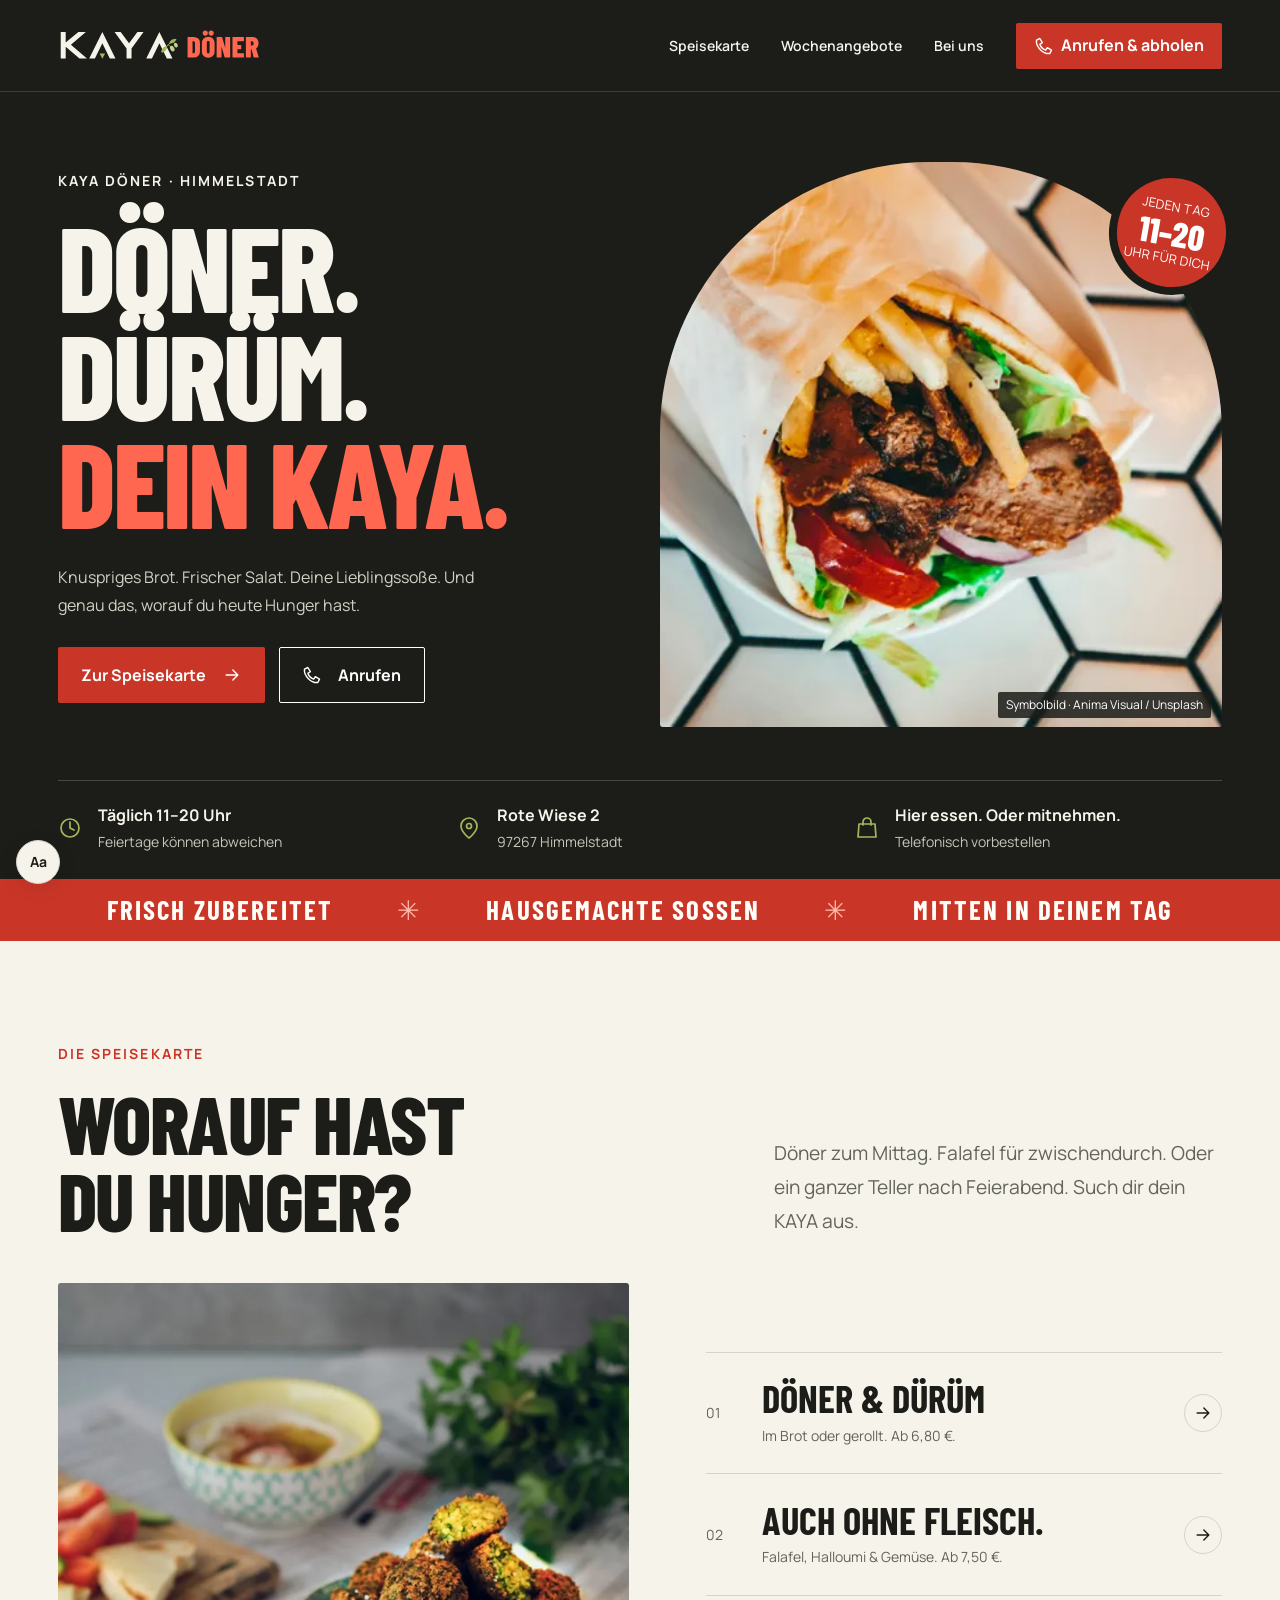
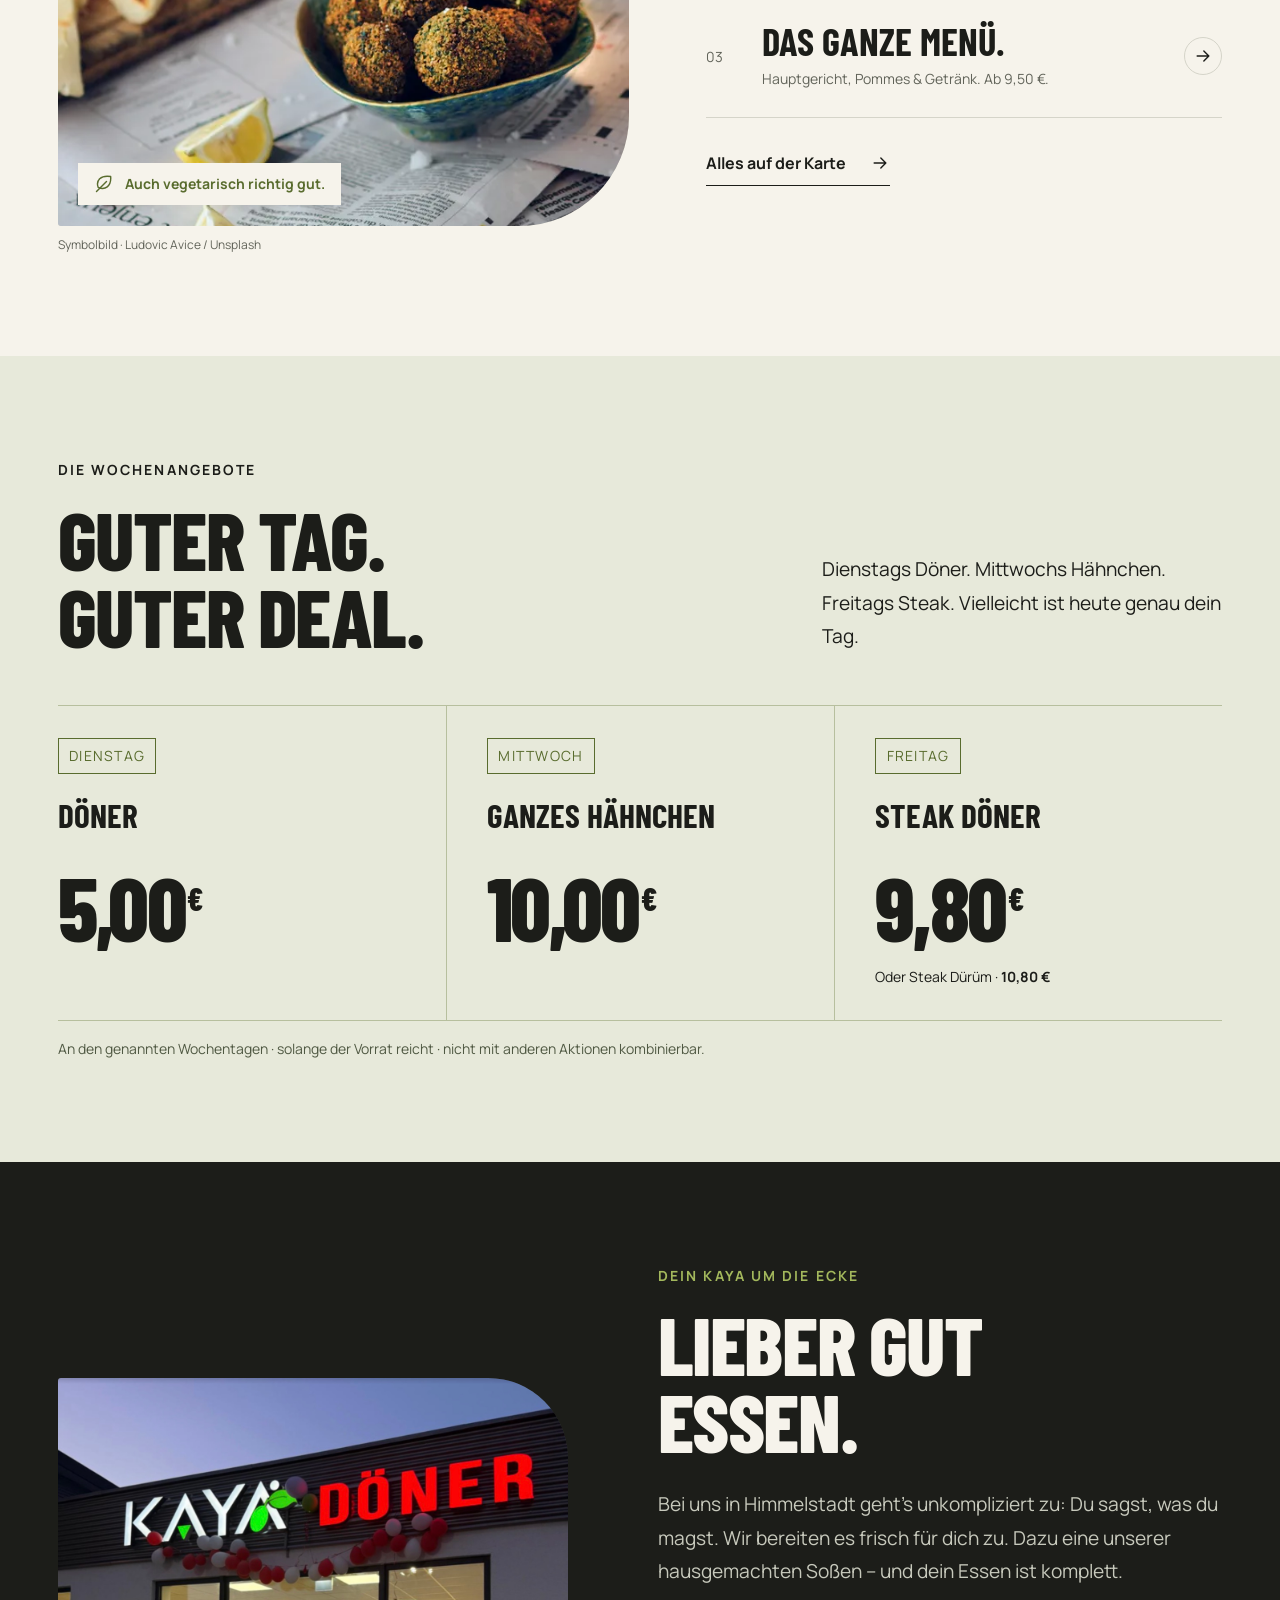
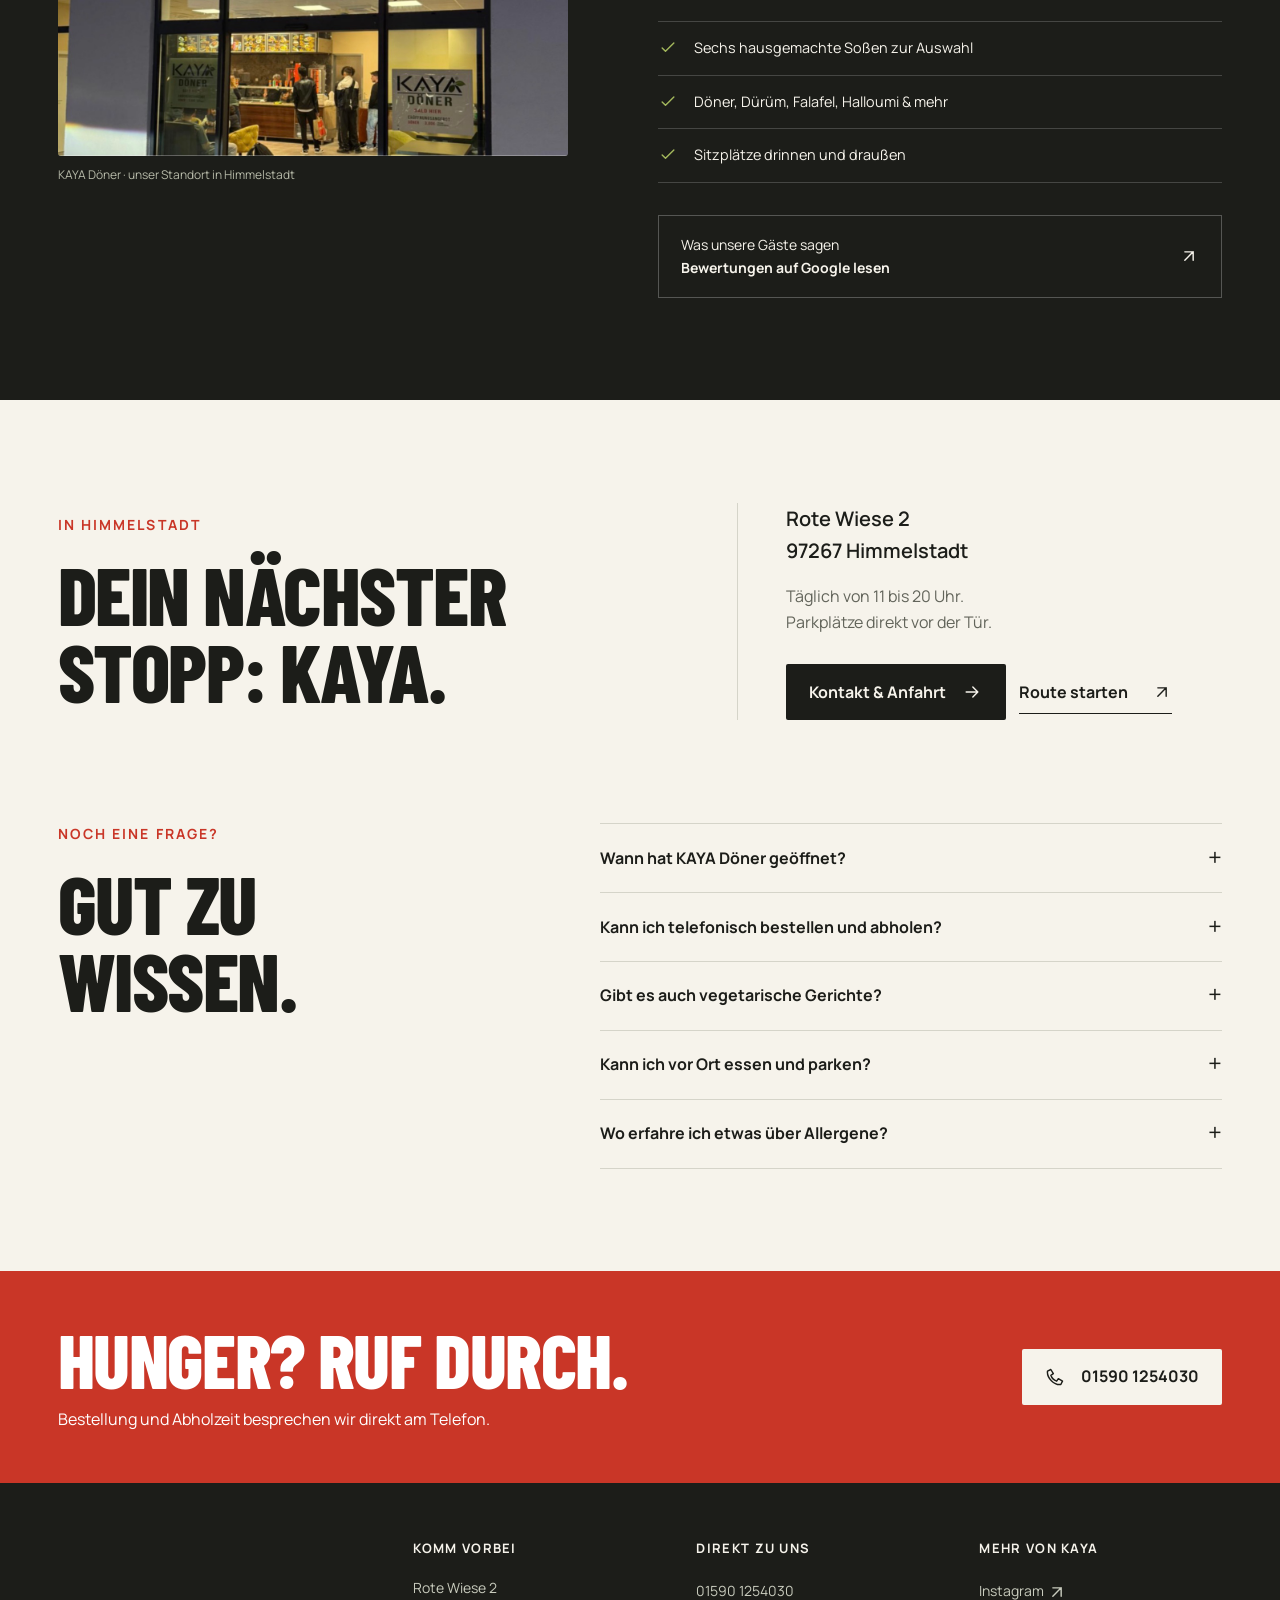
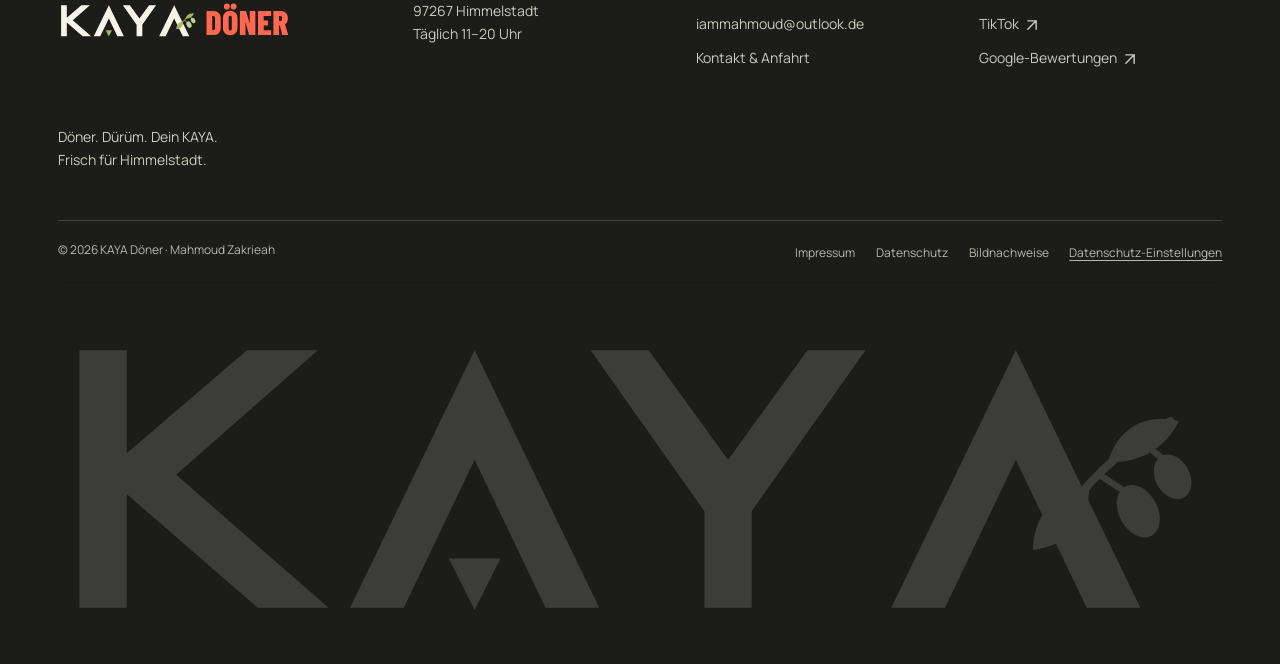
==== index.html @ 72fd32c9 "KAYA Döner Website im Repository-Hauptverzeichnis entpacken Die ZIP wurde vollstaendig entpackt; ind" ====
<!doctype html><html lang="de"><head><meta charset="utf-8"><meta name="viewport" content="width=device-width, initial-scale=1, viewport-fit=cover"><title>KAYA Döner Himmelstadt | Döner, Dürüm &amp; Falafel</title><meta name="description" content="Döner, Dürüm und Falafel in Himmelstadt. Speisekarte, Preise und Wochenangebote. Täglich 11–20 Uhr, Rote Wiese 2. Anrufen und abholen."><meta name="robots" content="noindex, follow"><meta name="theme-color" content="#1c1d19"><meta name="referrer" content="strict-origin-when-cross-origin"><link rel="canonical" href="https://kaya-doener-himmelstadt.de/"><link rel="icon" href="favicon.svg" type="image/svg+xml"><link rel="icon" href="favicon.ico" sizes="any"><link rel="apple-touch-icon" href="apple-touch-icon.png"><link rel="manifest" href="site.webmanifest"><link rel="preload" href="assets/fonts/barlow-condensed-800.woff" as="font" type="font/woff" crossorigin><link rel="stylesheet" href="assets/site.css"><script src="assets/site.js" defer></script><meta property="og:type" content="website"><meta property="og:locale" content="de_DE"><meta property="og:site_name" content="KAYA Döner Himmelstadt"><meta property="og:title" content="KAYA Döner Himmelstadt | Döner, Dürüm &amp; Falafel"><meta property="og:description" content="Döner, Dürüm und Falafel in Himmelstadt. Speisekarte, Preise und Wochenangebote. Täglich 11–20 Uhr, Rote Wiese 2. Anrufen und abholen."><meta property="og:url" content="https://kaya-doener-himmelstadt.de/"><meta property="og:image" content="https://kaya-doener-himmelstadt.de/og-kaya-doener.jpg"><meta property="og:image:width" content="1200"><meta property="og:image:height" content="630"><meta property="og:image:alt" content="KAYA Döner – frischer Döner in Himmelstadt"><meta name="twitter:card" content="summary_large_image"><meta name="twitter:title" content="KAYA Döner Himmelstadt | Döner, Dürüm &amp; Falafel"><meta name="twitter:description" content="Döner, Dürüm und Falafel in Himmelstadt. Speisekarte, Preise und Wochenangebote. Täglich 11–20 Uhr, Rote Wiese 2. Anrufen und abholen."><meta name="twitter:image" content="https://kaya-doener-himmelstadt.de/og-kaya-doener.jpg"><script type="application/ld+json">{"@context":"https://schema.org","@graph":[{"@type":"WebSite","@id":"https://kaya-doener-himmelstadt.de/#website","name":"KAYA Döner Himmelstadt","url":"https://kaya-doener-himmelstadt.de/","inLanguage":"de-DE"},{"@type":"Restaurant","@id":"https://kaya-doener-himmelstadt.de/#restaurant","name":"KAYA Döner","alternateName":"KAYA Döner Himmelstadt","url":"https://kaya-doener-himmelstadt.de/","telephone":"+4915901254030","email":"iammahmoud@outlook.de","priceRange":"€","currenciesAccepted":"EUR","servesCuisine":["Türkisch","Döner","Vegetarisch"],"address":{"@type":"PostalAddress","streetAddress":"Rote Wiese 2","postalCode":"97267","addressLocality":"Himmelstadt","addressRegion":"Bayern","addressCountry":"DE"},"openingHoursSpecification":[{"@type":"OpeningHoursSpecification","dayOfWeek":["Monday","Tuesday","Wednesday","Thursday","Friday","Saturday","Sunday"],"opens":"11:00","closes":"20:00"}],"hasMenu":"https://kaya-doener-himmelstadt.de/speisekarte.html","hasMap":"https://www.google.com/maps/search/?api=1&query=Rote+Wiese+2%2C+97267+Himmelstadt","logo":"https://kaya-doener-himmelstadt.de/assets/brand/kaya-horizontal-dark.svg","sameAs":["https://www.instagram.com/kayadoner_himmelstadt_/","https://www.tiktok.com/@kayadnerhimmelsta"],"description":"Döner, Dürüm, Falafel, Halloumi und hausgemachte Soßen in Himmelstadt. Vor Ort essen oder abholen."},{"@type":"WebPage","@id":"https://kaya-doener-himmelstadt.de/index.html#page","url":"https://kaya-doener-himmelstadt.de/","name":"KAYA Döner Himmelstadt | Döner, Dürüm & Falafel","inLanguage":"de-DE","isPartOf":{"@id":"https://kaya-doener-himmelstadt.de/#website"},"about":{"@id":"https://kaya-doener-himmelstadt.de/#restaurant"}},{"@type":"FAQPage","mainEntity":[{"@type":"Question","name":"Wann hat KAYA Döner geöffnet?","acceptedAnswer":{"@type":"Answer","text":"Wir haben regulär jeden Tag von 11:00 bis 20:00 Uhr geöffnet. An Feiertagen können die Zeiten abweichen. Ruf im Zweifel kurz unter 01590 1254030 an."}},{"@type":"Question","name":"Kann ich telefonisch bestellen und abholen?","acceptedAnswer":{"@type":"Answer","text":"Ja. Ruf uns unter 01590 1254030 an und besprich dein Wunschgericht sowie die Abholzeit mit uns. Du findest uns in der Rote Wiese 2 in Himmelstadt."}},{"@type":"Question","name":"Gibt es auch vegetarische Gerichte?","acceptedAnswer":{"@type":"Answer","text":"Ja. Auf unserer Karte stehen Falafel, Halloumi und Gemüse im Brot oder im Dürüm sowie ein Falafelteller. Wenn du Fragen zu Zutaten oder Soßen hast, sprich uns vor der Bestellung an."}},{"@type":"Question","name":"Kann ich vor Ort essen und parken?","acceptedAnswer":{"@type":"Answer","text":"Du kannst drinnen oder draußen sitzen und dein Essen auch mitnehmen. Kostenlose Parkplätze gibt es direkt vor der Tür. Der Zugang ist ebenerdig."}},{"@type":"Question","name":"Wo erfahre ich etwas über Allergene?","acceptedAnswer":{"@type":"Answer","text":"Bitte frage vor deiner Bestellung telefonisch oder vor Ort nach den Allergenen und Zusatzstoffen deines gewünschten Gerichts. Rezepturen und Soßen können sich unterscheiden."}}]}]}</script><noscript><style>.js-only{display:none!important}@media(max-width:650px){.site-header{height:auto;position:relative}.nav-row{padding-block:1rem;flex-wrap:wrap}.nav{display:flex;flex-wrap:wrap;gap:1rem}.nav .button{display:none}.nav a{font-size:.8125rem}}</style></noscript></head><body><a class="skip" href="#main">Zum Inhalt springen</a>
 <header class="site-header"><div class="wrap nav-row">
 <a class="brand" href="index.html" aria-label="KAYA Döner – Startseite"><img src="assets/brand/kaya-horizontal-light.svg" width="906" height="158" alt="KAYA Döner"></a>
 <nav class="nav" aria-label="Hauptnavigation"><a href="speisekarte.html">Speisekarte</a><a href="index.html#angebote">Wochenangebote</a><a href="kontakt.html">Bei uns</a><a href="tel:+4915901254030" aria-label="Anrufen &amp; abholen · KAYA Döner · 01590 1254030" class="button compact"><svg class="icon" viewBox="0 0 24 24" aria-hidden="true" focusable="false"><path d="m7 3-4 2c-1 8 8 17 16 16l2-4-5-3-2 3c-3-1-6-4-7-7l3-2Z"/></svg><span class="nav-call-label">Anrufen & abholen</span></a></nav>
 <button class="nav-toggle js-only" id="nav-toggle" aria-label="Menü öffnen" aria-expanded="false" aria-controls="mobile-nav"><svg class="icon" viewBox="0 0 24 24" aria-hidden="true" focusable="false"><path d="M4 7h16M4 12h16M4 17h16"/></svg></button>
 </div></header>
 <nav class="mobile-nav" id="mobile-nav" aria-label="Mobile Navigation" hidden>
 <a href="index.html">Startseite</a><a href="speisekarte.html">Speisekarte</a><a href="index.html#angebote">Wochenangebote</a><a href="kontakt.html">Bei uns</a><a href="tel:+4915901254030" aria-label="Anrufen &amp; abholen · KAYA Döner · 01590 1254030" class="button"><svg class="icon" viewBox="0 0 24 24" aria-hidden="true" focusable="false"><path d="m7 3-4 2c-1 8 8 17 16 16l2-4-5-3-2 3c-3-1-6-4-7-7l3-2Z"/></svg>01590 1254030</a><p class="small">Rote Wiese 2 · 97267 Himmelstadt<br>Täglich 11–20 Uhr</p>
 </nav><main id="main" tabindex="-1"><section class="hero" id="start"><div class="wrap"><div class="hero-grid"><div class="hero-copy"><span class="eyebrow">KAYA Döner · Himmelstadt</span><h1>Döner.<br>Dürüm.<br><em>Dein KAYA.</em></h1><p class="lead">Knuspriges Brot. Frischer Salat. Deine Lieblingssoße. Und genau das, worauf du heute Hunger hast.</p><div class="actions"><a href="speisekarte.html" class="button">Zur Speisekarte <svg class="icon" viewBox="0 0 24 24" aria-hidden="true" focusable="false"><path d="M5 12h14M13 6l6 6-6 6"/></svg></a><a href="tel:+4915901254030" aria-label="Anrufen &amp; abholen · KAYA Döner · 01590 1254030" class="button outline"><svg class="icon" viewBox="0 0 24 24" aria-hidden="true" focusable="false"><path d="m7 3-4 2c-1 8 8 17 16 16l2-4-5-3-2 3c-3-1-6-4-7-7l3-2Z"/></svg>Anrufen</a></div></div>
 <figure class="hero-photo"><div class="photo-mask"><img src="assets/images/food-hero-1200.webp" srcset="assets/images/food-hero-640.webp 640w, assets/images/food-hero-1200.webp 1200w" sizes="(max-width: 650px) 100vw, 50vw" alt="Kebab mit Fleisch, Salat und Pommes – Symbolbild" width="1200" height="800" decoding="async" fetchpriority="high"></div><div class="round-note" aria-hidden="true">JEDEN TAG<strong>11–20</strong>UHR FÜR DICH</div><figcaption class="image-caption">Symbolbild · Anima Visual / Unsplash</figcaption></figure></div>
 <div class="hero-facts"><div><svg class="icon" viewBox="0 0 24 24" aria-hidden="true" focusable="false"><circle cx="12" cy="12" r="9"/><path d="M12 6v6l4 2"/></svg><div><strong>Täglich 11–20 Uhr</strong><span>Feiertage können abweichen</span></div></div><div><svg class="icon" viewBox="0 0 24 24" aria-hidden="true" focusable="false"><path d="M20 10c0 6-8 12-8 12S4 16 4 10a8 8 0 1 1 16 0Z"/><circle cx="12" cy="10" r="2.5"/></svg><div><a href="kontakt.html"><strong>Rote Wiese 2</strong><span>97267 Himmelstadt</span></a></div></div><div><svg class="icon" viewBox="0 0 24 24" aria-hidden="true" focusable="false"><path d="M4 8h16l1 13H3L4 8Z"/><path d="M8 9V6a4 4 0 0 1 8 0v3"/></svg><div><strong>Hier essen. Oder mitnehmen.</strong><span>Telefonisch vorbestellen</span></div></div></div></div></section>
 <div class="ribbon" aria-hidden="true"><span>Frisch zubereitet</span><b>✳</b><span>Hausgemachte Soßen</span><b>✳</b><span>Mitten in deinem Tag</span></div>
 <section class="section" id="speisekarte"><div class="wrap"><div class="section-heading"><div><span class="eyebrow red">Die Speisekarte</span><h2>Worauf hast<br>du Hunger?</h2></div><p class="lead muted">Döner zum Mittag. Falafel für zwischendurch. Oder ein ganzer Teller nach Feierabend. Such dir dein KAYA aus.</p></div><div class="menu-preview"><figure><div class="food-frame"><img src="assets/images/food-falafel-1200.webp" srcset="assets/images/food-falafel-640.webp 640w, assets/images/food-falafel-1200.webp 1200w" sizes="(max-width: 650px) 100vw, 50vw" alt="Falafel mit Kräutern, Zitrone und Hummus – Symbolbild" width="1200" height="1839" decoding="async" loading="lazy"><span class="food-label"><svg class="icon" viewBox="0 0 24 24" aria-hidden="true" focusable="false"><path d="M20 3C8 1 2 8 5 16c8 4 16-1 15-13Z"/><path d="m3 21 12-12"/></svg>Auch vegetarisch richtig gut.</span></div><figcaption class="image-caption">Symbolbild · Ludovic Avice / Unsplash</figcaption></figure><div><div class="menu-links"><a href="speisekarte.html#doener" class="menu-link"><span class="number">01</span><div><h3>Döner & Dürüm</h3><p>Im Brot oder gerollt. Ab 6,80 €.</p></div><span><svg class="icon" viewBox="0 0 24 24" aria-hidden="true" focusable="false"><path d="M5 12h14M13 6l6 6-6 6"/></svg></span></a><a href="speisekarte.html#vegetarisch" class="menu-link"><span class="number">02</span><div><h3>Auch ohne Fleisch.</h3><p>Falafel, Halloumi & Gemüse. Ab 7,50 €.</p></div><span><svg class="icon" viewBox="0 0 24 24" aria-hidden="true" focusable="false"><path d="M5 12h14M13 6l6 6-6 6"/></svg></span></a><a href="speisekarte.html#menues" class="menu-link"><span class="number">03</span><div><h3>Das ganze Menü.</h3><p>Hauptgericht, Pommes & Getränk. Ab 9,50 €.</p></div><span><svg class="icon" viewBox="0 0 24 24" aria-hidden="true" focusable="false"><path d="M5 12h14M13 6l6 6-6 6"/></svg></span></a></div><div class="menu-bottom"><a href="speisekarte.html" class="text-link">Alles auf der Karte <svg class="icon" viewBox="0 0 24 24" aria-hidden="true" focusable="false"><path d="M5 12h14M13 6l6 6-6 6"/></svg></a></div></div></div></div></section>
 <section class="section offers" id="angebote"><div class="wrap"><div class="offers-head"><div><span class="eyebrow">Die Wochenangebote</span><h2>Guter Tag.<br>Guter Deal.</h2></div><p class="lead">Dienstags Döner. Mittwochs Hähnchen. Freitags Steak. Vielleicht ist heute genau dein Tag.</p></div><div class="offer-grid"><article class="offer" data-weekday="Tuesday"><span class="offer-day">Dienstag</span><h3>Döner</h3><p class="offer-price">5,00<small>€</small></p></article><article class="offer" data-weekday="Wednesday"><span class="offer-day">Mittwoch</span><h3>Ganzes Hähnchen</h3><p class="offer-price">10,00<small>€</small></p></article><article class="offer" data-weekday="Friday"><span class="offer-day">Freitag</span><h3>Steak Döner</h3><p class="offer-price">9,80<small>€</small></p><p class="offer-extra">Oder Steak Dürüm · <strong>10,80 €</strong></p></article></div><p class="fine">An den genannten Wochentagen · solange der Vorrat reicht · nicht mit anderen Aktionen kombinierbar.</p></div></section>
 <section class="section story" id="ueber-uns"><div class="wrap story-grid"><figure><div class="story-photo store-photo"><img src="assets/images/kaya-standort-original.jpg" width="1536" height="1152" alt="Eingang von KAYA Döner in Himmelstadt mit beleuchtetem KAYA-Schriftzug" loading="lazy" decoding="async"></div><figcaption class="image-caption">KAYA Döner · unser Standort in Himmelstadt</figcaption></figure><div><span class="eyebrow">Dein KAYA um die Ecke</span><h2>Lieber gut<br>essen.</h2><p class="lead">Bei uns in Himmelstadt geht’s unkompliziert zu: Du sagst, was du magst. Wir bereiten es frisch für dich zu. Dazu eine unserer hausgemachten Soßen – und dein Essen ist komplett.</p><ul class="feature-lines"><li><svg class="icon" viewBox="0 0 24 24" aria-hidden="true" focusable="false"><path d="m5 12 4 4L19 6"/></svg>Sechs hausgemachte Soßen zur Auswahl</li><li><svg class="icon" viewBox="0 0 24 24" aria-hidden="true" focusable="false"><path d="m5 12 4 4L19 6"/></svg>Döner, Dürüm, Falafel, Halloumi & mehr</li><li><svg class="icon" viewBox="0 0 24 24" aria-hidden="true" focusable="false"><path d="m5 12 4 4L19 6"/></svg>Sitzplätze drinnen und draußen</li></ul><a href="https://www.google.com/maps/search/?api=1&amp;query=KAYA+D%C3%B6ner+Himmelstadt" class="review-link" target="_blank" rel="noopener noreferrer"><span id="bewertungen">Was unsere Gäste sagen<br><strong>Bewertungen auf Google lesen</strong></span><svg class="icon" viewBox="0 0 24 24" aria-hidden="true" focusable="false"><path d="M7 17 17 7M7 7h10v10"/></svg></a></div></div></section>
 <section class="section" id="standort"><div class="wrap visit-teaser"><div><span class="eyebrow red">In Himmelstadt</span><h2>Dein nächster<br>Stopp: KAYA.</h2></div><div class="visit-card" id="kontakt"><p class="address">Rote Wiese 2<br>97267 Himmelstadt</p><p class="muted">Täglich von 11 bis 20 Uhr.<br>Parkplätze direkt vor der Tür.</p><div class="actions"><a href="kontakt.html" class="button ink">Kontakt & Anfahrt <svg class="icon" viewBox="0 0 24 24" aria-hidden="true" focusable="false"><path d="M5 12h14M13 6l6 6-6 6"/></svg></a><a href="https://www.google.com/maps/search/?api=1&amp;query=Rote+Wiese+2%2C+97267+Himmelstadt" class="text-link" target="_blank" rel="noopener noreferrer">Route starten <svg class="icon" viewBox="0 0 24 24" aria-hidden="true" focusable="false"><path d="M7 17 17 7M7 7h10v10"/></svg></a></div></div></div></section>
 <section class="section faq-section"><div class="wrap faq-wrap"><div><span class="eyebrow red">Noch eine Frage?</span><h2>Gut zu<br>wissen.</h2></div><div class="faq"><details><summary>Wann hat KAYA Döner geöffnet?</summary><p>Wir haben regulär jeden Tag von 11:00 bis 20:00 Uhr geöffnet. An Feiertagen können die Zeiten abweichen. Ruf im Zweifel kurz unter 01590 1254030 an.</p></details><details><summary>Kann ich telefonisch bestellen und abholen?</summary><p>Ja. Ruf uns unter 01590 1254030 an und besprich dein Wunschgericht sowie die Abholzeit mit uns. Du findest uns in der Rote Wiese 2 in Himmelstadt.</p></details><details><summary>Gibt es auch vegetarische Gerichte?</summary><p>Ja. Auf unserer Karte stehen Falafel, Halloumi und Gemüse im Brot oder im Dürüm sowie ein Falafelteller. Wenn du Fragen zu Zutaten oder Soßen hast, sprich uns vor der Bestellung an.</p></details><details><summary>Kann ich vor Ort essen und parken?</summary><p>Du kannst drinnen oder draußen sitzen und dein Essen auch mitnehmen. Kostenlose Parkplätze gibt es direkt vor der Tür. Der Zugang ist ebenerdig.</p></details><details><summary>Wo erfahre ich etwas über Allergene?</summary><p>Bitte frage vor deiner Bestellung telefonisch oder vor Ort nach den Allergenen und Zusatzstoffen deines gewünschten Gerichts. Rezepturen und Soßen können sich unterscheiden.</p></details></div></div></section><section class="cta"><div class="wrap cta-inner"><div><h2>Hunger? Ruf durch.</h2><p>Bestellung und Abholzeit besprechen wir direkt am Telefon.</p></div><a href="tel:+4915901254030" aria-label="Anrufen &amp; abholen · KAYA Döner · 01590 1254030" class="button light"><svg class="icon" viewBox="0 0 24 24" aria-hidden="true" focusable="false"><path d="m7 3-4 2c-1 8 8 17 16 16l2-4-5-3-2 3c-3-1-6-4-7-7l3-2Z"/></svg>01590 1254030</a></div></section></main><footer class="site-footer"><div class="wrap">
 <div class="footer-top">
 <div class="footer-brand"><a href="index.html" aria-label="KAYA Döner – Startseite"><img src="assets/brand/kaya-horizontal-light.svg" width="906" height="158" alt="KAYA Döner" loading="lazy"></a><p>Döner. Dürüm. Dein KAYA.<br>Frisch für Himmelstadt.</p></div>
 <div><h2>Komm vorbei</h2><p>Rote Wiese 2<br>97267 Himmelstadt<br>Täglich 11–20 Uhr</p></div>
 <div><h2>Direkt zu uns</h2><ul><li><a href="tel:+4915901254030" aria-label="Anrufen &amp; abholen · KAYA Döner · 01590 1254030">01590 1254030</a></li><li><a href="mailto:iammahmoud@outlook.de">iammahmoud@outlook.de</a></li><li><a href="kontakt.html">Kontakt & Anfahrt</a></li></ul></div>
 <div><h2>Mehr von KAYA</h2><ul><li><a href="https://www.instagram.com/kayadoner_himmelstadt_/" target="_blank" rel="noopener noreferrer">Instagram <svg class="icon" viewBox="0 0 24 24" aria-hidden="true" focusable="false"><path d="M7 17 17 7M7 7h10v10"/></svg></a></li><li><a href="https://www.tiktok.com/@kayadnerhimmelsta" target="_blank" rel="noopener noreferrer">TikTok <svg class="icon" viewBox="0 0 24 24" aria-hidden="true" focusable="false"><path d="M7 17 17 7M7 7h10v10"/></svg></a></li><li><a href="https://www.google.com/maps/search/?api=1&amp;query=KAYA+D%C3%B6ner+Himmelstadt" target="_blank" rel="noopener noreferrer">Google-Bewertungen <svg class="icon" viewBox="0 0 24 24" aria-hidden="true" focusable="false"><path d="M7 17 17 7M7 7h10v10"/></svg></a></li></ul></div>
 </div><div class="footer-bottom"><span>© 2026 KAYA Döner · Mahmoud Zakrieah</span><div><a href="impressum.html">Impressum</a><a href="datenschutz.html">Datenschutz</a><a href="bildnachweise.html">Bildnachweise</a><button class="js-only" data-privacy-settings>Datenschutz-Einstellungen</button></div></div>
 <div class="giant-brand" aria-hidden="true"><img src="assets/brand/kaya-wordmark-white.svg" width="542" height="150" alt="" loading="lazy"></div></div></footer>
 <div class="mobile-bar" aria-label="Schnellzugriff"><a href="speisekarte.html" class="button ink">Speisekarte <svg class="icon" viewBox="0 0 24 24" aria-hidden="true" focusable="false"><path d="M5 12h14M13 6l6 6-6 6"/></svg></a><a href="tel:+4915901254030" aria-label="Anrufen &amp; abholen · KAYA Döner · 01590 1254030" class="button"><svg class="icon" viewBox="0 0 24 24" aria-hidden="true" focusable="false"><path d="m7 3-4 2c-1 8 8 17 16 16l2-4-5-3-2 3c-3-1-6-4-7-7l3-2Z"/></svg>Anrufen</a></div>
 <details class="accessibility js-only"><summary aria-label="Lesbarkeit einstellen">Aa</summary><div class="access-panel"><h2>Lesbarkeit</h2><div class="settings-row"><span>Schrift <span id="font-level" aria-live="polite">100 %</span></span><div><button id="font-minus" aria-label="Schrift verkleinern">A−</button> <button id="font-plus" aria-label="Schrift vergrößern">A+</button></div></div><div class="settings-row"><span>Mehr Kontrast</span><button id="contrast-toggle" aria-pressed="false">Aus</button></div><button class="reset" id="reading-reset">Zurücksetzen</button></div></details>
 <dialog class="privacy-dialog" id="privacy-dialog" aria-labelledby="privacy-title" aria-describedby="privacy-description"><h2 id="privacy-title">Deine Privatsphäre.</h2><p id="privacy-description">Wir verwenden keine Analyse- oder Marketingdienste. Die optionale Google-Karte wird nur mit deiner Einwilligung geladen. Dabei kann Google deine IP-Adresse und Geräteinformationen verarbeiten, auch in den USA. Mehr dazu in unserer <a href="datenschutz.html#karte">Datenschutzerklärung</a>.</p><p class="small" data-consent-status>Google Maps ist deaktiviert.</p><div class="actions"><button class="button ink" id="privacy-decline">Ohne Google Maps</button><button class="button" id="privacy-accept">Google Maps erlauben</button></div><button id="privacy-close" class="dialog-close">Schließen</button></dialog></body></html>
---- assets/site.css ----
@font-face{font-family:Barlow;src:url('fonts/barlow-condensed-700.woff') format('woff');font-weight:700;font-display:swap}
@font-face{font-family:Barlow;src:url('fonts/barlow-condensed-800.woff') format('woff');font-weight:800;font-display:swap}
@font-face{font-family:Manrope;src:url('fonts/manrope-400.woff') format('woff');font-weight:400;font-display:swap}
@font-face{font-family:Manrope;src:url('fonts/manrope-500.woff') format('woff');font-weight:500;font-display:swap}
@font-face{font-family:Manrope;src:url('fonts/manrope-600.woff') format('woff');font-weight:600;font-display:swap}
@font-face{font-family:Manrope;src:url('fonts/manrope-700.woff') format('woff');font-weight:700;font-display:swap}
:root{--ink:#1c1d19;--paper:#f6f3eb;--red:#c93627;--red-light:#ff6751;--olive:#596c2e;--leaf:#a3b85c;--muted:#62645a;--line:#d5d4c9;--white:#fffef8;--display:Barlow,'Arial Narrow',Impact,sans-serif;--body:Manrope,Arial,sans-serif;--gutter:clamp(1.25rem,4.5vw,5rem);--max:1380px;--header:92px;--scale:1}
*{box-sizing:border-box}html{scroll-behavior:smooth;scroll-padding-top:calc(var(--header) + 2rem);font-size:calc(100% * var(--scale));-webkit-text-size-adjust:100%}body{margin:0;background:var(--paper);color:var(--ink);font:400 1rem/1.65 var(--body);overflow-wrap:break-word}body.menu-open{overflow:hidden}button,input{font:inherit}button,a{-webkit-tap-highlight-color:transparent}button{cursor:pointer}a{color:inherit;text-underline-offset:.25em}img,svg{max-width:100%}img{display:block}svg{display:inline-block;vertical-align:middle}button{color:inherit}button:disabled{cursor:default;opacity:.55}:focus-visible{outline:3px solid var(--red-light);outline-offset:5px}::selection{background:var(--red);color:white}[hidden]{display:none!important}h1,h2,h3,p,figure{margin:0}h1,h2,h3{font-weight:700}h1,h2,.display{font-family:var(--display);text-transform:uppercase;font-weight:800;line-height:.94;letter-spacing:-.018em}h2{font-size:clamp(3.2rem,6.4vw,6.6rem)}h3{font-size:1.25rem;line-height:1.25}ul{padding:0;list-style:none;margin:0}a,button{touch-action:manipulation}main:focus{outline:none}.wrap{width:min(100% - var(--gutter)*2,var(--max));margin-inline:auto}.section{padding-block:clamp(4.5rem,8vw,8rem)}.eyebrow{text-transform:uppercase;letter-spacing:.15em;font-size:.875rem;font-weight:700;line-height:1.55;display:block;margin-bottom:1.2rem}.eyebrow.red{color:var(--red)}.lead{font-size:clamp(1.05rem,1.5vw,1.2rem);line-height:1.75;max-width:37rem}.muted{color:var(--muted)}.small{font-size:.875rem}.sr-only{position:absolute!important;width:1px;height:1px;padding:0;margin:-1px;overflow:hidden;clip:rect(0,0,0,0);white-space:nowrap;border:0}.skip{position:fixed;top:-120px;left:1rem;background:var(--white);color:var(--ink);z-index:100;padding:1rem 1.5rem}.skip:focus{top:1rem}.icon{width:20px;height:20px;flex-shrink:0;fill:none;stroke:currentColor;stroke-width:1.7;stroke-linecap:round;stroke-linejoin:round}
.site-header{height:var(--header);background:var(--ink);color:var(--paper);border-bottom:1px solid #ffffff24;position:sticky;top:0;z-index:30}.nav-row{height:100%;display:flex;align-items:center;justify-content:space-between;gap:2rem}.brand{display:flex;align-items:center;flex-shrink:0;min-height:48px}.brand img{width:205px;height:auto}.nav{display:flex;align-items:center;gap:2rem;font-size:.875rem;font-weight:600}.nav>a{display:flex;gap:.4rem;align-items:center;min-height:44px;text-decoration:none;position:relative}.nav>a:not(.button):after{content:'';position:absolute;height:2px;bottom:1px;left:0;right:100%;background:var(--red-light);transition:right .2s}.nav>a:hover:after,.nav>a[aria-current=page]:after{right:0}.button{display:inline-flex;align-items:center;justify-content:center;gap:1rem;min-height:56px;padding:1rem 1.4rem;border:1px solid transparent;background:var(--red);color:#fff;text-decoration:none;font-size:1rem;font-weight:700;line-height:1.35;border-radius:2px;transition:background .2s,transform .2s}.button:hover{background:#a72b1f;transform:translateY(-2px)}.button.light{background:var(--paper);color:var(--ink)}.button.light:hover{background:#e5e2d5}.button.outline{background:transparent;border-color:currentColor}.button.outline:hover{background:#ffffff12}.button.ink{background:var(--ink);color:var(--paper)}.button.compact{min-height:46px;padding:.7rem 1.1rem}.text-link{display:inline-flex;align-items:center;gap:1.5rem;text-decoration:none;font-weight:700;min-height:44px;border-bottom:1px solid currentColor}.text-link:hover{color:var(--red)}.actions{display:flex;flex-wrap:wrap;gap:.85rem;align-items:center}.nav-toggle{display:none;border:1px solid #ffffff50;background:none;width:48px;height:48px;align-items:center;justify-content:center}.nav-toggle .icon{width:24px;height:24px}.mobile-nav{display:none}
.hero{background:var(--ink);color:var(--paper);padding-top:clamp(2rem,4.2vw,4rem)}.hero-grid{display:grid;grid-template-columns:1fr 1fr;gap:2.5rem;align-items:center;padding-bottom:3.3rem}.hero-copy{position:relative;z-index:2;padding-block:1.5rem}.hero h1{font-size:clamp(5rem,9.4vw,9.1rem);line-height:.9;letter-spacing:-.025em}.hero h1 em{font-style:normal;color:var(--red-light)}.hero .lead{color:#d0d1c4;margin:1.7rem 0 1.8rem;max-width:27rem;font-size:1rem}.hero-photo{position:relative;align-self:stretch;min-width:0;display:flex;align-items:stretch;padding-top:1rem}.hero-photo .photo-mask{width:100%;overflow:hidden;border-radius:48% 48% 3px 3px;min-height:540px;position:relative;background:#373930}.hero-photo img{width:100%;height:100%;object-fit:cover;object-position:57% 50%;position:absolute}.hero-photo .round-note{position:absolute;right:-.75rem;top:1.5rem;background:var(--red);color:#fff;border:8px solid var(--ink);width:125px;height:125px;border-radius:50%;display:flex;flex-direction:column;align-items:center;justify-content:center;text-align:center;transform:rotate(10deg);line-height:1.3;font-size:.8rem;letter-spacing:.02em}.round-note strong{font:800 2.2rem/1 var(--display)}.image-caption{font-size:.75rem;line-height:1.5;color:var(--muted);margin-top:.65rem}.hero-photo .image-caption{position:absolute;bottom:.6rem;right:.7rem;color:#fff;background:#1c1d19d9;padding:.25rem .5rem;border-radius:2px}.hero-facts{display:grid;grid-template-columns:1fr 1fr 1fr;border-top:1px solid #ffffff30;padding:1.3rem 0 1.5rem;gap:2rem}.hero-facts a{text-decoration:none}.hero-facts strong{display:block;font-size:1rem}.hero-facts span{font-size:.875rem;color:#c5c7b9}.hero-facts>div{display:flex;gap:1rem;align-items:center}.hero-facts .icon{width:24px;height:24px;color:var(--leaf)}.ribbon{background:var(--red);color:var(--white);padding:.85rem var(--gutter);display:flex;justify-content:center;gap:clamp(1.5rem,5vw,5rem);font:700 clamp(1.05rem,2.1vw,1.7rem)/1.3 var(--display);letter-spacing:.08em;text-transform:uppercase}.ribbon span{white-space:nowrap}.ribbon b{font-weight:400;color:#ffb9aa}
.section-heading{display:flex;justify-content:space-between;align-items:end;gap:2rem;margin-bottom:2.8rem}.section-heading .lead{max-width:28rem}.menu-preview{display:grid;grid-template-columns:1.05fr .95fr;gap:clamp(2rem,6vw,6rem);align-items:center}.food-frame{position:relative;overflow:hidden;background:#e3dfd0}.food-frame img{width:100%;height:100%;object-fit:cover}.menu-preview .food-frame{aspect-ratio:1/.95;border-radius:3px 3px 110px 3px}.menu-preview .food-frame img{object-position:center 70%}.menu-preview .food-label{position:absolute;left:1.3rem;bottom:1.3rem;display:flex;align-items:center;gap:.65rem;background:var(--paper);padding:.6rem 1rem;color:var(--olive);font-size:.875rem;font-weight:700}.menu-preview .menu-links{border-top:1px solid var(--line)}.menu-link{display:grid;grid-template-columns:3rem 1fr auto;gap:.5rem;align-items:center;padding:1.65rem 0;text-decoration:none;border-bottom:1px solid var(--line)}.menu-link .number{font-size:.875rem;color:var(--muted)}.menu-link h3{font:700 clamp(2rem,3vw,3rem)/1 var(--display);text-transform:uppercase}.menu-link p{font-size:.875rem;color:var(--muted);margin-top:.4rem}.menu-link>span:last-child{width:38px;height:38px;display:grid;place-items:center;border:1px solid var(--line);border-radius:50%;transition:.2s}.menu-link:hover>span:last-child{background:var(--ink);color:var(--paper);transform:rotate(-35deg)}.menu-bottom{display:flex;justify-content:space-between;align-items:center;margin-top:1.5rem;gap:1rem}.price-from{font-size:.875rem;color:var(--muted)}
.offers{background:#e7e9da}.offers-head{display:grid;grid-template-columns:1fr 1fr;gap:3rem;align-items:end}.offers-head .lead{justify-self:end;max-width:25rem}.offer-grid{display:grid;grid-template-columns:repeat(3,minmax(0,1fr));margin-top:3.2rem;border-top:1px solid #b7bf9e;border-bottom:1px solid #b7bf9e}.offer{padding:2rem 2.5rem 2rem 0;position:relative}.offer+.offer{border-left:1px solid #b7bf9e;padding-left:2.5rem}.offer-day{display:inline-block;font-size:.875rem;text-transform:uppercase;letter-spacing:.09em;border:1px solid var(--olive);padding:.35rem .65rem;color:var(--olive);margin-bottom:1.4rem}.offer h3{font:700 clamp(1.8rem,2.6vw,2.7rem)/1.1 var(--display);text-transform:uppercase;min-height:3.1rem}.offer-price{font:800 clamp(4.5rem,7vw,7rem)/1 var(--display);letter-spacing:-.03em;margin-top:1rem}.offer-price small{font-size:.36em;vertical-align:super;margin-left:.15rem}.offer-extra{font-size:.875rem;margin-top:.8rem}.offers .fine{font-size:.875rem;color:#505943;margin-top:1rem}.offer[data-today=true]:before{content:'Heute';position:absolute;right:1rem;top:2rem;color:var(--olive);font-size:.875rem;font-weight:700}
.story{background:var(--ink);color:var(--paper)}.story-grid{display:grid;grid-template-columns:.95fr 1.05fr;gap:clamp(3rem,7vw,7rem);align-items:center}.story .eyebrow{color:var(--leaf)}.story .lead{color:#c7c9bc;margin-top:1.8rem}.story .story-photo{aspect-ratio:.95;position:relative;background:#35372e;border-radius:3px 80px 3px 3px;overflow:hidden}.story-photo img{width:100%;height:100%;object-fit:cover}.story .feature-lines{margin:2rem 0;border-top:1px solid #ffffff2e}.feature-lines li{padding:.9rem 0;border-bottom:1px solid #ffffff2e;display:flex;align-items:center;gap:1rem;font-size:.9rem}.feature-lines .icon{color:var(--leaf)}.story .image-caption{color:#b6b9a8}.review-link{border:1px solid #ffffff40;display:flex;justify-content:space-between;gap:2rem;padding:1.1rem 1.4rem;align-items:center;text-decoration:none;font-size:.875rem}.review-link:hover{border-color:var(--leaf)}
.visit-teaser{display:grid;grid-template-columns:1.3fr 1fr;gap:3rem;align-items:center}.visit-teaser h2{max-width:43rem}.visit-card{border-left:1px solid var(--line);padding-left:3rem}.visit-card .address{font-size:1.25rem;font-weight:600;line-height:1.6;margin-bottom:1rem}.visit-card .actions{margin-top:1.8rem}.faq-wrap{display:grid;grid-template-columns:1fr 1.3fr;gap:4rem}.faq{border-top:1px solid var(--line)}.faq details{border-bottom:1px solid var(--line)}.faq summary{cursor:pointer;list-style:none;display:flex;justify-content:space-between;gap:1.5rem;padding:1.3rem 0;font-weight:700;font-size:1rem}.faq summary::-webkit-details-marker{display:none}.faq summary:after{content:'+';font-size:1.5rem;font-weight:400;line-height:1;flex-shrink:0}.faq details[open] summary:after{content:'−'}.faq details p{padding:0 2rem 1.4rem 0;font-size:1rem;color:var(--muted);max-width:44rem}.faq-section{padding-top:0}.cta{background:var(--red);color:white;position:relative;overflow:hidden}.cta-inner{padding-block:3.2rem;display:flex;gap:3rem;justify-content:space-between;align-items:center}.cta h2{font-size:clamp(3rem,6vw,6.2rem)}.cta p{font-size:1rem;margin-top:.7rem}.cta .button{flex-shrink:0}
.site-footer{background:var(--ink);color:var(--paper);padding-top:3.5rem}.footer-top{display:grid;grid-template-columns:1.3fr 1fr 1fr 1fr;gap:2.5rem;padding-bottom:3rem}.footer-brand img{width:235px;margin-bottom:1rem}.footer-top h2{font:700 .8125rem/1.5 var(--body);letter-spacing:.1em;margin:0 0 1.1rem}.footer-top p,.footer-top a{font-size:.875rem;color:#c8cbbd}.footer-top a{display:inline-block;text-decoration:none;padding:.15rem 0}.footer-top a:hover{text-decoration:underline;color:var(--white)}.footer-top li{margin-bottom:.35rem}.footer-bottom{border-top:1px solid #ffffff2b;display:flex;flex-wrap:wrap;justify-content:space-between;gap:1rem;padding:1.2rem 0;font-size:.75rem;color:#b5b8aa}.footer-bottom div{display:flex;gap:1.3rem;flex-wrap:wrap}.footer-bottom a{text-decoration:none;display:inline-block;padding-block:.2rem}.footer-bottom a:hover{text-decoration:underline}.footer-bottom button{color:inherit;font-size:inherit;background:none;border:0;padding:.2rem 0;text-decoration:underline;text-underline-offset:.25em}.giant-brand{overflow:hidden;border-top:1px solid #ffffff1a;padding:2rem 0 1.5rem;opacity:.14}.giant-brand img{width:100%;height:auto}.mobile-bar{display:none}.accessibility{position:fixed;left:1rem;bottom:1rem;z-index:35}.accessibility summary{list-style:none;cursor:pointer;border:1px solid #d5d4c9;background:var(--paper);color:var(--ink);border-radius:50%;width:44px;height:44px;display:grid;place-items:center;box-shadow:0 4px 20px #00000016;font-weight:700;font-size:.875rem}.accessibility summary::-webkit-details-marker{display:none}.access-panel{position:absolute;left:0;bottom:56px;background:var(--paper);color:var(--ink);border:1px solid var(--line);padding:1.1rem;width:260px;box-shadow:0 10px 35px #0002;border-radius:4px}.access-panel h2{font:700 1rem/1.4 var(--body);text-transform:none;margin-bottom:1rem;letter-spacing:0}.access-panel .settings-row{display:flex;align-items:center;justify-content:space-between;font-size:.875rem;gap:.5rem;margin-top:.5rem}.settings-row button{border:1px solid var(--line);background:transparent;padding:.4rem .65rem;min-height:42px;font-weight:600}.access-panel>.reset{margin-top:1rem;background:none;border:none;text-decoration:underline;font-size:.875rem;padding:.25rem 0;min-height:40px}.high-contrast{--ink:#090a07;--paper:#fff;--muted:#373930;--red:#a02414;--red-light:#ff9e86;--olive:#344b06;--line:#76786e}.high-contrast .offers{background:#fff}.high-contrast .hero .lead,.high-contrast .hero-facts span,.high-contrast .footer-top a,.high-contrast .footer-top p,.high-contrast .story .lead{color:white}
.page-intro{padding:3.5rem 0 3rem;border-bottom:1px solid var(--line)}.breadcrumbs{font-size:.875rem;color:var(--muted);display:flex;gap:.75rem;align-items:center;margin-bottom:2.5rem}.breadcrumbs a{text-decoration:none}.breadcrumbs a:hover{text-decoration:underline}.page-intro h1{font-size:clamp(4.5rem,9vw,9rem)}.page-intro .lead{margin-top:1.4rem}.intro-flex{display:flex;justify-content:space-between;align-items:end;gap:3rem}.intro-note{max-width:22rem;border-left:2px solid var(--red);padding-left:1.2rem;font-size:.875rem}.intro-note a{font-weight:700;display:inline-block;padding-block:.2rem}.menu-layout{display:grid;grid-template-columns:240px minmax(0,1fr);gap:5rem;padding-block:3rem 6rem;align-items:start}.category-nav{position:sticky;top:calc(var(--header) + 1.7rem)}.category-nav p{font-size:.75rem;letter-spacing:.12em;text-transform:uppercase;font-weight:700;color:var(--muted);margin-bottom:1rem}.category-nav a{display:flex;justify-content:space-between;align-items:center;gap:.7rem;padding:.6rem 0;border-bottom:1px solid var(--line);text-decoration:none;font-size:.875rem;min-height:44px}.category-nav a:hover,.category-nav a[aria-current=true]{color:var(--red)}.category-nav a span{font-size:.75rem;color:var(--muted)}.category-nav .print-button{margin-top:1.5rem;border:1px solid var(--line);background:none;padding:.65rem .8rem;font-size:.875rem;min-height:44px;display:flex;align-items:center;gap:.7rem}.menu-section{padding-bottom:3.8rem;scroll-margin-top:calc(var(--header) + 1.5rem)}.menu-section+.menu-section{padding-top:.4rem}.menu-section h2{font-size:clamp(2.8rem,4.5vw,4.3rem)}.menu-section .category-intro{color:var(--muted);font-size:.875rem;margin:.8rem 0 1.8rem;max-width:38rem}.menu-items{border-top:2px solid var(--ink)}.menu-item{padding:1.25rem 0;border-bottom:1px solid var(--line);display:grid;grid-template-columns:minmax(0,1fr) auto;gap:1.5rem;align-items:start}.menu-item h3{font-size:1.0625rem;font-weight:700}.menu-item p{font-size:.875rem;color:var(--muted);margin-top:.35rem;max-width:34rem}.menu-price{font-size:1rem;font-weight:700;white-space:nowrap;font-variant-numeric:tabular-nums;line-height:1.4;text-align:right;display:flex;gap:1.2rem}.menu-price span{display:block}.menu-price small{font-size:.75rem;font-weight:400;color:var(--muted);display:block;margin-top:.25rem}.sauces{background:#e7e9da;padding:2rem;border-radius:2px}.sauces h2{font-size:3rem}.sauce-list{display:flex;flex-wrap:wrap;gap:.7rem;margin-top:1.4rem}.sauce-list li{padding:.5rem .8rem;border:1px solid #b7bf9e;font-size:.875rem}.menu-info{border-top:1px solid var(--line);margin-top:2.5rem;padding-top:1.5rem;font-size:.875rem;color:var(--muted)}.menu-info h2{font:700 1rem/1.5 var(--body);text-transform:none;letter-spacing:0;color:var(--ink);margin-bottom:.65rem}.menu-info p+p{margin-top:.65rem}.menu-visual{width:100%;aspect-ratio:2.9;margin:1rem 0 2.5rem;object-fit:cover;object-position:center 65%;border-radius:2px}
.contact-grid{display:grid;grid-template-columns:1fr 1fr;gap:5rem;padding-block:4rem 5rem}.contact-block h2{font-size:3.7rem;margin-bottom:1.5rem}.contact-block+.contact-block{margin-top:3rem}.contact-address{font-size:1.35rem;line-height:1.8;margin-bottom:1.5rem}.contact-phone{display:block;font:700 clamp(2.4rem,4vw,4.2rem)/1.15 var(--display);text-decoration:none;margin:1.5rem 0 .7rem}.contact-phone:hover{color:var(--red)}.hours{width:100%;border-collapse:collapse;font-size:1rem}.hours th,.hours td{padding:.65rem 0;border-bottom:1px solid var(--line);text-align:left}.hours th{font-weight:500}.hours td{text-align:right;font-variant-numeric:tabular-nums}.hours tr[data-today=true] th{font-weight:700;color:var(--red)}.opening-state{font-size:.875rem;font-weight:600;border-left:3px solid var(--olive);padding-left:.8rem;margin-bottom:1.25rem}.contact-features{display:grid;grid-template-columns:1fr 1fr;gap:1rem;margin-top:2rem}.contact-features li{display:flex;align-items:start;gap:.7rem;font-size:.875rem}.contact-features .icon{color:var(--olive)}.map-section{background:#e7e9da;padding-block:3.5rem}.map-shell{display:grid;grid-template-columns:1fr 1fr;min-height:360px;background:var(--ink);color:var(--paper)}.map-copy{padding:3rem;display:flex;flex-direction:column;justify-content:center}.map-copy h2{font-size:4rem}.map-copy p{font-size:.875rem;margin-top:1rem;color:#c7c9bc;max-width:29rem}.map-copy .actions{margin-top:1.5rem}.map-stage{position:relative;background:#272a20;display:grid;place-items:center;min-height:360px;border-left:1px solid #ffffff25;padding:2.5rem}.map-placeholder{text-align:center;max-width:23rem}.map-placeholder>.icon{width:44px;height:44px;color:var(--leaf);margin-bottom:1rem}.map-placeholder h3{font-size:1.2rem}.map-placeholder p{font-size:.875rem;line-height:1.6;color:#c7c9bc;margin:1rem 0}.map-placeholder .button{font-size:.875rem}.map-stage iframe{position:absolute;inset:0;width:100%;height:100%;border:0}.map-revoke{margin-top:1rem;background:none;border:none;padding:.5rem 0;text-decoration:underline;color:var(--muted);font-size:.875rem;min-height:44px}.map-status{font-size:.875rem;color:var(--muted);margin-top:.6rem}.privacy-dialog{padding:2rem;width:min(550px,calc(100% - 2rem));border:1px solid var(--line);background:var(--paper);color:var(--ink);border-radius:4px}.privacy-dialog::backdrop{background:#0009}.privacy-dialog h2{font:800 2.5rem/1 var(--display);margin-bottom:1.2rem}.privacy-dialog p{font-size:1rem;margin-bottom:1.5rem}.privacy-dialog .actions{align-items:stretch}.privacy-dialog .dialog-close{display:block;margin:1.4rem 0 0 auto;border:0;background:none;min-height:44px;text-decoration:underline;font-size:.875rem}.privacy-dialog .button{flex:1}
.legal-layout{display:grid;grid-template-columns:260px minmax(0,1fr);gap:4rem;padding-block:3.5rem 6rem}.legal-aside{position:sticky;top:calc(var(--header) + 2rem);align-self:start;font-size:.875rem}.legal-aside a{display:block;padding:.5rem 0;min-height:40px}.legal-content{max-width:820px}.legal-content h2{font:700 1.4rem/1.3 var(--body);text-transform:none;letter-spacing:0;margin:2.5rem 0 1rem}.legal-content h2:first-child{margin-top:0}.legal-content h3{margin:1.6rem 0 .6rem;font-size:1.05rem}.legal-content p{margin:.8rem 0;font-size:1rem;line-height:1.85}.legal-content ul{list-style:disc;padding-left:1.2rem;margin:1rem 0;font-size:1rem}.legal-content li+li{margin-top:.4rem}.legal-content a{overflow-wrap:anywhere}.legal-content code{font-size:.85em}.source-table{border-collapse:collapse;width:100%;font-size:.875rem}.source-table td,.source-table th{text-align:left;border-bottom:1px solid var(--line);padding:1rem .7rem 1rem 0;vertical-align:top}.error-page{text-align:center;padding-block:5rem}.error-page .error-number{font:800 clamp(9rem,22vw,19rem)/.9 var(--display);color:var(--red)}.error-page h1{font-size:4rem;margin:1.5rem 0}.error-page .actions{justify-content:center;margin-top:2rem}
.store-photo{position:relative;overflow:hidden;aspect-ratio:1273/940!important;background:#35372e;border-radius:3px 65px 3px 3px}
.store-photo img{position:absolute;width:120.66%;max-width:none;height:auto;left:-3.06%;top:-12.77%;object-fit:initial}
@media(min-width:1500px){.hero-photo .photo-mask{min-height:620px}}
@media(max-width:1100px){.nav{gap:1.3rem}.brand img{width:175px}.hero h1{font-size:clamp(5rem,10.5vw,8rem)}.hero-photo .photo-mask{min-height:500px}.hero-grid{gap:1.5rem}.menu-layout{gap:3rem;grid-template-columns:200px minmax(0,1fr)}.footer-top{gap:1.5rem}.footer-brand img{width:190px}.offer{padding-right:1.5rem}.offer+.offer{padding-left:1.5rem}.story-grid{gap:3rem}.contact-grid{gap:3rem}}
@media(max-width:850px){:root{--header:78px}.nav .nav-call-label{display:none}.nav{gap:1.1rem}.nav .button{min-width:46px;padding:.75rem}.nav .button .icon{width:20px}.hero h1{font-size:clamp(4.6rem,10.7vw,6.8rem)}.hero-grid{grid-template-columns:1.08fr .92fr}.hero-photo .photo-mask{min-height:450px}.hero-photo .round-note{width:102px;height:102px;border-width:6px;right:-.8rem;top:0;font-size:.6875rem}.round-note strong{font-size:1.8rem}.hero-facts{gap:1rem}.hero-facts>div{gap:.7rem}.hero-facts strong{font-size:.875rem}.hero-facts span{font-size:.75rem}.menu-preview{gap:2rem}.menu-link{grid-template-columns:2rem 1fr auto;padding:1.3rem 0}.section-heading,.offers-head{gap:2rem}.offer h3{min-height:4rem}.story-grid{grid-template-columns:1fr 1fr;gap:2rem}.visit-teaser{grid-template-columns:1.1fr 1fr;gap:2rem}.visit-card{padding-left:2rem}.faq-wrap{gap:2rem;grid-template-columns:1fr 1.4fr}.footer-top{grid-template-columns:1.2fr 1fr 1fr}.footer-top>div:last-child{grid-column:2/4}.footer-top>div:last-child ul{display:flex;gap:1.5rem}.intro-flex{align-items:start;gap:2rem}.intro-note{max-width:17rem}.menu-layout{gap:2rem;grid-template-columns:165px minmax(0,1fr)}.menu-price{gap:.65rem}.contact-grid{gap:2rem}.contact-features{grid-template-columns:1fr}.map-copy{padding:2rem}.map-stage{padding:1.5rem}.legal-layout{grid-template-columns:190px minmax(0,1fr);gap:2rem}.ribbon{gap:2rem}}
@media(max-width:650px){:root{--header:74px;--gutter:1.25rem}.nav{display:none}.nav-toggle{display:flex}.brand img{width:183px}.nav-row{gap:1rem}.mobile-nav{position:fixed;top:var(--header);inset-inline:0;bottom:0;z-index:29;background:var(--ink);color:var(--paper);padding:2.5rem var(--gutter);overflow:auto;display:flex;flex-direction:column;gap:.7rem}.mobile-nav>a:not(.button){font:700 2.5rem/1.25 var(--display);text-transform:uppercase;text-decoration:none;padding:.55rem 0;border-bottom:1px solid #ffffff30}.mobile-nav .button{margin-top:1rem}.mobile-nav .small{color:#c7c9bc;margin-top:1rem}.hero{padding-top:.5rem}.hero-grid{grid-template-columns:1fr;gap:1.5rem;padding-bottom:1.8rem}.hero-copy{padding:1.5rem 0 0}.hero h1{font-size:clamp(4.2rem,20.5vw,8rem);line-height:.9}.hero .eyebrow{font-size:.75rem;margin-bottom:1rem}.hero .lead{max-width:30rem;margin:1.25rem 0 1.45rem;font-size:1rem}.hero .actions{gap:.7rem}.hero .button{padding:.9rem 1.15rem;font-size:.875rem;min-height:52px}.hero-photo{padding-top:.3rem;min-height:0;margin-top:.3rem}.hero-photo .photo-mask{aspect-ratio:1.32;min-height:0;border-radius:46% 46% 3px 3px}.hero-photo img{object-position:center 56%}.hero-photo .round-note{width:95px;height:95px;top:-.3rem;right:0}.hero-facts{grid-template-columns:1fr 1fr;gap:1.2rem .6rem;padding:1.25rem 0 1.5rem}.hero-facts>div:first-child{grid-column:1/3}.hero-facts>div:first-child strong{display:inline;margin-right:.5rem}.hero-facts>div:first-child span{font-size:.875rem}.hero-facts strong{font-size:.875rem}.hero-facts span{font-size:.75rem}.hero-facts .icon{width:20px;height:20px}.ribbon{justify-content:space-between;gap:.5rem;padding:.85rem 1.25rem;font-size:1rem;letter-spacing:.055em}.ribbon span:nth-of-type(3),.ribbon b:last-of-type{display:none}.section{padding-block:4rem}.section-heading{display:block;margin-bottom:2rem}.section-heading>.lead{margin-top:1.5rem}h2{font-size:clamp(3.1rem,12.5vw,4.7rem)}.menu-preview{grid-template-columns:1fr;gap:2rem}.menu-preview .food-frame{aspect-ratio:1.25;border-bottom-right-radius:80px}.menu-preview .food-frame img{object-position:center 72%}.menu-link{padding:1.45rem 0}.menu-link h3{font-size:2.25rem}.menu-link p{font-size:.875rem}.menu-bottom{margin-top:1.5rem}.offers-head{grid-template-columns:1fr;gap:1.4rem}.offers-head .lead{justify-self:start;max-width:30rem}.offer-grid{grid-template-columns:1fr;margin-top:2rem}.offer{padding:1.5rem 0;display:grid;grid-template-columns:1fr auto;gap:0 1rem;align-items:center}.offer+.offer{border-left:0;border-top:1px solid #b7bf9e;padding:1.5rem 0}.offer-day{grid-column:1/2;justify-self:start;font-size:.6875rem;margin-bottom:.75rem}.offer h3{min-height:0;grid-column:1/2;font-size:2rem}.offer-price{grid-column:2/3;grid-row:1/3;margin:0;font-size:4.5rem}.offer-extra{grid-column:1/3;font-size:.875rem;margin-top:.6rem}.offer[data-today=true]:before{right:auto;left:8.7rem;top:1.7rem;font-size:.75rem}.story-grid{grid-template-columns:1fr;gap:2.5rem}.story-grid>figure{order:2}.story .story-photo{aspect-ratio:1.2;border-top-right-radius:75px}.story .lead{margin-top:1.3rem}.visit-teaser{grid-template-columns:1fr;gap:2rem}.visit-card{border-left:0;border-top:1px solid var(--line);padding:2rem 0 0}.visit-card .address{font-size:1.2rem}.faq-wrap{grid-template-columns:1fr;gap:2rem}.faq-section{padding-top:0}.faq summary{font-size:1rem}.cta-inner{padding-block:2.5rem;display:block}.cta h2{font-size:3.5rem}.cta .button{margin-top:1.4rem}.footer-top{grid-template-columns:1fr 1fr;gap:2rem 1.2rem}.footer-top .footer-brand{grid-column:1/3}.footer-brand img{width:215px}.footer-top>div:last-child{grid-column:1/3}.footer-top>div:last-child ul{display:flex;gap:1.5rem}.footer-top p,.footer-top a{font-size:.875rem}.footer-top h2{font-size:.75rem;margin-bottom:.8rem}.footer-bottom{padding-bottom:1.5rem;gap:.8rem}.footer-bottom div{gap:.8rem 1.2rem}.giant-brand{padding:1.25rem 0}.site-footer{padding-bottom:calc(70px + env(safe-area-inset-bottom))}.mobile-bar{display:grid;grid-template-columns:1fr 1fr;gap:.5rem;position:fixed;bottom:0;left:0;right:0;padding:.7rem 1.1rem calc(.7rem + env(safe-area-inset-bottom));background:var(--paper);border-top:1px solid var(--line);z-index:36;box-shadow:0 -5px 25px #0001}.mobile-bar .button{min-height:45px;padding:.65rem;font-size:.875rem;gap:.6rem}.accessibility{left:.6rem;bottom:calc(88px + env(safe-area-inset-bottom))}.accessibility summary{width:40px;height:40px}.page-intro{padding:2rem 0 2.5rem}.breadcrumbs{margin-bottom:2rem;font-size:.75rem}.page-intro h1{font-size:clamp(4.1rem,17vw,6.5rem)}.intro-flex{display:block}.intro-note{max-width:100%;margin-top:1.75rem;font-size:.875rem}.menu-layout{display:block;padding-top:0;padding-bottom:4rem}.category-nav{position:sticky;top:var(--header);background:var(--paper);z-index:20;margin-inline:calc(-1 * var(--gutter));padding:.7rem var(--gutter);border-bottom:1px solid var(--line);box-shadow:0 5px 10px #00000006}.category-nav p,.category-nav .print-button{display:none}.category-nav ul{display:flex;gap:.6rem;overflow-x:auto;padding:.15rem .15rem .35rem;scrollbar-width:thin}.category-nav li{flex-shrink:0}.category-nav a{white-space:nowrap;border:1px solid var(--line);padding:.5rem .8rem;min-height:42px;font-size:.875rem;gap:.5rem}.category-nav a[aria-current=true]{background:var(--ink);color:var(--paper);border-color:var(--ink)}.category-nav a[aria-current=true] span{color:var(--paper)}.menu-content{padding-top:2rem}.menu-section{scroll-margin-top:calc(var(--header) + 100px);padding-bottom:3rem}.menu-section h2{font-size:3.1rem}.menu-section .category-intro{font-size:.875rem;margin-bottom:1.4rem}.menu-item{gap:1rem;padding:1.2rem 0}.menu-item h3{font-size:1rem}.menu-item p{font-size:.875rem}.menu-price{font-size:1rem;flex-direction:column;gap:.55rem}.menu-price small{font-size:.75rem;margin:0}.menu-visual{aspect-ratio:1.8}.sauces{padding:1.5rem}.sauces h2{font-size:2.8rem}.menu-info{font-size:.875rem}.contact-grid{grid-template-columns:1fr;gap:3rem;padding-block:3rem}.contact-block h2{font-size:3.3rem}.contact-phone{font-size:3rem}.contact-features{grid-template-columns:1fr 1fr;gap:1rem}.map-shell{grid-template-columns:1fr}.map-copy{padding:2rem 1.5rem}.map-copy h2{font-size:3.5rem}.map-stage{border-left:0;border-top:1px solid #ffffff25;min-height:340px}.map-section{padding-block:2rem}.legal-layout{grid-template-columns:1fr;padding-top:2rem;gap:2.5rem}.legal-aside{position:static;display:flex;flex-wrap:wrap;gap:.3rem 1rem;border-bottom:1px solid var(--line);padding-bottom:1rem}.legal-content p{font-size:1rem}.legal-content h2{font-size:1.3rem}.source-table,.source-table tbody,.source-table tr,.source-table td{display:block}.source-table th{display:none}.source-table td{padding:.65rem 0;border:0}.source-table tr{padding:.7rem 0;border-bottom:1px solid var(--line)}.source-table td:first-child{font-weight:700}.privacy-dialog{padding:1.5rem}.privacy-dialog .button{font-size:.875rem;min-width:130px}.error-page h1{font-size:3rem}}
@media(max-width:360px){.hero h1{font-size:clamp(4.2rem,20.5vw,4.62rem)}.hero .button{padding:.85rem .9rem}.hero-facts{grid-template-columns:1fr}.hero-facts>div:first-child{grid-column:auto}.hero-facts>div:first-child strong{display:block}.ribbon{font-size:.875rem}.contact-features{grid-template-columns:1fr}}
@media(prefers-reduced-motion:reduce){html{scroll-behavior:auto}*,*:before,*:after{animation:none!important;transition:none!important}}
@media print{*{box-shadow:none!important}html{font-size:11pt;scroll-behavior:auto}body{background:#fff;color:#000}.site-header,.site-footer,.mobile-bar,.accessibility,.category-nav,.cta,.breadcrumbs,.menu-visual,.intro-note,.privacy-dialog,.map-section,.nav-toggle{display:none!important}.wrap{width:100%}.page-intro{padding:0 0 1rem}.page-intro h1{font-size:42pt}.menu-layout{display:block;padding:1rem 0}.menu-section{padding-bottom:1.5rem;break-inside:auto}.menu-section h2{font-size:24pt;break-after:avoid}.menu-item{break-inside:avoid;padding:.45rem 0}.menu-item p{font-size:9pt}.menu-price{flex-direction:row;font-size:10pt}.sauces{padding:1rem;break-inside:avoid}.sauces h2{font-size:22pt}.legal-layout{display:block}.legal-aside{display:none}.hero{background:#fff;color:#000}.hero h1 em{color:#000}a{text-decoration:none}.menu-info{font-size:9pt}.offer-grid{display:block}.offer{break-inside:avoid}.contact-grid{display:block}.contact-block{margin:1rem 0}.faq details{break-inside:avoid}.faq details p{display:block}h1,h2,h3{break-after:avoid}@page{size:A4;margin:16mm}}
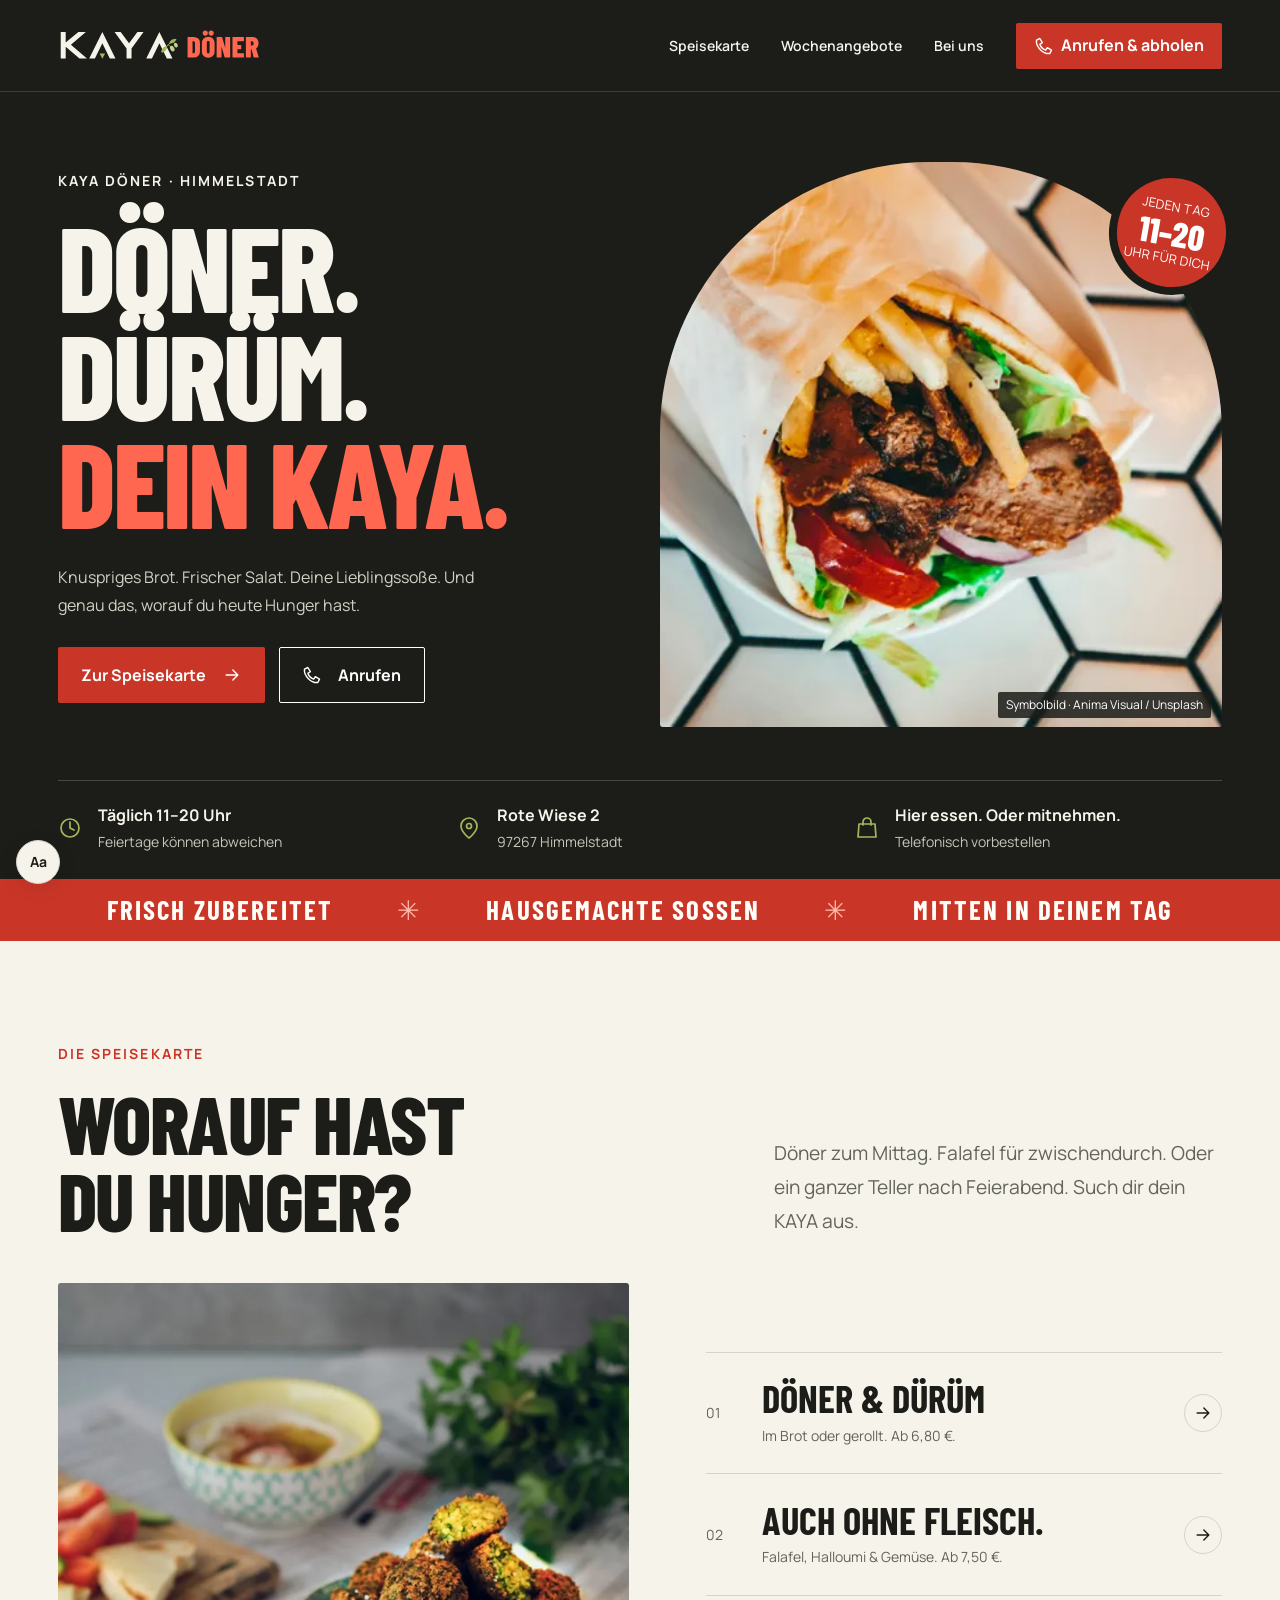
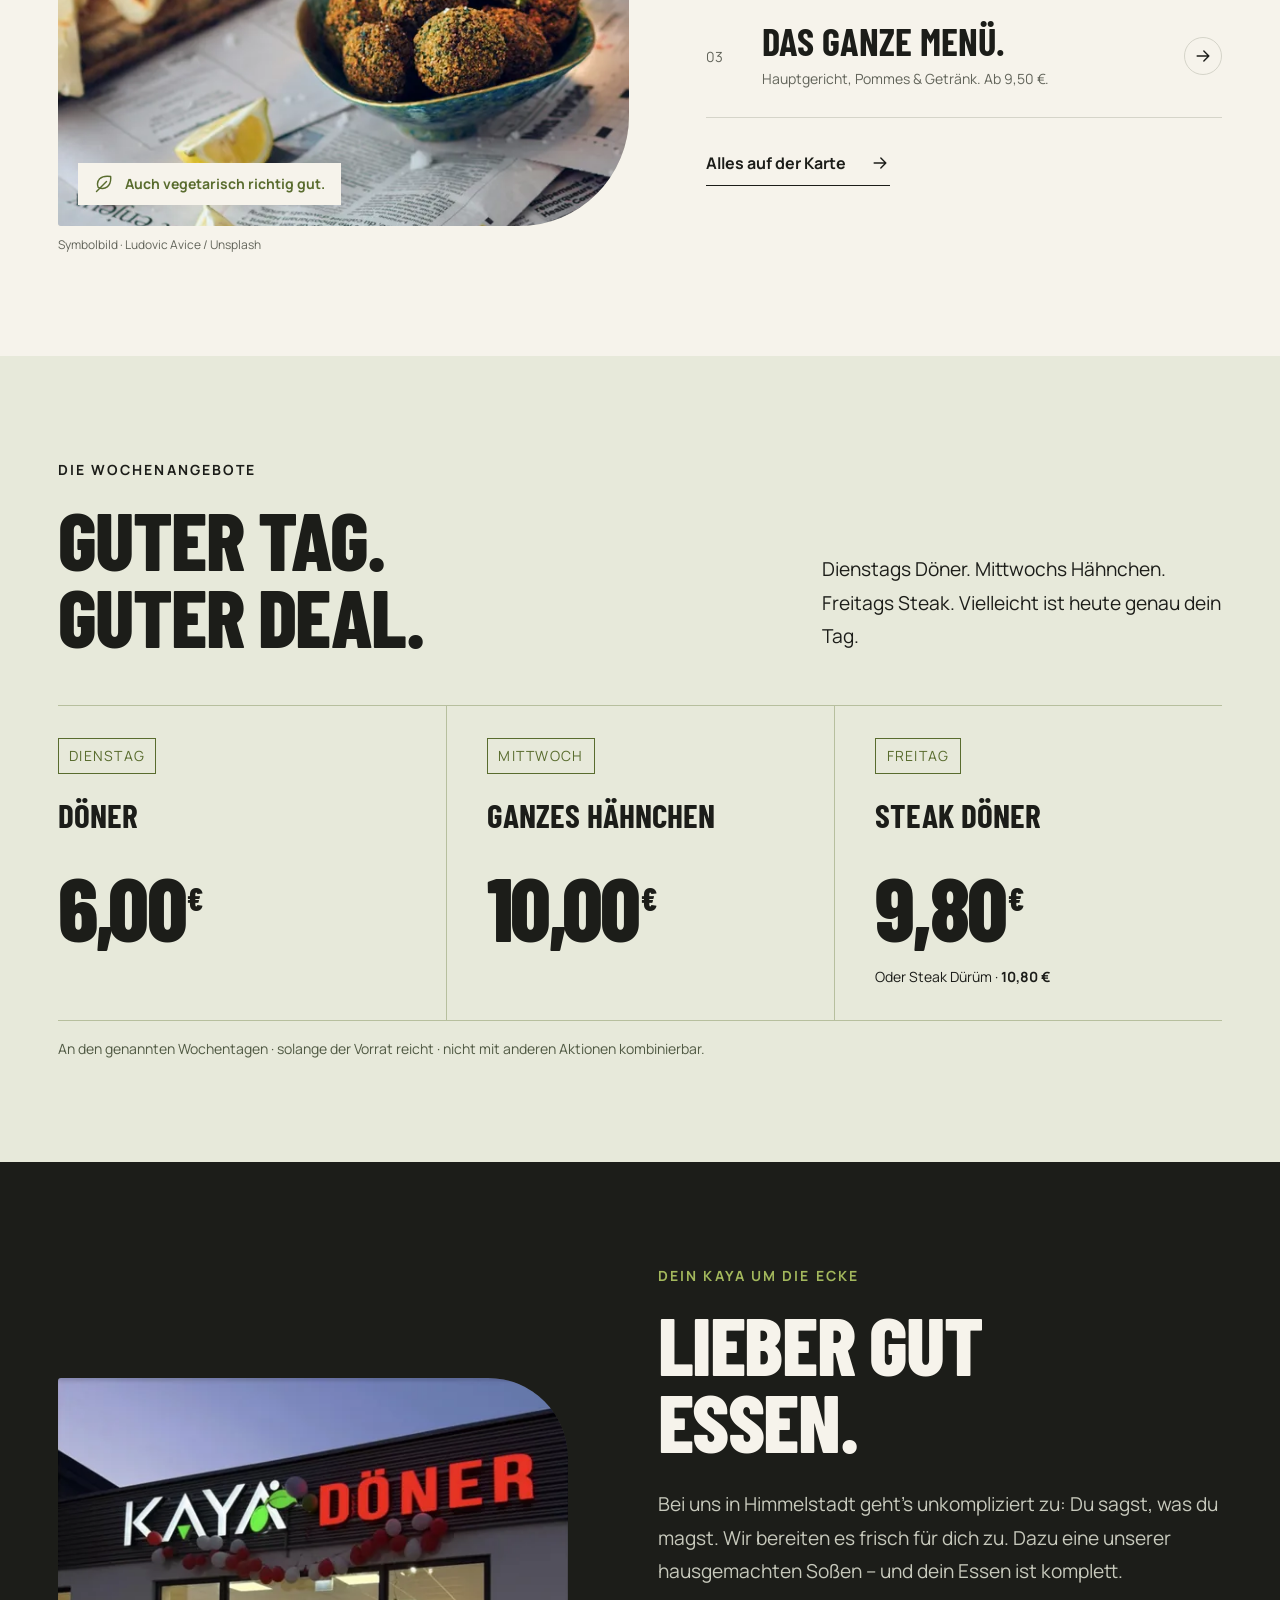
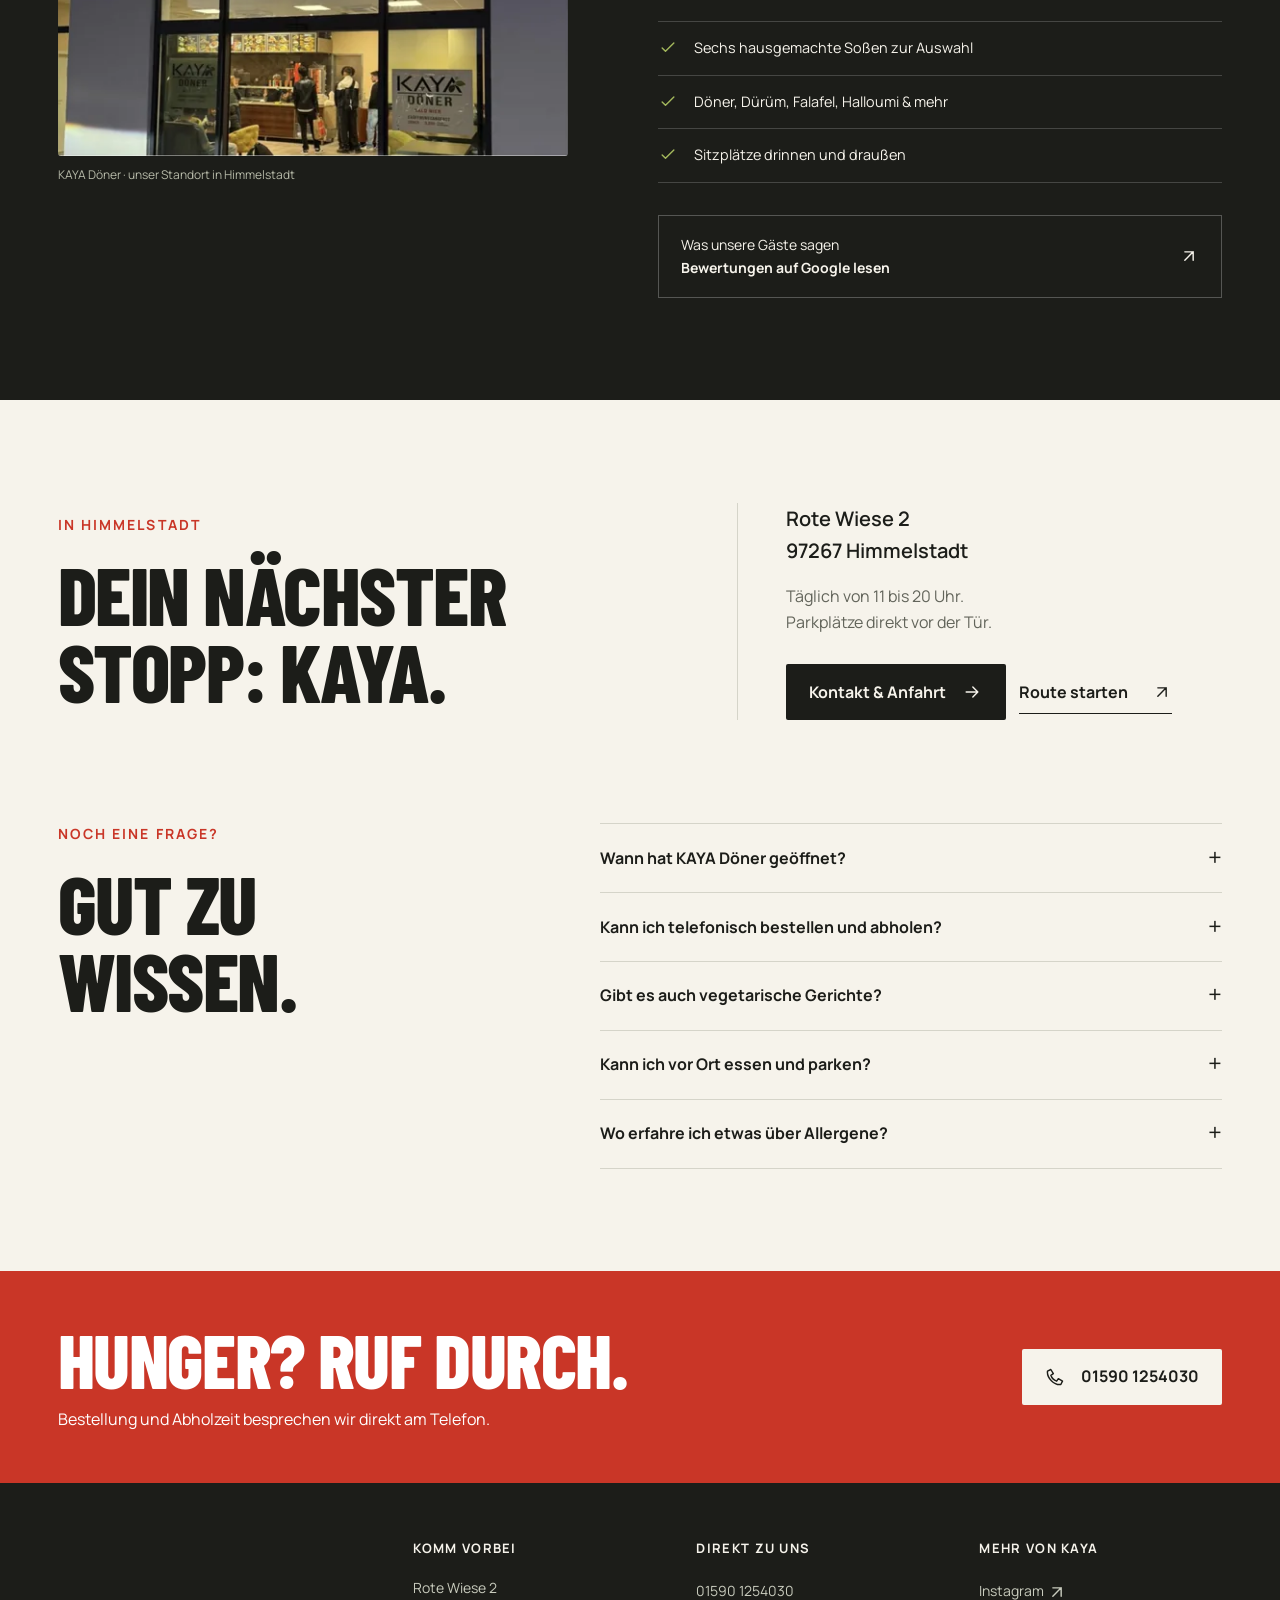
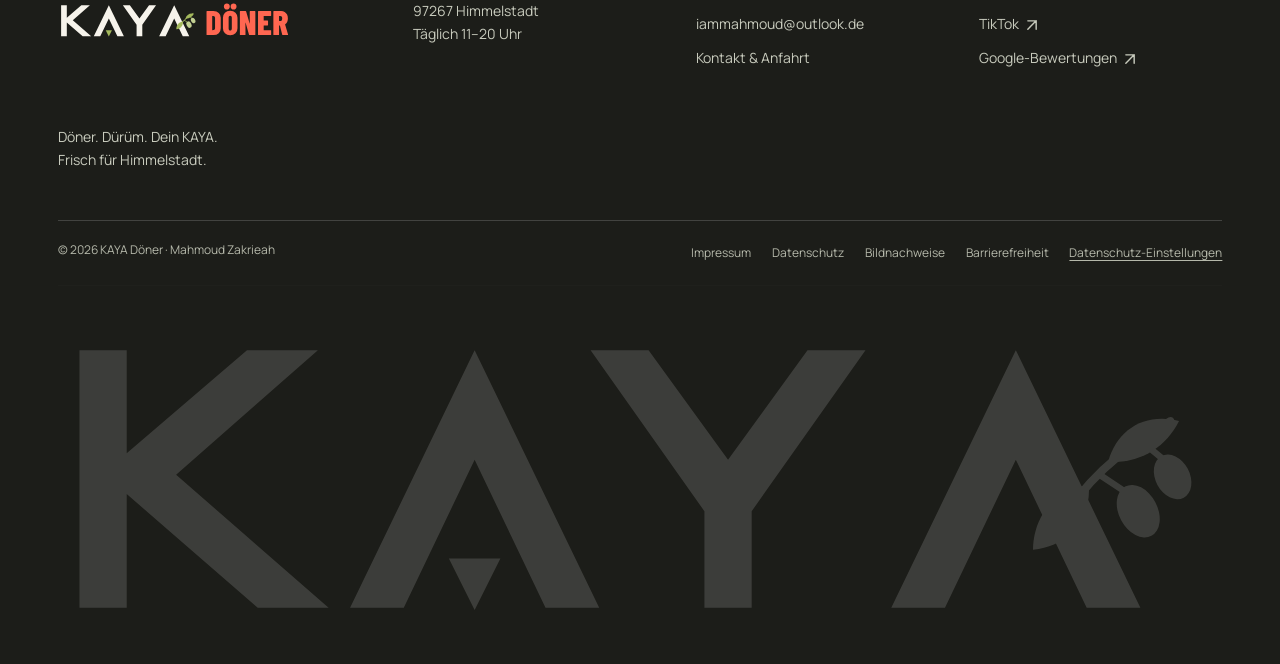
==== commit 98287efb: "Dienstagspreis, Barrierefreiheitsseite, Rechtstexte und Bildgroessen Preis - tools/menu.json: Dienst" ====
--- a/index.html
+++ b/index.html
@@ -11,8 +11,8 @@
  <div class="hero-facts"><div><svg class="icon" viewBox="0 0 24 24" aria-hidden="true" focusable="false"><circle cx="12" cy="12" r="9"/><path d="M12 6v6l4 2"/></svg><div><strong>Täglich 11–20 Uhr</strong><span>Feiertage können abweichen</span></div></div><div><svg class="icon" viewBox="0 0 24 24" aria-hidden="true" focusable="false"><path d="M20 10c0 6-8 12-8 12S4 16 4 10a8 8 0 1 1 16 0Z"/><circle cx="12" cy="10" r="2.5"/></svg><div><a href="kontakt.html"><strong>Rote Wiese 2</strong><span>97267 Himmelstadt</span></a></div></div><div><svg class="icon" viewBox="0 0 24 24" aria-hidden="true" focusable="false"><path d="M4 8h16l1 13H3L4 8Z"/><path d="M8 9V6a4 4 0 0 1 8 0v3"/></svg><div><strong>Hier essen. Oder mitnehmen.</strong><span>Telefonisch vorbestellen</span></div></div></div></div></section>
  <div class="ribbon" aria-hidden="true"><span>Frisch zubereitet</span><b>✳</b><span>Hausgemachte Soßen</span><b>✳</b><span>Mitten in deinem Tag</span></div>
  <section class="section" id="speisekarte"><div class="wrap"><div class="section-heading"><div><span class="eyebrow red">Die Speisekarte</span><h2>Worauf hast<br>du Hunger?</h2></div><p class="lead muted">Döner zum Mittag. Falafel für zwischendurch. Oder ein ganzer Teller nach Feierabend. Such dir dein KAYA aus.</p></div><div class="menu-preview"><figure><div class="food-frame"><img src="assets/images/food-falafel-1200.webp" srcset="assets/images/food-falafel-640.webp 640w, assets/images/food-falafel-1200.webp 1200w" sizes="(max-width: 650px) 100vw, 50vw" alt="Falafel mit Kräutern, Zitrone und Hummus – Symbolbild" width="1200" height="1839" decoding="async" loading="lazy"><span class="food-label"><svg class="icon" viewBox="0 0 24 24" aria-hidden="true" focusable="false"><path d="M20 3C8 1 2 8 5 16c8 4 16-1 15-13Z"/><path d="m3 21 12-12"/></svg>Auch vegetarisch richtig gut.</span></div><figcaption class="image-caption">Symbolbild · Ludovic Avice / Unsplash</figcaption></figure><div><div class="menu-links"><a href="speisekarte.html#doener" class="menu-link"><span class="number">01</span><div><h3>Döner & Dürüm</h3><p>Im Brot oder gerollt. Ab 6,80 €.</p></div><span><svg class="icon" viewBox="0 0 24 24" aria-hidden="true" focusable="false"><path d="M5 12h14M13 6l6 6-6 6"/></svg></span></a><a href="speisekarte.html#vegetarisch" class="menu-link"><span class="number">02</span><div><h3>Auch ohne Fleisch.</h3><p>Falafel, Halloumi & Gemüse. Ab 7,50 €.</p></div><span><svg class="icon" viewBox="0 0 24 24" aria-hidden="true" focusable="false"><path d="M5 12h14M13 6l6 6-6 6"/></svg></span></a><a href="speisekarte.html#menues" class="menu-link"><span class="number">03</span><div><h3>Das ganze Menü.</h3><p>Hauptgericht, Pommes & Getränk. Ab 9,50 €.</p></div><span><svg class="icon" viewBox="0 0 24 24" aria-hidden="true" focusable="false"><path d="M5 12h14M13 6l6 6-6 6"/></svg></span></a></div><div class="menu-bottom"><a href="speisekarte.html" class="text-link">Alles auf der Karte <svg class="icon" viewBox="0 0 24 24" aria-hidden="true" focusable="false"><path d="M5 12h14M13 6l6 6-6 6"/></svg></a></div></div></div></div></section>
- <section class="section offers" id="angebote"><div class="wrap"><div class="offers-head"><div><span class="eyebrow">Die Wochenangebote</span><h2>Guter Tag.<br>Guter Deal.</h2></div><p class="lead">Dienstags Döner. Mittwochs Hähnchen. Freitags Steak. Vielleicht ist heute genau dein Tag.</p></div><div class="offer-grid"><article class="offer" data-weekday="Tuesday"><span class="offer-day">Dienstag</span><h3>Döner</h3><p class="offer-price">5,00<small>€</small></p></article><article class="offer" data-weekday="Wednesday"><span class="offer-day">Mittwoch</span><h3>Ganzes Hähnchen</h3><p class="offer-price">10,00<small>€</small></p></article><article class="offer" data-weekday="Friday"><span class="offer-day">Freitag</span><h3>Steak Döner</h3><p class="offer-price">9,80<small>€</small></p><p class="offer-extra">Oder Steak Dürüm · <strong>10,80 €</strong></p></article></div><p class="fine">An den genannten Wochentagen · solange der Vorrat reicht · nicht mit anderen Aktionen kombinierbar.</p></div></section>
- <section class="section story" id="ueber-uns"><div class="wrap story-grid"><figure><div class="story-photo store-photo"><img src="assets/images/kaya-standort-original.jpg" width="1536" height="1152" alt="Eingang von KAYA Döner in Himmelstadt mit beleuchtetem KAYA-Schriftzug" loading="lazy" decoding="async"></div><figcaption class="image-caption">KAYA Döner · unser Standort in Himmelstadt</figcaption></figure><div><span class="eyebrow">Dein KAYA um die Ecke</span><h2>Lieber gut<br>essen.</h2><p class="lead">Bei uns in Himmelstadt geht’s unkompliziert zu: Du sagst, was du magst. Wir bereiten es frisch für dich zu. Dazu eine unserer hausgemachten Soßen – und dein Essen ist komplett.</p><ul class="feature-lines"><li><svg class="icon" viewBox="0 0 24 24" aria-hidden="true" focusable="false"><path d="m5 12 4 4L19 6"/></svg>Sechs hausgemachte Soßen zur Auswahl</li><li><svg class="icon" viewBox="0 0 24 24" aria-hidden="true" focusable="false"><path d="m5 12 4 4L19 6"/></svg>Döner, Dürüm, Falafel, Halloumi & mehr</li><li><svg class="icon" viewBox="0 0 24 24" aria-hidden="true" focusable="false"><path d="m5 12 4 4L19 6"/></svg>Sitzplätze drinnen und draußen</li></ul><a href="https://www.google.com/maps/search/?api=1&amp;query=KAYA+D%C3%B6ner+Himmelstadt" class="review-link" target="_blank" rel="noopener noreferrer"><span id="bewertungen">Was unsere Gäste sagen<br><strong>Bewertungen auf Google lesen</strong></span><svg class="icon" viewBox="0 0 24 24" aria-hidden="true" focusable="false"><path d="M7 17 17 7M7 7h10v10"/></svg></a></div></div></section>
+ <section class="section offers" id="angebote"><div class="wrap"><div class="offers-head"><div><span class="eyebrow">Die Wochenangebote</span><h2>Guter Tag.<br>Guter Deal.</h2></div><p class="lead">Dienstags Döner. Mittwochs Hähnchen. Freitags Steak. Vielleicht ist heute genau dein Tag.</p></div><div class="offer-grid"><article class="offer" data-weekday="Tuesday"><span class="offer-day">Dienstag</span><h3>Döner</h3><p class="offer-price">6,00<small>€</small></p></article><article class="offer" data-weekday="Wednesday"><span class="offer-day">Mittwoch</span><h3>Ganzes Hähnchen</h3><p class="offer-price">10,00<small>€</small></p></article><article class="offer" data-weekday="Friday"><span class="offer-day">Freitag</span><h3>Steak Döner</h3><p class="offer-price">9,80<small>€</small></p><p class="offer-extra">Oder Steak Dürüm · <strong>10,80 €</strong></p></article></div><p class="fine">An den genannten Wochentagen · solange der Vorrat reicht · nicht mit anderen Aktionen kombinierbar.</p></div></section>
+ <section class="section story" id="ueber-uns"><div class="wrap story-grid"><figure><div class="story-photo store-photo"><img src="assets/images/kaya-standort-1200.webp" srcset="assets/images/kaya-standort-640.webp 640w, assets/images/kaya-standort-1200.webp 1200w" sizes="(max-width: 650px) 100vw, 50vw" width="1200" height="900" alt="Eingang von KAYA Döner in Himmelstadt mit beleuchtetem KAYA-Schriftzug" loading="lazy" decoding="async"></div><figcaption class="image-caption">KAYA Döner · unser Standort in Himmelstadt</figcaption></figure><div><span class="eyebrow">Dein KAYA um die Ecke</span><h2>Lieber gut<br>essen.</h2><p class="lead">Bei uns in Himmelstadt geht’s unkompliziert zu: Du sagst, was du magst. Wir bereiten es frisch für dich zu. Dazu eine unserer hausgemachten Soßen – und dein Essen ist komplett.</p><ul class="feature-lines"><li><svg class="icon" viewBox="0 0 24 24" aria-hidden="true" focusable="false"><path d="m5 12 4 4L19 6"/></svg>Sechs hausgemachte Soßen zur Auswahl</li><li><svg class="icon" viewBox="0 0 24 24" aria-hidden="true" focusable="false"><path d="m5 12 4 4L19 6"/></svg>Döner, Dürüm, Falafel, Halloumi & mehr</li><li><svg class="icon" viewBox="0 0 24 24" aria-hidden="true" focusable="false"><path d="m5 12 4 4L19 6"/></svg>Sitzplätze drinnen und draußen</li></ul><a href="https://www.google.com/maps/search/?api=1&amp;query=KAYA+D%C3%B6ner+Himmelstadt" class="review-link" target="_blank" rel="noopener noreferrer"><span id="bewertungen">Was unsere Gäste sagen<br><strong>Bewertungen auf Google lesen</strong></span><svg class="icon" viewBox="0 0 24 24" aria-hidden="true" focusable="false"><path d="M7 17 17 7M7 7h10v10"/></svg></a></div></div></section>
  <section class="section" id="standort"><div class="wrap visit-teaser"><div><span class="eyebrow red">In Himmelstadt</span><h2>Dein nächster<br>Stopp: KAYA.</h2></div><div class="visit-card" id="kontakt"><p class="address">Rote Wiese 2<br>97267 Himmelstadt</p><p class="muted">Täglich von 11 bis 20 Uhr.<br>Parkplätze direkt vor der Tür.</p><div class="actions"><a href="kontakt.html" class="button ink">Kontakt & Anfahrt <svg class="icon" viewBox="0 0 24 24" aria-hidden="true" focusable="false"><path d="M5 12h14M13 6l6 6-6 6"/></svg></a><a href="https://www.google.com/maps/search/?api=1&amp;query=Rote+Wiese+2%2C+97267+Himmelstadt" class="text-link" target="_blank" rel="noopener noreferrer">Route starten <svg class="icon" viewBox="0 0 24 24" aria-hidden="true" focusable="false"><path d="M7 17 17 7M7 7h10v10"/></svg></a></div></div></div></section>
  <section class="section faq-section"><div class="wrap faq-wrap"><div><span class="eyebrow red">Noch eine Frage?</span><h2>Gut zu<br>wissen.</h2></div><div class="faq"><details><summary>Wann hat KAYA Döner geöffnet?</summary><p>Wir haben regulär jeden Tag von 11:00 bis 20:00 Uhr geöffnet. An Feiertagen können die Zeiten abweichen. Ruf im Zweifel kurz unter 01590 1254030 an.</p></details><details><summary>Kann ich telefonisch bestellen und abholen?</summary><p>Ja. Ruf uns unter 01590 1254030 an und besprich dein Wunschgericht sowie die Abholzeit mit uns. Du findest uns in der Rote Wiese 2 in Himmelstadt.</p></details><details><summary>Gibt es auch vegetarische Gerichte?</summary><p>Ja. Auf unserer Karte stehen Falafel, Halloumi und Gemüse im Brot oder im Dürüm sowie ein Falafelteller. Wenn du Fragen zu Zutaten oder Soßen hast, sprich uns vor der Bestellung an.</p></details><details><summary>Kann ich vor Ort essen und parken?</summary><p>Du kannst drinnen oder draußen sitzen und dein Essen auch mitnehmen. Kostenlose Parkplätze gibt es direkt vor der Tür. Der Zugang ist ebenerdig.</p></details><details><summary>Wo erfahre ich etwas über Allergene?</summary><p>Bitte frage vor deiner Bestellung telefonisch oder vor Ort nach den Allergenen und Zusatzstoffen deines gewünschten Gerichts. Rezepturen und Soßen können sich unterscheiden.</p></details></div></div></section><section class="cta"><div class="wrap cta-inner"><div><h2>Hunger? Ruf durch.</h2><p>Bestellung und Abholzeit besprechen wir direkt am Telefon.</p></div><a href="tel:+4915901254030" aria-label="Anrufen &amp; abholen · KAYA Döner · 01590 1254030" class="button light"><svg class="icon" viewBox="0 0 24 24" aria-hidden="true" focusable="false"><path d="m7 3-4 2c-1 8 8 17 16 16l2-4-5-3-2 3c-3-1-6-4-7-7l3-2Z"/></svg>01590 1254030</a></div></section></main><footer class="site-footer"><div class="wrap">
  <div class="footer-top">
@@ -20,8 +20,8 @@
  <div><h2>Komm vorbei</h2><p>Rote Wiese 2<br>97267 Himmelstadt<br>Täglich 11–20 Uhr</p></div>
  <div><h2>Direkt zu uns</h2><ul><li><a href="tel:+4915901254030" aria-label="Anrufen &amp; abholen · KAYA Döner · 01590 1254030">01590 1254030</a></li><li><a href="mailto:iammahmoud@outlook.de">iammahmoud@outlook.de</a></li><li><a href="kontakt.html">Kontakt & Anfahrt</a></li></ul></div>
  <div><h2>Mehr von KAYA</h2><ul><li><a href="https://www.instagram.com/kayadoner_himmelstadt_/" target="_blank" rel="noopener noreferrer">Instagram <svg class="icon" viewBox="0 0 24 24" aria-hidden="true" focusable="false"><path d="M7 17 17 7M7 7h10v10"/></svg></a></li><li><a href="https://www.tiktok.com/@kayadnerhimmelsta" target="_blank" rel="noopener noreferrer">TikTok <svg class="icon" viewBox="0 0 24 24" aria-hidden="true" focusable="false"><path d="M7 17 17 7M7 7h10v10"/></svg></a></li><li><a href="https://www.google.com/maps/search/?api=1&amp;query=KAYA+D%C3%B6ner+Himmelstadt" target="_blank" rel="noopener noreferrer">Google-Bewertungen <svg class="icon" viewBox="0 0 24 24" aria-hidden="true" focusable="false"><path d="M7 17 17 7M7 7h10v10"/></svg></a></li></ul></div>
- </div><div class="footer-bottom"><span>© 2026 KAYA Döner · Mahmoud Zakrieah</span><div><a href="impressum.html">Impressum</a><a href="datenschutz.html">Datenschutz</a><a href="bildnachweise.html">Bildnachweise</a><button class="js-only" data-privacy-settings>Datenschutz-Einstellungen</button></div></div>
+ </div><div class="footer-bottom"><span>© 2026 KAYA Döner · Mahmoud Zakrieah</span><div><a href="impressum.html">Impressum</a><a href="datenschutz.html">Datenschutz</a><a href="bildnachweise.html">Bildnachweise</a><a href="barrierefreiheit.html">Barrierefreiheit</a><button class="js-only" data-privacy-settings>Datenschutz-Einstellungen</button></div></div>
  <div class="giant-brand" aria-hidden="true"><img src="assets/brand/kaya-wordmark-white.svg" width="542" height="150" alt="" loading="lazy"></div></div></footer>
- <div class="mobile-bar" aria-label="Schnellzugriff"><a href="speisekarte.html" class="button ink">Speisekarte <svg class="icon" viewBox="0 0 24 24" aria-hidden="true" focusable="false"><path d="M5 12h14M13 6l6 6-6 6"/></svg></a><a href="tel:+4915901254030" aria-label="Anrufen &amp; abholen · KAYA Döner · 01590 1254030" class="button"><svg class="icon" viewBox="0 0 24 24" aria-hidden="true" focusable="false"><path d="m7 3-4 2c-1 8 8 17 16 16l2-4-5-3-2 3c-3-1-6-4-7-7l3-2Z"/></svg>Anrufen</a></div>
+ <nav class="mobile-bar" aria-label="Schnellzugriff"><a href="speisekarte.html" class="button ink">Speisekarte <svg class="icon" viewBox="0 0 24 24" aria-hidden="true" focusable="false"><path d="M5 12h14M13 6l6 6-6 6"/></svg></a><a href="tel:+4915901254030" aria-label="Anrufen &amp; abholen · KAYA Döner · 01590 1254030" class="button"><svg class="icon" viewBox="0 0 24 24" aria-hidden="true" focusable="false"><path d="m7 3-4 2c-1 8 8 17 16 16l2-4-5-3-2 3c-3-1-6-4-7-7l3-2Z"/></svg>Anrufen</a></nav>
  <details class="accessibility js-only"><summary aria-label="Lesbarkeit einstellen">Aa</summary><div class="access-panel"><h2>Lesbarkeit</h2><div class="settings-row"><span>Schrift <span id="font-level" aria-live="polite">100 %</span></span><div><button id="font-minus" aria-label="Schrift verkleinern">A−</button> <button id="font-plus" aria-label="Schrift vergrößern">A+</button></div></div><div class="settings-row"><span>Mehr Kontrast</span><button id="contrast-toggle" aria-pressed="false">Aus</button></div><button class="reset" id="reading-reset">Zurücksetzen</button></div></details>
  <dialog class="privacy-dialog" id="privacy-dialog" aria-labelledby="privacy-title" aria-describedby="privacy-description"><h2 id="privacy-title">Deine Privatsphäre.</h2><p id="privacy-description">Wir verwenden keine Analyse- oder Marketingdienste. Die optionale Google-Karte wird nur mit deiner Einwilligung geladen. Dabei kann Google deine IP-Adresse und Geräteinformationen verarbeiten, auch in den USA. Mehr dazu in unserer <a href="datenschutz.html#karte">Datenschutzerklärung</a>.</p><p class="small" data-consent-status>Google Maps ist deaktiviert.</p><div class="actions"><button class="button ink" id="privacy-decline">Ohne Google Maps</button><button class="button" id="privacy-accept">Google Maps erlauben</button></div><button id="privacy-close" class="dialog-close">Schließen</button></dialog></body></html>
--- a/assets/site.css
+++ b/assets/site.css
@@ -25,3 +25,10 @@
 @media(max-width:360px){.hero h1{font-size:clamp(4.2rem,20.5vw,4.62rem)}.hero .button{padding:.85rem .9rem}.hero-facts{grid-template-columns:1fr}.hero-facts>div:first-child{grid-column:auto}.hero-facts>div:first-child strong{display:block}.ribbon{font-size:.875rem}.contact-features{grid-template-columns:1fr}}
 @media(prefers-reduced-motion:reduce){html{scroll-behavior:auto}*,*:before,*:after{animation:none!important;transition:none!important}}
 @media print{*{box-shadow:none!important}html{font-size:11pt;scroll-behavior:auto}body{background:#fff;color:#000}.site-header,.site-footer,.mobile-bar,.accessibility,.category-nav,.cta,.breadcrumbs,.menu-visual,.intro-note,.privacy-dialog,.map-section,.nav-toggle{display:none!important}.wrap{width:100%}.page-intro{padding:0 0 1rem}.page-intro h1{font-size:42pt}.menu-layout{display:block;padding:1rem 0}.menu-section{padding-bottom:1.5rem;break-inside:auto}.menu-section h2{font-size:24pt;break-after:avoid}.menu-item{break-inside:avoid;padding:.45rem 0}.menu-item p{font-size:9pt}.menu-price{flex-direction:row;font-size:10pt}.sauces{padding:1rem;break-inside:avoid}.sauces h2{font-size:22pt}.legal-layout{display:block}.legal-aside{display:none}.hero{background:#fff;color:#000}.hero h1 em{color:#000}a{text-decoration:none}.menu-info{font-size:9pt}.offer-grid{display:block}.offer{break-inside:avoid}.contact-grid{display:block}.contact-block{margin:1rem 0}.faq details{break-inside:avoid}.faq details p{display:block}h1,h2,h3{break-after:avoid}@page{size:A4;margin:16mm}}
+
+
+/* Umbruch-Sicherung ausschliesslich fuer die vergroesserte Leseeinstellung (Aa-Widget).
+   .text-scaled wird nur gesetzt, wenn die Schriftstufe ueber 100 % liegt; bei normaler
+   Schrift aendert sich nichts. Browser-Zoom bis 400 % benoetigt diese Regeln nicht,
+   weil dabei rem nicht waechst. WCAG 1.4.10 Reflow. */
+@media(max-width:650px){.text-scaled .ribbon{flex-wrap:wrap;justify-content:center}.text-scaled .footer-top>div:last-child ul,.text-scaled .footer-top,.text-scaled .hero-facts,.text-scaled .contact-features,.text-scaled .sauce-list,.text-scaled .actions,.text-scaled .footer-bottom div{flex-wrap:wrap}.text-scaled .footer-top{grid-template-columns:minmax(0,1fr) minmax(0,1fr)}.text-scaled .hero-facts,.text-scaled .contact-features{grid-template-columns:minmax(0,1fr) minmax(0,1fr)}.text-scaled .offer{grid-template-columns:minmax(0,1fr) auto}.text-scaled .offer-price{font-size:min(4.5rem,22vw)}.text-scaled .menu-link{grid-template-columns:minmax(1.6rem,2rem) minmax(0,1fr) auto}.text-scaled .menu-link h3{font-size:min(2.25rem,11vw)}.text-scaled .menu-item{grid-template-columns:minmax(0,1fr) auto}.text-scaled h1,.text-scaled h2,.text-scaled h3,.text-scaled .contact-phone{overflow-wrap:anywhere}.text-scaled .page-intro h1{font-size:min(clamp(4.1rem,17vw,6.5rem),19vw)}.text-scaled .hero h1{font-size:min(clamp(4.2rem,20.5vw,8rem),22vw)}.text-scaled h2{font-size:min(clamp(3.1rem,12.5vw,4.7rem),14vw)}.text-scaled .contact-phone{font-size:min(3rem,13vw)}.text-scaled .legal-content,.text-scaled .legal-aside,.text-scaled .source-table{min-width:0}.text-scaled .footer-top a,.text-scaled .footer-top p,.text-scaled .footer-bottom a,.text-scaled .legal-content a{overflow-wrap:anywhere}.text-scaled .mobile-bar{grid-template-columns:minmax(0,1fr) minmax(0,1fr)}.text-scaled .mobile-bar .button{min-width:0;overflow-wrap:anywhere;font-size:min(.875rem,4vw)}}
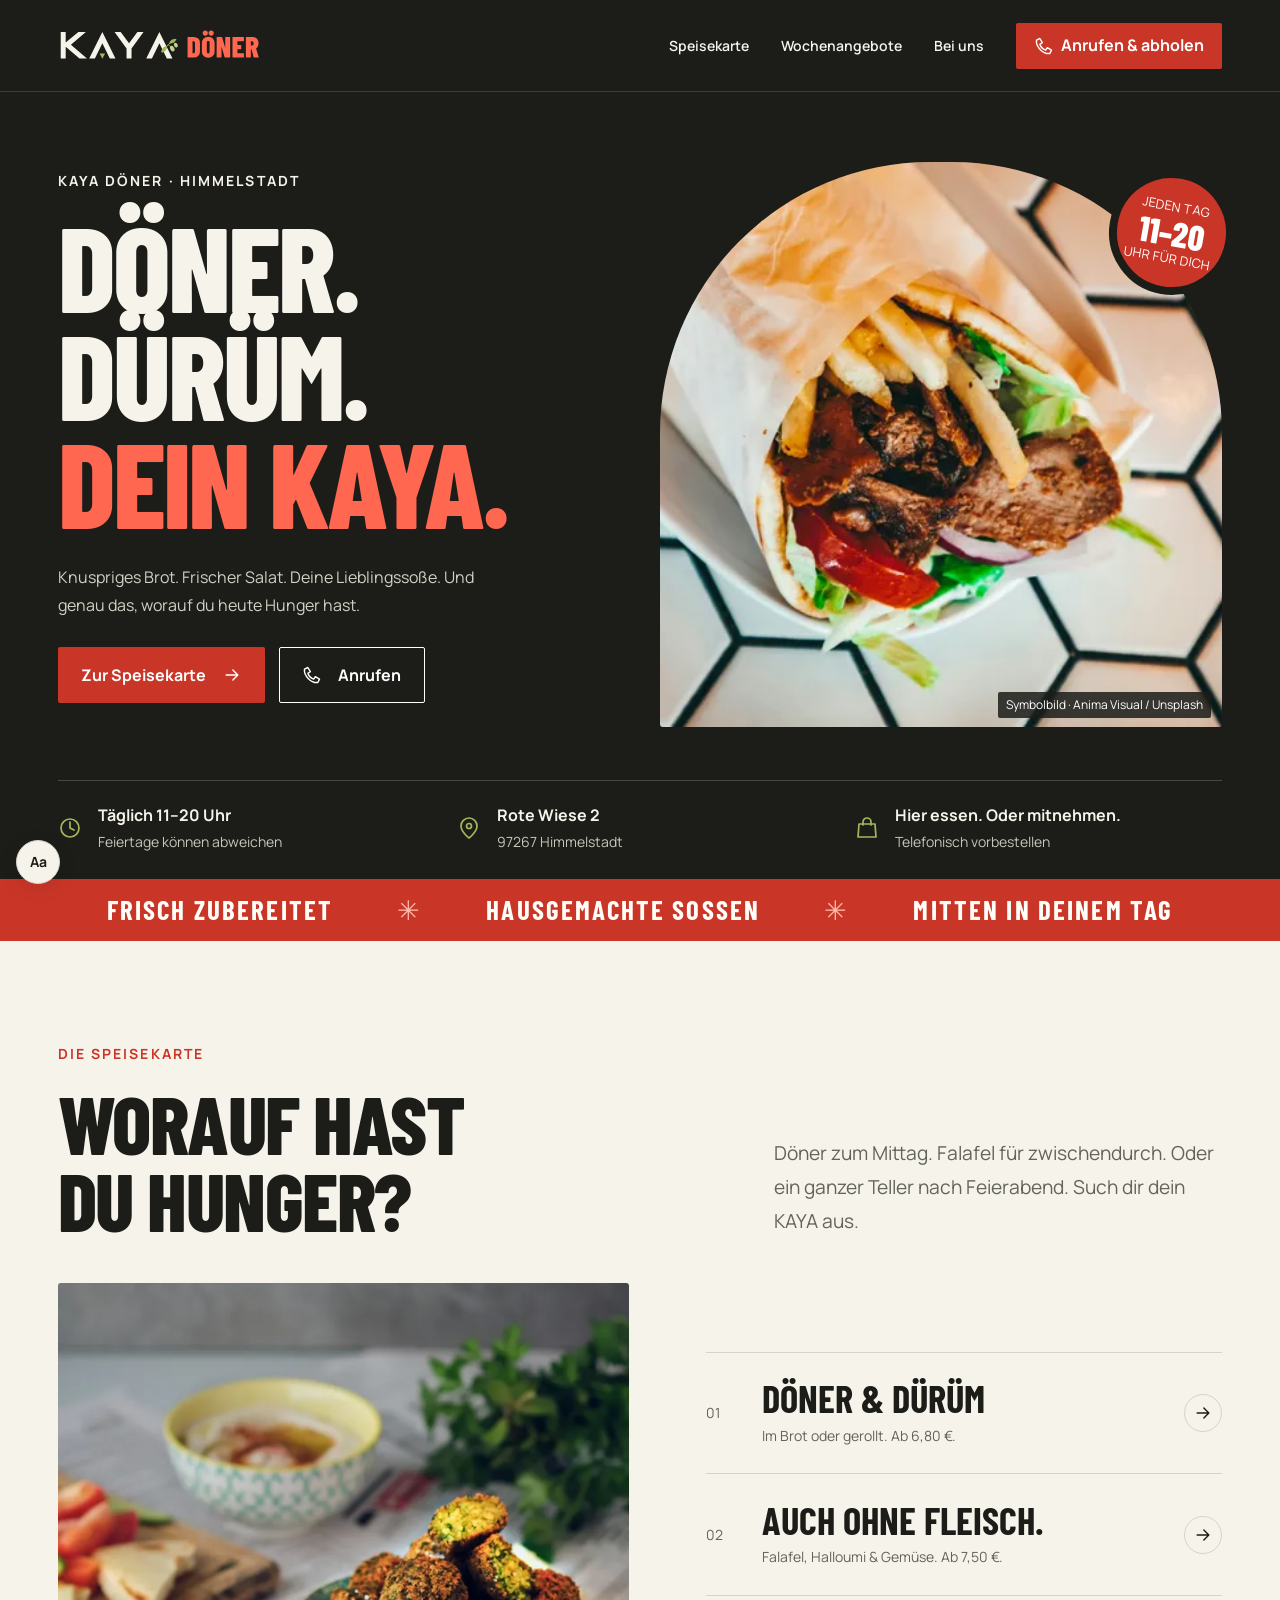
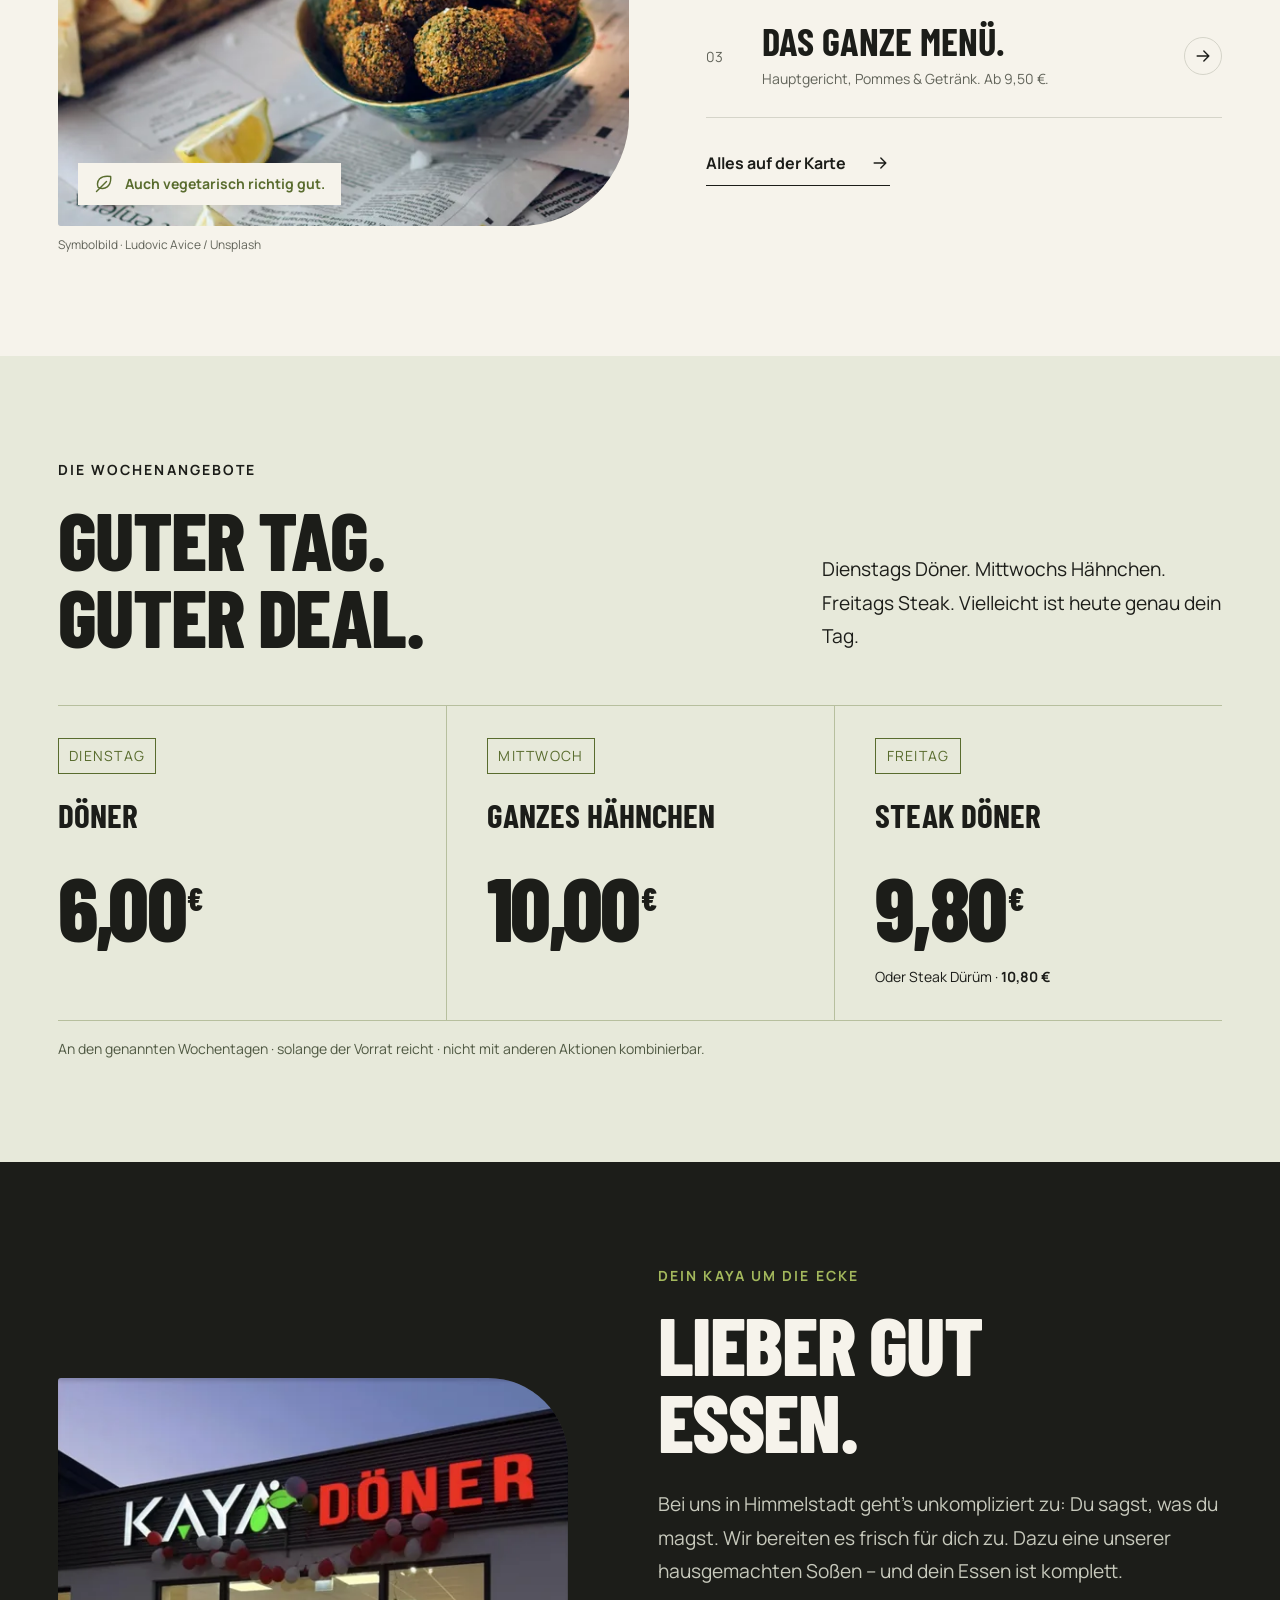
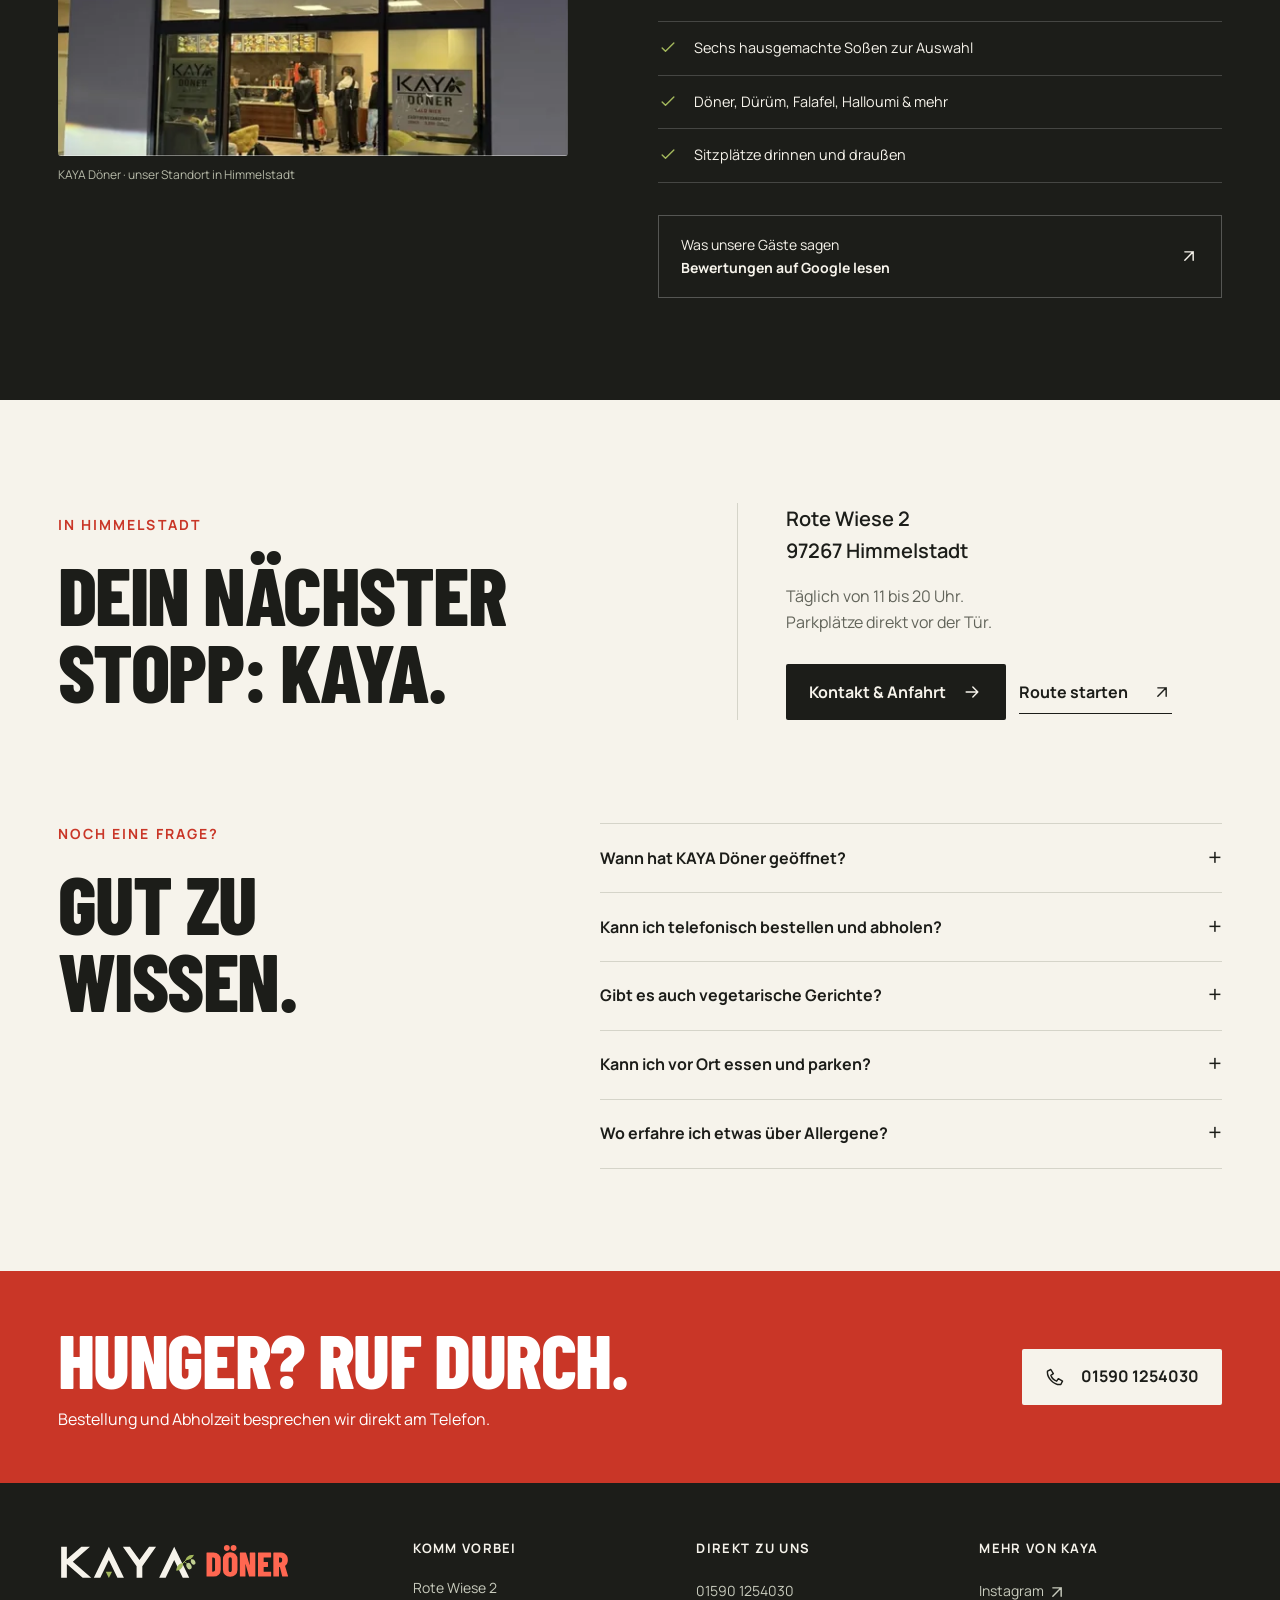
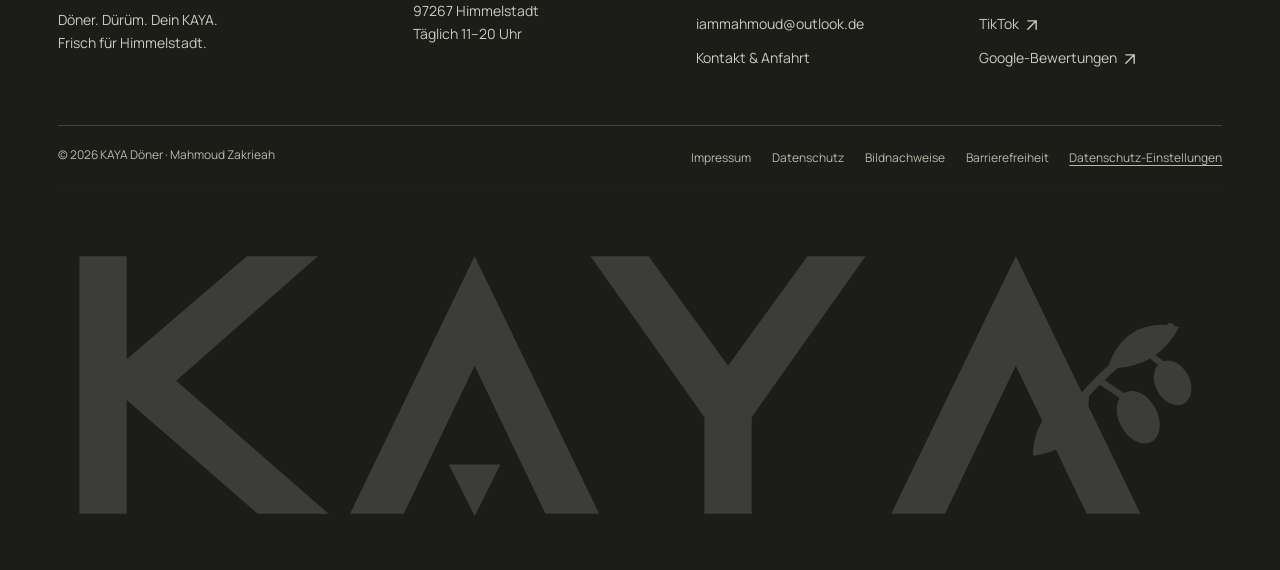
==== commit 8c30d488: "Produktionsfassung: Root-Links, WebPage-ID und .htaccess fuer Hostinger Der Generator erzeugt ab jet" ====
--- a/index.html
+++ b/index.html
@@ -1,4 +1,4 @@
-<!doctype html><html lang="de"><head><meta charset="utf-8"><meta name="viewport" content="width=device-width, initial-scale=1, viewport-fit=cover"><title>KAYA Döner Himmelstadt | Döner, Dürüm &amp; Falafel</title><meta name="description" content="Döner, Dürüm und Falafel in Himmelstadt. Speisekarte, Preise und Wochenangebote. Täglich 11–20 Uhr, Rote Wiese 2. Anrufen und abholen."><meta name="robots" content="noindex, follow"><meta name="theme-color" content="#1c1d19"><meta name="referrer" content="strict-origin-when-cross-origin"><link rel="canonical" href="https://kaya-doener-himmelstadt.de/"><link rel="icon" href="favicon.svg" type="image/svg+xml"><link rel="icon" href="favicon.ico" sizes="any"><link rel="apple-touch-icon" href="apple-touch-icon.png"><link rel="manifest" href="site.webmanifest"><link rel="preload" href="assets/fonts/barlow-condensed-800.woff" as="font" type="font/woff" crossorigin><link rel="stylesheet" href="assets/site.css"><script src="assets/site.js" defer></script><meta property="og:type" content="website"><meta property="og:locale" content="de_DE"><meta property="og:site_name" content="KAYA Döner Himmelstadt"><meta property="og:title" content="KAYA Döner Himmelstadt | Döner, Dürüm &amp; Falafel"><meta property="og:description" content="Döner, Dürüm und Falafel in Himmelstadt. Speisekarte, Preise und Wochenangebote. Täglich 11–20 Uhr, Rote Wiese 2. Anrufen und abholen."><meta property="og:url" content="https://kaya-doener-himmelstadt.de/"><meta property="og:image" content="https://kaya-doener-himmelstadt.de/og-kaya-doener.jpg"><meta property="og:image:width" content="1200"><meta property="og:image:height" content="630"><meta property="og:image:alt" content="KAYA Döner – frischer Döner in Himmelstadt"><meta name="twitter:card" content="summary_large_image"><meta name="twitter:title" content="KAYA Döner Himmelstadt | Döner, Dürüm &amp; Falafel"><meta name="twitter:description" content="Döner, Dürüm und Falafel in Himmelstadt. Speisekarte, Preise und Wochenangebote. Täglich 11–20 Uhr, Rote Wiese 2. Anrufen und abholen."><meta name="twitter:image" content="https://kaya-doener-himmelstadt.de/og-kaya-doener.jpg"><script type="application/ld+json">{"@context":"https://schema.org","@graph":[{"@type":"WebSite","@id":"https://kaya-doener-himmelstadt.de/#website","name":"KAYA Döner Himmelstadt","url":"https://kaya-doener-himmelstadt.de/","inLanguage":"de-DE"},{"@type":"Restaurant","@id":"https://kaya-doener-himmelstadt.de/#restaurant","name":"KAYA Döner","alternateName":"KAYA Döner Himmelstadt","url":"https://kaya-doener-himmelstadt.de/","telephone":"+4915901254030","email":"iammahmoud@outlook.de","priceRange":"€","currenciesAccepted":"EUR","servesCuisine":["Türkisch","Döner","Vegetarisch"],"address":{"@type":"PostalAddress","streetAddress":"Rote Wiese 2","postalCode":"97267","addressLocality":"Himmelstadt","addressRegion":"Bayern","addressCountry":"DE"},"openingHoursSpecification":[{"@type":"OpeningHoursSpecification","dayOfWeek":["Monday","Tuesday","Wednesday","Thursday","Friday","Saturday","Sunday"],"opens":"11:00","closes":"20:00"}],"hasMenu":"https://kaya-doener-himmelstadt.de/speisekarte.html","hasMap":"https://www.google.com/maps/search/?api=1&query=Rote+Wiese+2%2C+97267+Himmelstadt","logo":"https://kaya-doener-himmelstadt.de/assets/brand/kaya-horizontal-dark.svg","sameAs":["https://www.instagram.com/kayadoner_himmelstadt_/","https://www.tiktok.com/@kayadnerhimmelsta"],"description":"Döner, Dürüm, Falafel, Halloumi und hausgemachte Soßen in Himmelstadt. Vor Ort essen oder abholen."},{"@type":"WebPage","@id":"https://kaya-doener-himmelstadt.de/index.html#page","url":"https://kaya-doener-himmelstadt.de/","name":"KAYA Döner Himmelstadt | Döner, Dürüm & Falafel","inLanguage":"de-DE","isPartOf":{"@id":"https://kaya-doener-himmelstadt.de/#website"},"about":{"@id":"https://kaya-doener-himmelstadt.de/#restaurant"}},{"@type":"FAQPage","mainEntity":[{"@type":"Question","name":"Wann hat KAYA Döner geöffnet?","acceptedAnswer":{"@type":"Answer","text":"Wir haben regulär jeden Tag von 11:00 bis 20:00 Uhr geöffnet. An Feiertagen können die Zeiten abweichen. Ruf im Zweifel kurz unter 01590 1254030 an."}},{"@type":"Question","name":"Kann ich telefonisch bestellen und abholen?","acceptedAnswer":{"@type":"Answer","text":"Ja. Ruf uns unter 01590 1254030 an und besprich dein Wunschgericht sowie die Abholzeit mit uns. Du findest uns in der Rote Wiese 2 in Himmelstadt."}},{"@type":"Question","name":"Gibt es auch vegetarische Gerichte?","acceptedAnswer":{"@type":"Answer","text":"Ja. Auf unserer Karte stehen Falafel, Halloumi und Gemüse im Brot oder im Dürüm sowie ein Falafelteller. Wenn du Fragen zu Zutaten oder Soßen hast, sprich uns vor der Bestellung an."}},{"@type":"Question","name":"Kann ich vor Ort essen und parken?","acceptedAnswer":{"@type":"Answer","text":"Du kannst drinnen oder draußen sitzen und dein Essen auch mitnehmen. Kostenlose Parkplätze gibt es direkt vor der Tür. Der Zugang ist ebenerdig."}},{"@type":"Question","name":"Wo erfahre ich etwas über Allergene?","acceptedAnswer":{"@type":"Answer","text":"Bitte frage vor deiner Bestellung telefonisch oder vor Ort nach den Allergenen und Zusatzstoffen deines gewünschten Gerichts. Rezepturen und Soßen können sich unterscheiden."}}]}]}</script><noscript><style>.js-only{display:none!important}@media(max-width:650px){.site-header{height:auto;position:relative}.nav-row{padding-block:1rem;flex-wrap:wrap}.nav{display:flex;flex-wrap:wrap;gap:1rem}.nav .button{display:none}.nav a{font-size:.8125rem}}</style></noscript></head><body><a class="skip" href="#main">Zum Inhalt springen</a>
+<!doctype html><html lang="de"><head><meta charset="utf-8"><meta name="viewport" content="width=device-width, initial-scale=1, viewport-fit=cover"><title>KAYA Döner Himmelstadt | Döner, Dürüm &amp; Falafel</title><meta name="description" content="Döner, Dürüm und Falafel in Himmelstadt. Speisekarte, Preise und Wochenangebote. Täglich 11–20 Uhr, Rote Wiese 2. Anrufen und abholen."><meta name="robots" content="noindex, follow"><meta name="theme-color" content="#1c1d19"><meta name="referrer" content="strict-origin-when-cross-origin"><link rel="canonical" href="https://kaya-doener-himmelstadt.de/"><link rel="icon" href="favicon.svg" type="image/svg+xml"><link rel="icon" href="favicon.ico" sizes="any"><link rel="apple-touch-icon" href="apple-touch-icon.png"><link rel="manifest" href="site.webmanifest"><link rel="preload" href="assets/fonts/barlow-condensed-800.woff" as="font" type="font/woff" crossorigin><link rel="stylesheet" href="assets/site.css"><script src="assets/site.js" defer></script><meta property="og:type" content="website"><meta property="og:locale" content="de_DE"><meta property="og:site_name" content="KAYA Döner Himmelstadt"><meta property="og:title" content="KAYA Döner Himmelstadt | Döner, Dürüm &amp; Falafel"><meta property="og:description" content="Döner, Dürüm und Falafel in Himmelstadt. Speisekarte, Preise und Wochenangebote. Täglich 11–20 Uhr, Rote Wiese 2. Anrufen und abholen."><meta property="og:url" content="https://kaya-doener-himmelstadt.de/"><meta property="og:image" content="https://kaya-doener-himmelstadt.de/og-kaya-doener.jpg"><meta property="og:image:width" content="1200"><meta property="og:image:height" content="630"><meta property="og:image:alt" content="KAYA Döner – frischer Döner in Himmelstadt"><meta name="twitter:card" content="summary_large_image"><meta name="twitter:title" content="KAYA Döner Himmelstadt | Döner, Dürüm &amp; Falafel"><meta name="twitter:description" content="Döner, Dürüm und Falafel in Himmelstadt. Speisekarte, Preise und Wochenangebote. Täglich 11–20 Uhr, Rote Wiese 2. Anrufen und abholen."><meta name="twitter:image" content="https://kaya-doener-himmelstadt.de/og-kaya-doener.jpg"><script type="application/ld+json">{"@context":"https://schema.org","@graph":[{"@type":"WebSite","@id":"https://kaya-doener-himmelstadt.de/#website","name":"KAYA Döner Himmelstadt","url":"https://kaya-doener-himmelstadt.de/","inLanguage":"de-DE"},{"@type":"Restaurant","@id":"https://kaya-doener-himmelstadt.de/#restaurant","name":"KAYA Döner","alternateName":"KAYA Döner Himmelstadt","url":"https://kaya-doener-himmelstadt.de/","telephone":"+4915901254030","email":"iammahmoud@outlook.de","priceRange":"€","currenciesAccepted":"EUR","servesCuisine":["Türkisch","Döner","Vegetarisch"],"address":{"@type":"PostalAddress","streetAddress":"Rote Wiese 2","postalCode":"97267","addressLocality":"Himmelstadt","addressRegion":"Bayern","addressCountry":"DE"},"openingHoursSpecification":[{"@type":"OpeningHoursSpecification","dayOfWeek":["Monday","Tuesday","Wednesday","Thursday","Friday","Saturday","Sunday"],"opens":"11:00","closes":"20:00"}],"hasMenu":"https://kaya-doener-himmelstadt.de/speisekarte.html","hasMap":"https://www.google.com/maps/search/?api=1&query=Rote+Wiese+2%2C+97267+Himmelstadt","logo":"https://kaya-doener-himmelstadt.de/assets/brand/kaya-horizontal-dark.svg","sameAs":["https://www.instagram.com/kayadoner_himmelstadt_/","https://www.tiktok.com/@kayadnerhimmelsta"],"description":"Döner, Dürüm, Falafel, Halloumi und hausgemachte Soßen in Himmelstadt. Vor Ort essen oder abholen."},{"@type":"WebPage","@id":"https://kaya-doener-himmelstadt.de/#webpage","url":"https://kaya-doener-himmelstadt.de/","name":"KAYA Döner Himmelstadt | Döner, Dürüm & Falafel","inLanguage":"de-DE","isPartOf":{"@id":"https://kaya-doener-himmelstadt.de/#website"},"about":{"@id":"https://kaya-doener-himmelstadt.de/#restaurant"}},{"@type":"FAQPage","mainEntity":[{"@type":"Question","name":"Wann hat KAYA Döner geöffnet?","acceptedAnswer":{"@type":"Answer","text":"Wir haben regulär jeden Tag von 11:00 bis 20:00 Uhr geöffnet. An Feiertagen können die Zeiten abweichen. Ruf im Zweifel kurz unter 01590 1254030 an."}},{"@type":"Question","name":"Kann ich telefonisch bestellen und abholen?","acceptedAnswer":{"@type":"Answer","text":"Ja. Ruf uns unter 01590 1254030 an und besprich dein Wunschgericht sowie die Abholzeit mit uns. Du findest uns in der Rote Wiese 2 in Himmelstadt."}},{"@type":"Question","name":"Gibt es auch vegetarische Gerichte?","acceptedAnswer":{"@type":"Answer","text":"Ja. Auf unserer Karte stehen Falafel, Halloumi und Gemüse im Brot oder im Dürüm sowie ein Falafelteller. Wenn du Fragen zu Zutaten oder Soßen hast, sprich uns vor der Bestellung an."}},{"@type":"Question","name":"Kann ich vor Ort essen und parken?","acceptedAnswer":{"@type":"Answer","text":"Du kannst drinnen oder draußen sitzen und dein Essen auch mitnehmen. Kostenlose Parkplätze gibt es direkt vor der Tür. Der Zugang ist ebenerdig."}},{"@type":"Question","name":"Wo erfahre ich etwas über Allergene?","acceptedAnswer":{"@type":"Answer","text":"Bitte frage vor deiner Bestellung telefonisch oder vor Ort nach den Allergenen und Zusatzstoffen deines gewünschten Gerichts. Rezepturen und Soßen können sich unterscheiden."}}]}]}</script><noscript><style>.js-only{display:none!important}@media(max-width:650px){.site-header{height:auto;position:relative}.nav-row{padding-block:1rem;flex-wrap:wrap}.nav{display:flex;flex-wrap:wrap;gap:1rem}.nav .button{display:none}.nav a{font-size:.8125rem}}</style></noscript></head><body><a class="skip" href="#main">Zum Inhalt springen</a>
  <header class="site-header"><div class="wrap nav-row">
  <a class="brand" href="index.html" aria-label="KAYA Döner – Startseite"><img src="assets/brand/kaya-horizontal-light.svg" width="906" height="158" alt="KAYA Döner"></a>
  <nav class="nav" aria-label="Hauptnavigation"><a href="speisekarte.html">Speisekarte</a><a href="index.html#angebote">Wochenangebote</a><a href="kontakt.html">Bei uns</a><a href="tel:+4915901254030" aria-label="Anrufen &amp; abholen · KAYA Döner · 01590 1254030" class="button compact"><svg class="icon" viewBox="0 0 24 24" aria-hidden="true" focusable="false"><path d="m7 3-4 2c-1 8 8 17 16 16l2-4-5-3-2 3c-3-1-6-4-7-7l3-2Z"/></svg><span class="nav-call-label">Anrufen & abholen</span></a></nav>
--- a/assets/site.css
+++ b/assets/site.css
@@ -12,7 +12,7 @@
 .offers{background:#e7e9da}.offers-head{display:grid;grid-template-columns:1fr 1fr;gap:3rem;align-items:end}.offers-head .lead{justify-self:end;max-width:25rem}.offer-grid{display:grid;grid-template-columns:repeat(3,minmax(0,1fr));margin-top:3.2rem;border-top:1px solid #b7bf9e;border-bottom:1px solid #b7bf9e}.offer{padding:2rem 2.5rem 2rem 0;position:relative}.offer+.offer{border-left:1px solid #b7bf9e;padding-left:2.5rem}.offer-day{display:inline-block;font-size:.875rem;text-transform:uppercase;letter-spacing:.09em;border:1px solid var(--olive);padding:.35rem .65rem;color:var(--olive);margin-bottom:1.4rem}.offer h3{font:700 clamp(1.8rem,2.6vw,2.7rem)/1.1 var(--display);text-transform:uppercase;min-height:3.1rem}.offer-price{font:800 clamp(4.5rem,7vw,7rem)/1 var(--display);letter-spacing:-.03em;margin-top:1rem}.offer-price small{font-size:.36em;vertical-align:super;margin-left:.15rem}.offer-extra{font-size:.875rem;margin-top:.8rem}.offers .fine{font-size:.875rem;color:#505943;margin-top:1rem}.offer[data-today=true]:before{content:'Heute';position:absolute;right:1rem;top:2rem;color:var(--olive);font-size:.875rem;font-weight:700}
 .story{background:var(--ink);color:var(--paper)}.story-grid{display:grid;grid-template-columns:.95fr 1.05fr;gap:clamp(3rem,7vw,7rem);align-items:center}.story .eyebrow{color:var(--leaf)}.story .lead{color:#c7c9bc;margin-top:1.8rem}.story .story-photo{aspect-ratio:.95;position:relative;background:#35372e;border-radius:3px 80px 3px 3px;overflow:hidden}.story-photo img{width:100%;height:100%;object-fit:cover}.story .feature-lines{margin:2rem 0;border-top:1px solid #ffffff2e}.feature-lines li{padding:.9rem 0;border-bottom:1px solid #ffffff2e;display:flex;align-items:center;gap:1rem;font-size:.9rem}.feature-lines .icon{color:var(--leaf)}.story .image-caption{color:#b6b9a8}.review-link{border:1px solid #ffffff40;display:flex;justify-content:space-between;gap:2rem;padding:1.1rem 1.4rem;align-items:center;text-decoration:none;font-size:.875rem}.review-link:hover{border-color:var(--leaf)}
 .visit-teaser{display:grid;grid-template-columns:1.3fr 1fr;gap:3rem;align-items:center}.visit-teaser h2{max-width:43rem}.visit-card{border-left:1px solid var(--line);padding-left:3rem}.visit-card .address{font-size:1.25rem;font-weight:600;line-height:1.6;margin-bottom:1rem}.visit-card .actions{margin-top:1.8rem}.faq-wrap{display:grid;grid-template-columns:1fr 1.3fr;gap:4rem}.faq{border-top:1px solid var(--line)}.faq details{border-bottom:1px solid var(--line)}.faq summary{cursor:pointer;list-style:none;display:flex;justify-content:space-between;gap:1.5rem;padding:1.3rem 0;font-weight:700;font-size:1rem}.faq summary::-webkit-details-marker{display:none}.faq summary:after{content:'+';font-size:1.5rem;font-weight:400;line-height:1;flex-shrink:0}.faq details[open] summary:after{content:'−'}.faq details p{padding:0 2rem 1.4rem 0;font-size:1rem;color:var(--muted);max-width:44rem}.faq-section{padding-top:0}.cta{background:var(--red);color:white;position:relative;overflow:hidden}.cta-inner{padding-block:3.2rem;display:flex;gap:3rem;justify-content:space-between;align-items:center}.cta h2{font-size:clamp(3rem,6vw,6.2rem)}.cta p{font-size:1rem;margin-top:.7rem}.cta .button{flex-shrink:0}
-.site-footer{background:var(--ink);color:var(--paper);padding-top:3.5rem}.footer-top{display:grid;grid-template-columns:1.3fr 1fr 1fr 1fr;gap:2.5rem;padding-bottom:3rem}.footer-brand img{width:235px;margin-bottom:1rem}.footer-top h2{font:700 .8125rem/1.5 var(--body);letter-spacing:.1em;margin:0 0 1.1rem}.footer-top p,.footer-top a{font-size:.875rem;color:#c8cbbd}.footer-top a{display:inline-block;text-decoration:none;padding:.15rem 0}.footer-top a:hover{text-decoration:underline;color:var(--white)}.footer-top li{margin-bottom:.35rem}.footer-bottom{border-top:1px solid #ffffff2b;display:flex;flex-wrap:wrap;justify-content:space-between;gap:1rem;padding:1.2rem 0;font-size:.75rem;color:#b5b8aa}.footer-bottom div{display:flex;gap:1.3rem;flex-wrap:wrap}.footer-bottom a{text-decoration:none;display:inline-block;padding-block:.2rem}.footer-bottom a:hover{text-decoration:underline}.footer-bottom button{color:inherit;font-size:inherit;background:none;border:0;padding:.2rem 0;text-decoration:underline;text-underline-offset:.25em}.giant-brand{overflow:hidden;border-top:1px solid #ffffff1a;padding:2rem 0 1.5rem;opacity:.14}.giant-brand img{width:100%;height:auto}.mobile-bar{display:none}.accessibility{position:fixed;left:1rem;bottom:1rem;z-index:35}.accessibility summary{list-style:none;cursor:pointer;border:1px solid #d5d4c9;background:var(--paper);color:var(--ink);border-radius:50%;width:44px;height:44px;display:grid;place-items:center;box-shadow:0 4px 20px #00000016;font-weight:700;font-size:.875rem}.accessibility summary::-webkit-details-marker{display:none}.access-panel{position:absolute;left:0;bottom:56px;background:var(--paper);color:var(--ink);border:1px solid var(--line);padding:1.1rem;width:260px;box-shadow:0 10px 35px #0002;border-radius:4px}.access-panel h2{font:700 1rem/1.4 var(--body);text-transform:none;margin-bottom:1rem;letter-spacing:0}.access-panel .settings-row{display:flex;align-items:center;justify-content:space-between;font-size:.875rem;gap:.5rem;margin-top:.5rem}.settings-row button{border:1px solid var(--line);background:transparent;padding:.4rem .65rem;min-height:42px;font-weight:600}.access-panel>.reset{margin-top:1rem;background:none;border:none;text-decoration:underline;font-size:.875rem;padding:.25rem 0;min-height:40px}.high-contrast{--ink:#090a07;--paper:#fff;--muted:#373930;--red:#a02414;--red-light:#ff9e86;--olive:#344b06;--line:#76786e}.high-contrast .offers{background:#fff}.high-contrast .hero .lead,.high-contrast .hero-facts span,.high-contrast .footer-top a,.high-contrast .footer-top p,.high-contrast .story .lead{color:white}
+.site-footer{background:var(--ink);color:var(--paper);padding-top:3.5rem}.footer-top{display:grid;grid-template-columns:1.3fr 1fr 1fr 1fr;gap:2.5rem;padding-bottom:3rem}.footer-brand img{width:235px;height:auto;margin-bottom:1rem}.footer-top h2{font:700 .8125rem/1.5 var(--body);letter-spacing:.1em;margin:0 0 1.1rem}.footer-top p,.footer-top a{font-size:.875rem;color:#c8cbbd}.footer-top a{display:inline-block;text-decoration:none;padding:.15rem 0}.footer-top a:hover{text-decoration:underline;color:var(--white)}.footer-top li{margin-bottom:.35rem}.footer-bottom{border-top:1px solid #ffffff2b;display:flex;flex-wrap:wrap;justify-content:space-between;gap:1rem;padding:1.2rem 0;font-size:.75rem;color:#b5b8aa}.footer-bottom div{display:flex;gap:1.3rem;flex-wrap:wrap}.footer-bottom a{text-decoration:none;display:inline-block;padding-block:.2rem}.footer-bottom a:hover{text-decoration:underline}.footer-bottom button{color:inherit;font-size:inherit;background:none;border:0;padding:.2rem 0;text-decoration:underline;text-underline-offset:.25em}.giant-brand{overflow:hidden;border-top:1px solid #ffffff1a;padding:2rem 0 1.5rem;opacity:.14}.giant-brand img{width:100%;height:auto}.mobile-bar{display:none}.accessibility{position:fixed;left:1rem;bottom:1rem;z-index:35}.accessibility summary{list-style:none;cursor:pointer;border:1px solid #d5d4c9;background:var(--paper);color:var(--ink);border-radius:50%;width:44px;height:44px;display:grid;place-items:center;box-shadow:0 4px 20px #00000016;font-weight:700;font-size:.875rem}.accessibility summary::-webkit-details-marker{display:none}.access-panel{position:absolute;left:0;bottom:56px;background:var(--paper);color:var(--ink);border:1px solid var(--line);padding:1.1rem;width:260px;box-shadow:0 10px 35px #0002;border-radius:4px}.access-panel h2{font:700 1rem/1.4 var(--body);text-transform:none;margin-bottom:1rem;letter-spacing:0}.access-panel .settings-row{display:flex;align-items:center;justify-content:space-between;font-size:.875rem;gap:.5rem;margin-top:.5rem}.settings-row button{border:1px solid var(--line);background:transparent;padding:.4rem .65rem;min-height:42px;font-weight:600}.access-panel>.reset{margin-top:1rem;background:none;border:none;text-decoration:underline;font-size:.875rem;padding:.25rem 0;min-height:40px}.high-contrast{--ink:#090a07;--paper:#fff;--muted:#373930;--red:#a02414;--red-light:#ff9e86;--olive:#344b06;--line:#76786e}.high-contrast .offers{background:#fff}.high-contrast .hero .lead,.high-contrast .hero-facts span,.high-contrast .footer-top a,.high-contrast .footer-top p,.high-contrast .story .lead{color:white}
 .page-intro{padding:3.5rem 0 3rem;border-bottom:1px solid var(--line)}.breadcrumbs{font-size:.875rem;color:var(--muted);display:flex;gap:.75rem;align-items:center;margin-bottom:2.5rem}.breadcrumbs a{text-decoration:none}.breadcrumbs a:hover{text-decoration:underline}.page-intro h1{font-size:clamp(4.5rem,9vw,9rem)}.page-intro .lead{margin-top:1.4rem}.intro-flex{display:flex;justify-content:space-between;align-items:end;gap:3rem}.intro-note{max-width:22rem;border-left:2px solid var(--red);padding-left:1.2rem;font-size:.875rem}.intro-note a{font-weight:700;display:inline-block;padding-block:.2rem}.menu-layout{display:grid;grid-template-columns:240px minmax(0,1fr);gap:5rem;padding-block:3rem 6rem;align-items:start}.category-nav{position:sticky;top:calc(var(--header) + 1.7rem)}.category-nav p{font-size:.75rem;letter-spacing:.12em;text-transform:uppercase;font-weight:700;color:var(--muted);margin-bottom:1rem}.category-nav a{display:flex;justify-content:space-between;align-items:center;gap:.7rem;padding:.6rem 0;border-bottom:1px solid var(--line);text-decoration:none;font-size:.875rem;min-height:44px}.category-nav a:hover,.category-nav a[aria-current=true]{color:var(--red)}.category-nav a span{font-size:.75rem;color:var(--muted)}.category-nav .print-button{margin-top:1.5rem;border:1px solid var(--line);background:none;padding:.65rem .8rem;font-size:.875rem;min-height:44px;display:flex;align-items:center;gap:.7rem}.menu-section{padding-bottom:3.8rem;scroll-margin-top:calc(var(--header) + 1.5rem)}.menu-section+.menu-section{padding-top:.4rem}.menu-section h2{font-size:clamp(2.8rem,4.5vw,4.3rem)}.menu-section .category-intro{color:var(--muted);font-size:.875rem;margin:.8rem 0 1.8rem;max-width:38rem}.menu-items{border-top:2px solid var(--ink)}.menu-item{padding:1.25rem 0;border-bottom:1px solid var(--line);display:grid;grid-template-columns:minmax(0,1fr) auto;gap:1.5rem;align-items:start}.menu-item h3{font-size:1.0625rem;font-weight:700}.menu-item p{font-size:.875rem;color:var(--muted);margin-top:.35rem;max-width:34rem}.menu-price{font-size:1rem;font-weight:700;white-space:nowrap;font-variant-numeric:tabular-nums;line-height:1.4;text-align:right;display:flex;gap:1.2rem}.menu-price span{display:block}.menu-price small{font-size:.75rem;font-weight:400;color:var(--muted);display:block;margin-top:.25rem}.sauces{background:#e7e9da;padding:2rem;border-radius:2px}.sauces h2{font-size:3rem}.sauce-list{display:flex;flex-wrap:wrap;gap:.7rem;margin-top:1.4rem}.sauce-list li{padding:.5rem .8rem;border:1px solid #b7bf9e;font-size:.875rem}.menu-info{border-top:1px solid var(--line);margin-top:2.5rem;padding-top:1.5rem;font-size:.875rem;color:var(--muted)}.menu-info h2{font:700 1rem/1.5 var(--body);text-transform:none;letter-spacing:0;color:var(--ink);margin-bottom:.65rem}.menu-info p+p{margin-top:.65rem}.menu-visual{width:100%;aspect-ratio:2.9;margin:1rem 0 2.5rem;object-fit:cover;object-position:center 65%;border-radius:2px}
 .contact-grid{display:grid;grid-template-columns:1fr 1fr;gap:5rem;padding-block:4rem 5rem}.contact-block h2{font-size:3.7rem;margin-bottom:1.5rem}.contact-block+.contact-block{margin-top:3rem}.contact-address{font-size:1.35rem;line-height:1.8;margin-bottom:1.5rem}.contact-phone{display:block;font:700 clamp(2.4rem,4vw,4.2rem)/1.15 var(--display);text-decoration:none;margin:1.5rem 0 .7rem}.contact-phone:hover{color:var(--red)}.hours{width:100%;border-collapse:collapse;font-size:1rem}.hours th,.hours td{padding:.65rem 0;border-bottom:1px solid var(--line);text-align:left}.hours th{font-weight:500}.hours td{text-align:right;font-variant-numeric:tabular-nums}.hours tr[data-today=true] th{font-weight:700;color:var(--red)}.opening-state{font-size:.875rem;font-weight:600;border-left:3px solid var(--olive);padding-left:.8rem;margin-bottom:1.25rem}.contact-features{display:grid;grid-template-columns:1fr 1fr;gap:1rem;margin-top:2rem}.contact-features li{display:flex;align-items:start;gap:.7rem;font-size:.875rem}.contact-features .icon{color:var(--olive)}.map-section{background:#e7e9da;padding-block:3.5rem}.map-shell{display:grid;grid-template-columns:1fr 1fr;min-height:360px;background:var(--ink);color:var(--paper)}.map-copy{padding:3rem;display:flex;flex-direction:column;justify-content:center}.map-copy h2{font-size:4rem}.map-copy p{font-size:.875rem;margin-top:1rem;color:#c7c9bc;max-width:29rem}.map-copy .actions{margin-top:1.5rem}.map-stage{position:relative;background:#272a20;display:grid;place-items:center;min-height:360px;border-left:1px solid #ffffff25;padding:2.5rem}.map-placeholder{text-align:center;max-width:23rem}.map-placeholder>.icon{width:44px;height:44px;color:var(--leaf);margin-bottom:1rem}.map-placeholder h3{font-size:1.2rem}.map-placeholder p{font-size:.875rem;line-height:1.6;color:#c7c9bc;margin:1rem 0}.map-placeholder .button{font-size:.875rem}.map-stage iframe{position:absolute;inset:0;width:100%;height:100%;border:0}.map-revoke{margin-top:1rem;background:none;border:none;padding:.5rem 0;text-decoration:underline;color:var(--muted);font-size:.875rem;min-height:44px}.map-status{font-size:.875rem;color:var(--muted);margin-top:.6rem}.privacy-dialog{padding:2rem;width:min(550px,calc(100% - 2rem));border:1px solid var(--line);background:var(--paper);color:var(--ink);border-radius:4px}.privacy-dialog::backdrop{background:#0009}.privacy-dialog h2{font:800 2.5rem/1 var(--display);margin-bottom:1.2rem}.privacy-dialog p{font-size:1rem;margin-bottom:1.5rem}.privacy-dialog .actions{align-items:stretch}.privacy-dialog .dialog-close{display:block;margin:1.4rem 0 0 auto;border:0;background:none;min-height:44px;text-decoration:underline;font-size:.875rem}.privacy-dialog .button{flex:1}
 .legal-layout{display:grid;grid-template-columns:260px minmax(0,1fr);gap:4rem;padding-block:3.5rem 6rem}.legal-aside{position:sticky;top:calc(var(--header) + 2rem);align-self:start;font-size:.875rem}.legal-aside a{display:block;padding:.5rem 0;min-height:40px}.legal-content{max-width:820px}.legal-content h2{font:700 1.4rem/1.3 var(--body);text-transform:none;letter-spacing:0;margin:2.5rem 0 1rem}.legal-content h2:first-child{margin-top:0}.legal-content h3{margin:1.6rem 0 .6rem;font-size:1.05rem}.legal-content p{margin:.8rem 0;font-size:1rem;line-height:1.85}.legal-content ul{list-style:disc;padding-left:1.2rem;margin:1rem 0;font-size:1rem}.legal-content li+li{margin-top:.4rem}.legal-content a{overflow-wrap:anywhere}.legal-content code{font-size:.85em}.source-table{border-collapse:collapse;width:100%;font-size:.875rem}.source-table td,.source-table th{text-align:left;border-bottom:1px solid var(--line);padding:1rem .7rem 1rem 0;vertical-align:top}.error-page{text-align:center;padding-block:5rem}.error-page .error-number{font:800 clamp(9rem,22vw,19rem)/.9 var(--display);color:var(--red)}.error-page h1{font-size:4rem;margin:1.5rem 0}.error-page .actions{justify-content:center;margin-top:2rem}
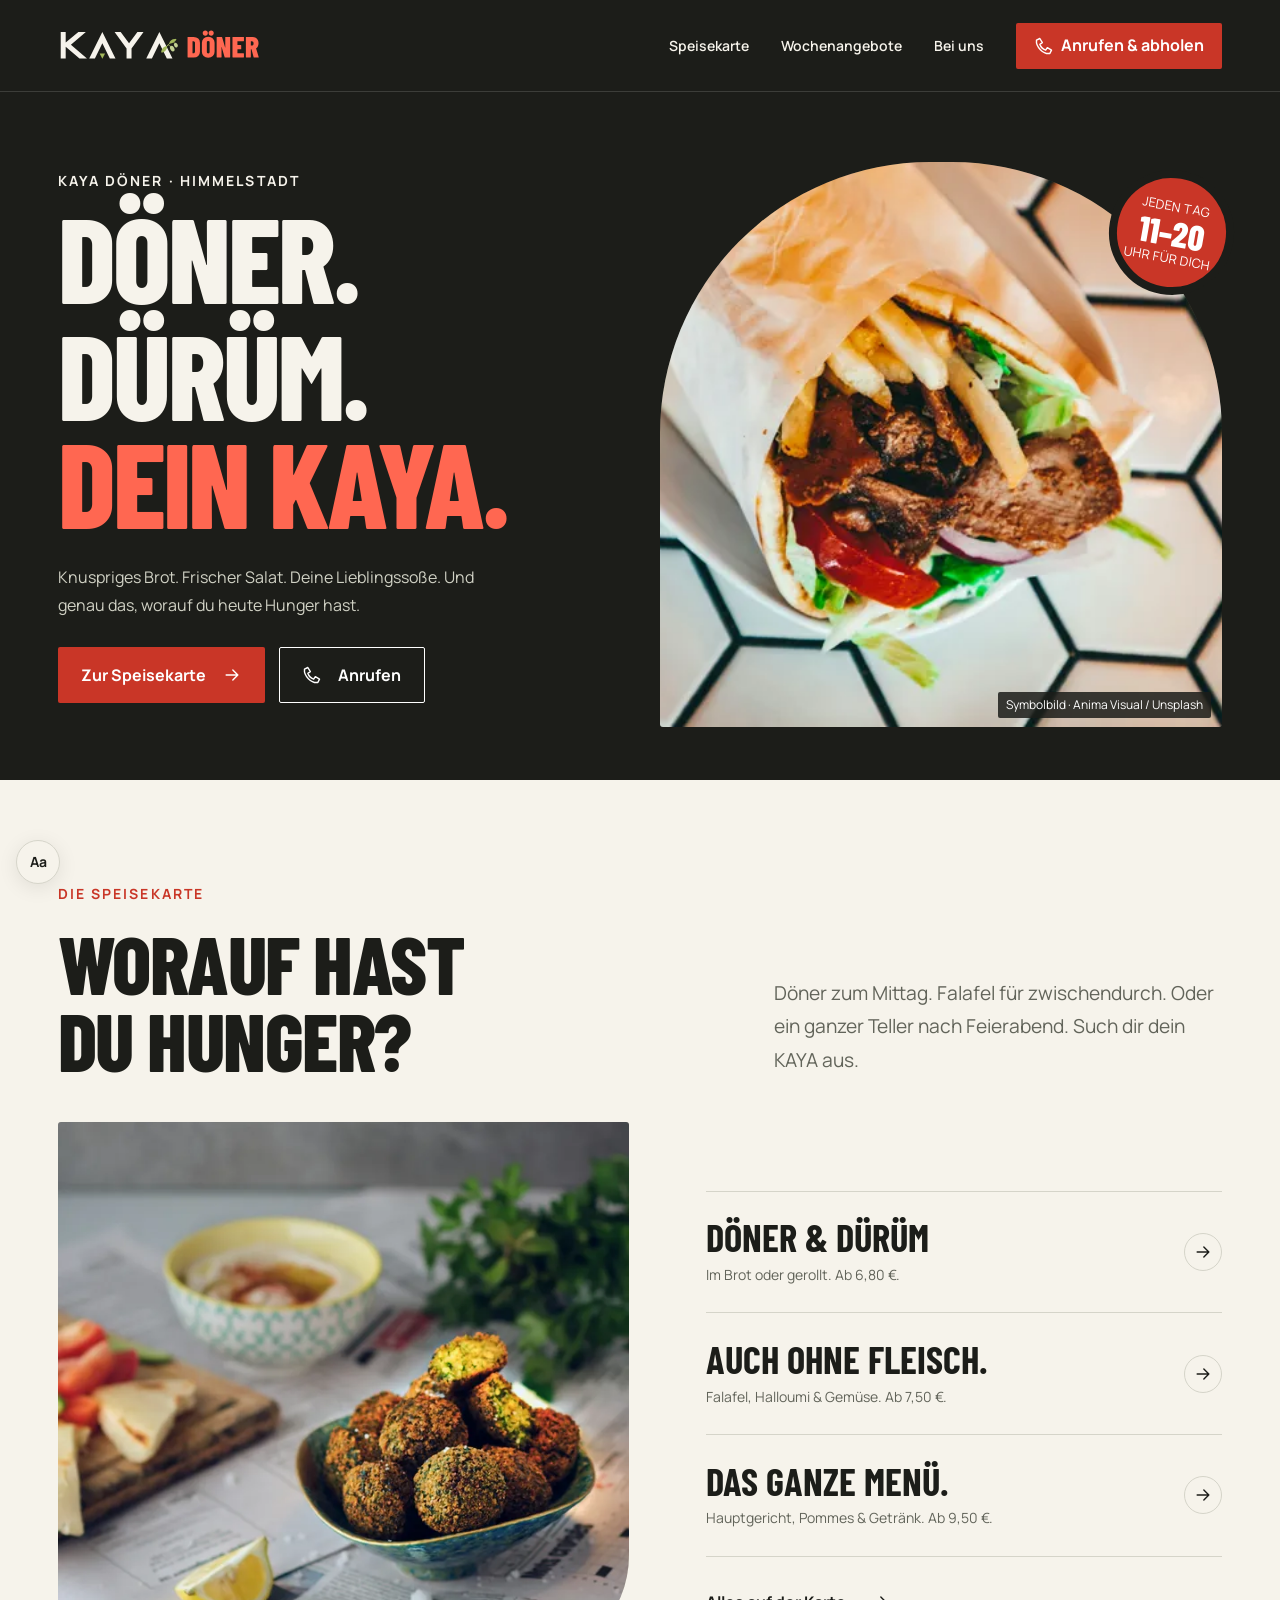
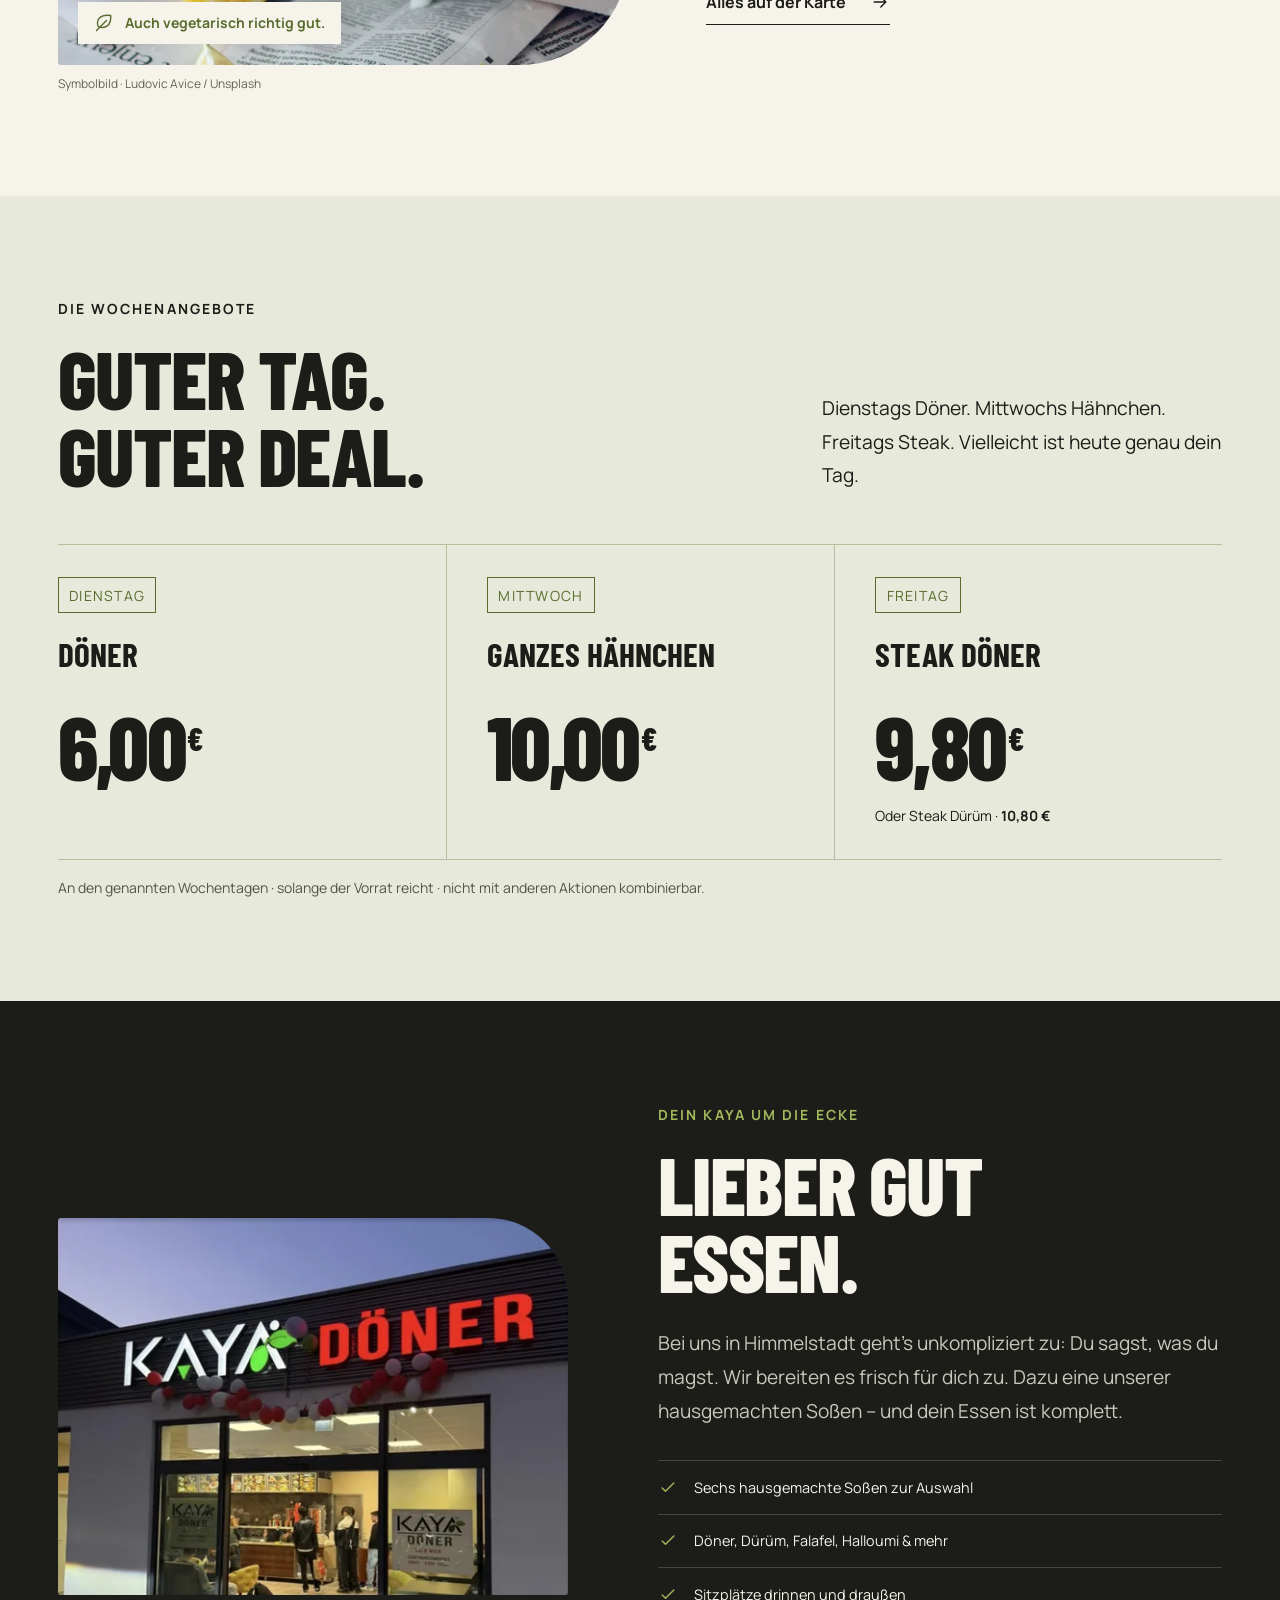
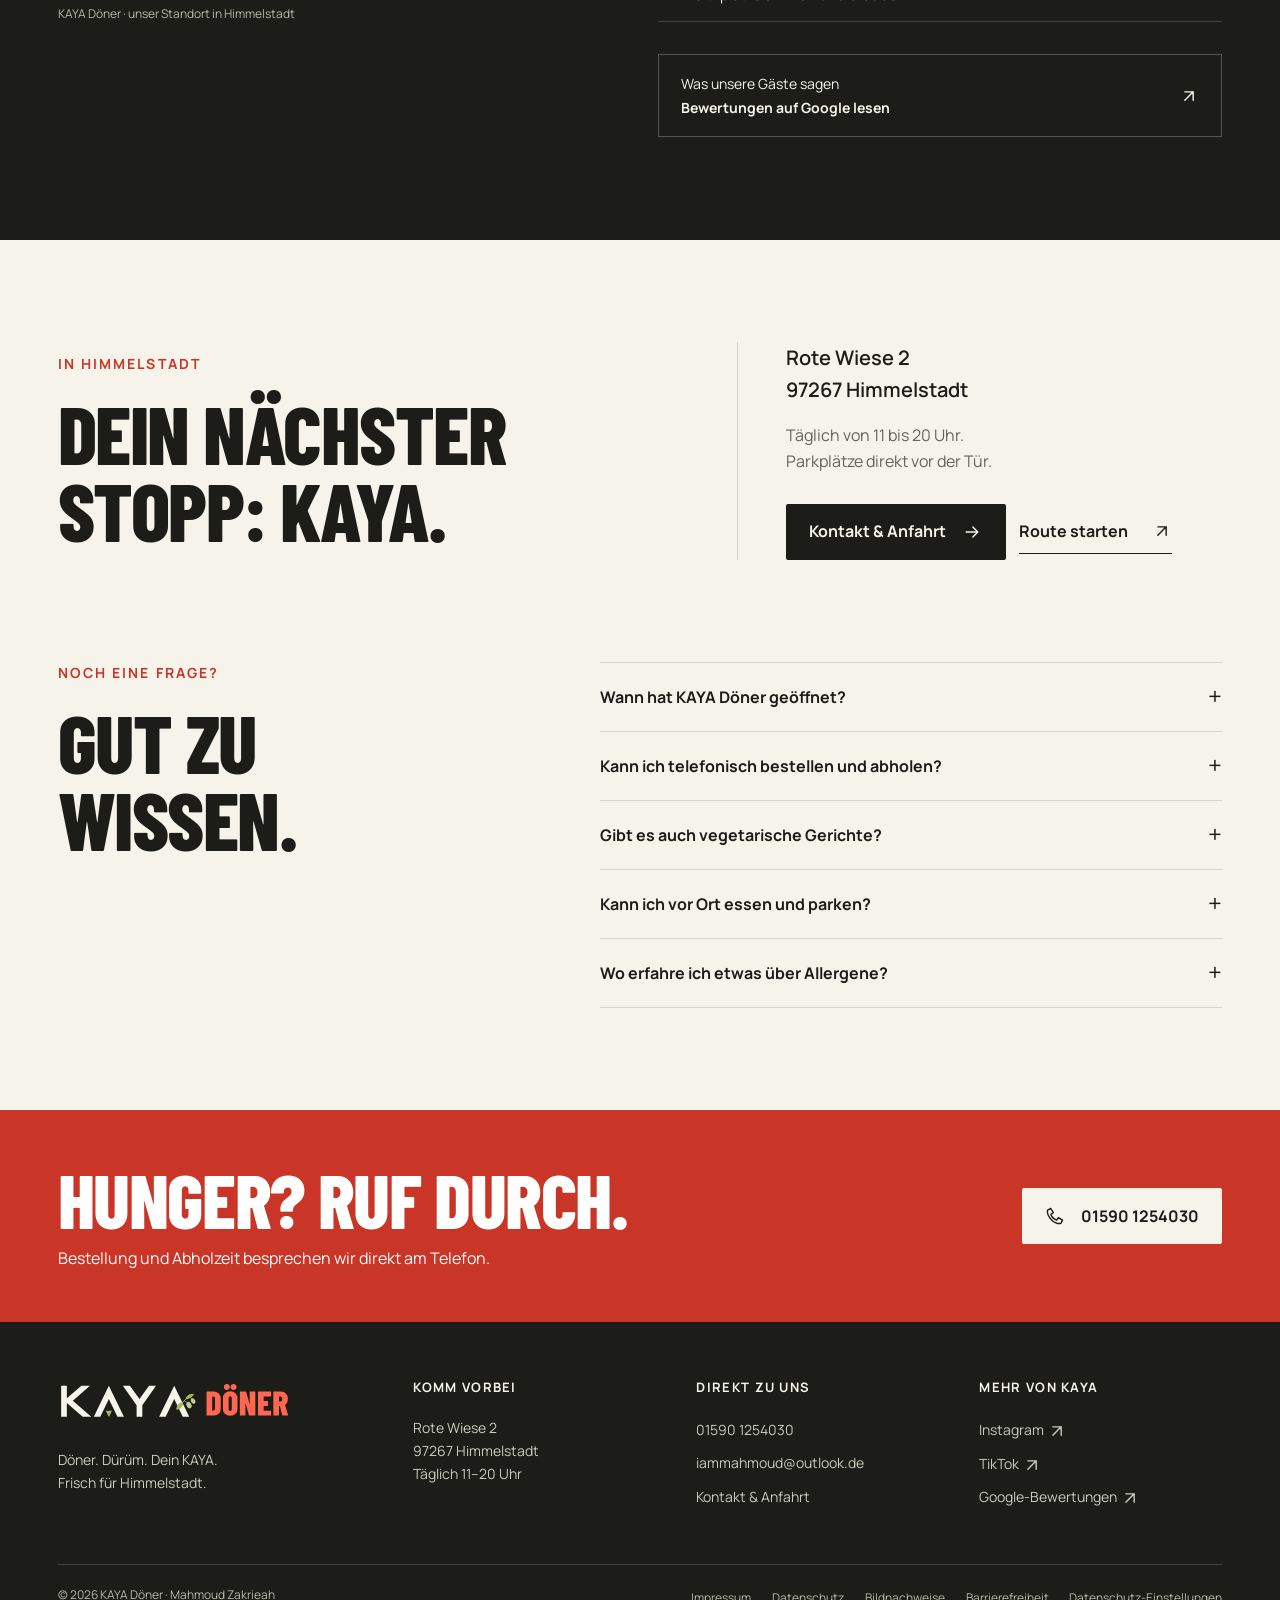
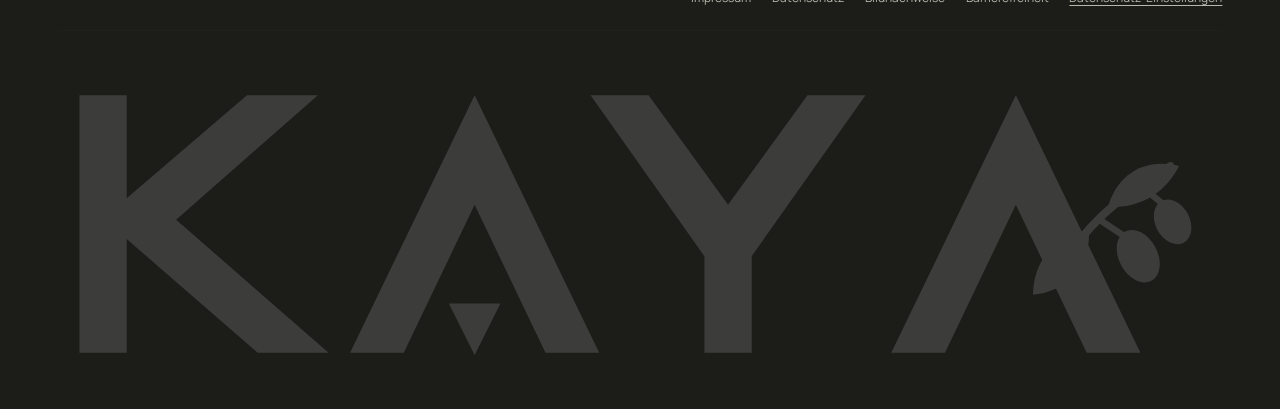
==== commit cde239ef: "Startseite vereinfachen und Hostinger-Hinweis korrigieren - Adress-/Öffnungszeitenleiste und rotes W" ====
--- a/index.html
+++ b/index.html
@@ -6,11 +6,10 @@
  </div></header>
  <nav class="mobile-nav" id="mobile-nav" aria-label="Mobile Navigation" hidden>
  <a href="index.html">Startseite</a><a href="speisekarte.html">Speisekarte</a><a href="index.html#angebote">Wochenangebote</a><a href="kontakt.html">Bei uns</a><a href="tel:+4915901254030" aria-label="Anrufen &amp; abholen · KAYA Döner · 01590 1254030" class="button"><svg class="icon" viewBox="0 0 24 24" aria-hidden="true" focusable="false"><path d="m7 3-4 2c-1 8 8 17 16 16l2-4-5-3-2 3c-3-1-6-4-7-7l3-2Z"/></svg>01590 1254030</a><p class="small">Rote Wiese 2 · 97267 Himmelstadt<br>Täglich 11–20 Uhr</p>
- </nav><main id="main" tabindex="-1"><section class="hero" id="start"><div class="wrap"><div class="hero-grid"><div class="hero-copy"><span class="eyebrow">KAYA Döner · Himmelstadt</span><h1>Döner.<br>Dürüm.<br><em>Dein KAYA.</em></h1><p class="lead">Knuspriges Brot. Frischer Salat. Deine Lieblingssoße. Und genau das, worauf du heute Hunger hast.</p><div class="actions"><a href="speisekarte.html" class="button">Zur Speisekarte <svg class="icon" viewBox="0 0 24 24" aria-hidden="true" focusable="false"><path d="M5 12h14M13 6l6 6-6 6"/></svg></a><a href="tel:+4915901254030" aria-label="Anrufen &amp; abholen · KAYA Döner · 01590 1254030" class="button outline"><svg class="icon" viewBox="0 0 24 24" aria-hidden="true" focusable="false"><path d="m7 3-4 2c-1 8 8 17 16 16l2-4-5-3-2 3c-3-1-6-4-7-7l3-2Z"/></svg>Anrufen</a></div></div>
+ </nav><main id="main" tabindex="-1"><section class="hero" id="start"><div class="wrap"><div class="hero-grid"><div class="hero-copy"><span class="eyebrow">KAYA Döner · Himmelstadt</span><h1><span class="hero-title-line hero-title-doener">Döner.</span><span class="hero-title-line">Dürüm.</span><em class="hero-title-line">Dein KAYA.</em></h1><p class="lead">Knuspriges Brot. Frischer Salat. Deine Lieblingssoße. Und genau das, worauf du heute Hunger hast.</p><div class="actions"><a href="speisekarte.html" class="button">Zur Speisekarte <svg class="icon" viewBox="0 0 24 24" aria-hidden="true" focusable="false"><path d="M5 12h14M13 6l6 6-6 6"/></svg></a><a href="tel:+4915901254030" aria-label="Anrufen &amp; abholen · KAYA Döner · 01590 1254030" class="button outline"><svg class="icon" viewBox="0 0 24 24" aria-hidden="true" focusable="false"><path d="m7 3-4 2c-1 8 8 17 16 16l2-4-5-3-2 3c-3-1-6-4-7-7l3-2Z"/></svg>Anrufen</a></div></div>
  <figure class="hero-photo"><div class="photo-mask"><img src="assets/images/food-hero-1200.webp" srcset="assets/images/food-hero-640.webp 640w, assets/images/food-hero-1200.webp 1200w" sizes="(max-width: 650px) 100vw, 50vw" alt="Kebab mit Fleisch, Salat und Pommes – Symbolbild" width="1200" height="800" decoding="async" fetchpriority="high"></div><div class="round-note" aria-hidden="true">JEDEN TAG<strong>11–20</strong>UHR FÜR DICH</div><figcaption class="image-caption">Symbolbild · Anima Visual / Unsplash</figcaption></figure></div>
- <div class="hero-facts"><div><svg class="icon" viewBox="0 0 24 24" aria-hidden="true" focusable="false"><circle cx="12" cy="12" r="9"/><path d="M12 6v6l4 2"/></svg><div><strong>Täglich 11–20 Uhr</strong><span>Feiertage können abweichen</span></div></div><div><svg class="icon" viewBox="0 0 24 24" aria-hidden="true" focusable="false"><path d="M20 10c0 6-8 12-8 12S4 16 4 10a8 8 0 1 1 16 0Z"/><circle cx="12" cy="10" r="2.5"/></svg><div><a href="kontakt.html"><strong>Rote Wiese 2</strong><span>97267 Himmelstadt</span></a></div></div><div><svg class="icon" viewBox="0 0 24 24" aria-hidden="true" focusable="false"><path d="M4 8h16l1 13H3L4 8Z"/><path d="M8 9V6a4 4 0 0 1 8 0v3"/></svg><div><strong>Hier essen. Oder mitnehmen.</strong><span>Telefonisch vorbestellen</span></div></div></div></div></section>
- <div class="ribbon" aria-hidden="true"><span>Frisch zubereitet</span><b>✳</b><span>Hausgemachte Soßen</span><b>✳</b><span>Mitten in deinem Tag</span></div>
- <section class="section" id="speisekarte"><div class="wrap"><div class="section-heading"><div><span class="eyebrow red">Die Speisekarte</span><h2>Worauf hast<br>du Hunger?</h2></div><p class="lead muted">Döner zum Mittag. Falafel für zwischendurch. Oder ein ganzer Teller nach Feierabend. Such dir dein KAYA aus.</p></div><div class="menu-preview"><figure><div class="food-frame"><img src="assets/images/food-falafel-1200.webp" srcset="assets/images/food-falafel-640.webp 640w, assets/images/food-falafel-1200.webp 1200w" sizes="(max-width: 650px) 100vw, 50vw" alt="Falafel mit Kräutern, Zitrone und Hummus – Symbolbild" width="1200" height="1839" decoding="async" loading="lazy"><span class="food-label"><svg class="icon" viewBox="0 0 24 24" aria-hidden="true" focusable="false"><path d="M20 3C8 1 2 8 5 16c8 4 16-1 15-13Z"/><path d="m3 21 12-12"/></svg>Auch vegetarisch richtig gut.</span></div><figcaption class="image-caption">Symbolbild · Ludovic Avice / Unsplash</figcaption></figure><div><div class="menu-links"><a href="speisekarte.html#doener" class="menu-link"><span class="number">01</span><div><h3>Döner & Dürüm</h3><p>Im Brot oder gerollt. Ab 6,80 €.</p></div><span><svg class="icon" viewBox="0 0 24 24" aria-hidden="true" focusable="false"><path d="M5 12h14M13 6l6 6-6 6"/></svg></span></a><a href="speisekarte.html#vegetarisch" class="menu-link"><span class="number">02</span><div><h3>Auch ohne Fleisch.</h3><p>Falafel, Halloumi & Gemüse. Ab 7,50 €.</p></div><span><svg class="icon" viewBox="0 0 24 24" aria-hidden="true" focusable="false"><path d="M5 12h14M13 6l6 6-6 6"/></svg></span></a><a href="speisekarte.html#menues" class="menu-link"><span class="number">03</span><div><h3>Das ganze Menü.</h3><p>Hauptgericht, Pommes & Getränk. Ab 9,50 €.</p></div><span><svg class="icon" viewBox="0 0 24 24" aria-hidden="true" focusable="false"><path d="M5 12h14M13 6l6 6-6 6"/></svg></span></a></div><div class="menu-bottom"><a href="speisekarte.html" class="text-link">Alles auf der Karte <svg class="icon" viewBox="0 0 24 24" aria-hidden="true" focusable="false"><path d="M5 12h14M13 6l6 6-6 6"/></svg></a></div></div></div></div></section>
+ </div></section>
+ <section class="section" id="speisekarte"><div class="wrap"><div class="section-heading"><div><span class="eyebrow red">Die Speisekarte</span><h2>Worauf hast<br>du Hunger?</h2></div><p class="lead muted">Döner zum Mittag. Falafel für zwischendurch. Oder ein ganzer Teller nach Feierabend. Such dir dein KAYA aus.</p></div><div class="menu-preview"><figure><div class="food-frame"><img src="assets/images/food-falafel-1200.webp" srcset="assets/images/food-falafel-640.webp 640w, assets/images/food-falafel-1200.webp 1200w" sizes="(max-width: 650px) 100vw, 50vw" alt="Falafel mit Kräutern, Zitrone und Hummus – Symbolbild" width="1200" height="1839" decoding="async" loading="lazy"><span class="food-label"><svg class="icon" viewBox="0 0 24 24" aria-hidden="true" focusable="false"><path d="M20 3C8 1 2 8 5 16c8 4 16-1 15-13Z"/><path d="m3 21 12-12"/></svg>Auch vegetarisch richtig gut.</span></div><figcaption class="image-caption">Symbolbild · Ludovic Avice / Unsplash</figcaption></figure><div><div class="menu-links"><a href="speisekarte.html#doener" class="menu-link"><div><h3>Döner & Dürüm</h3><p>Im Brot oder gerollt. Ab 6,80 €.</p></div><span><svg class="icon" viewBox="0 0 24 24" aria-hidden="true" focusable="false"><path d="M5 12h14M13 6l6 6-6 6"/></svg></span></a><a href="speisekarte.html#vegetarisch" class="menu-link"><div><h3>Auch ohne Fleisch.</h3><p>Falafel, Halloumi & Gemüse. Ab 7,50 €.</p></div><span><svg class="icon" viewBox="0 0 24 24" aria-hidden="true" focusable="false"><path d="M5 12h14M13 6l6 6-6 6"/></svg></span></a><a href="speisekarte.html#menues" class="menu-link"><div><h3>Das ganze Menü.</h3><p>Hauptgericht, Pommes & Getränk. Ab 9,50 €.</p></div><span><svg class="icon" viewBox="0 0 24 24" aria-hidden="true" focusable="false"><path d="M5 12h14M13 6l6 6-6 6"/></svg></span></a></div><div class="menu-bottom"><a href="speisekarte.html" class="text-link">Alles auf der Karte <svg class="icon" viewBox="0 0 24 24" aria-hidden="true" focusable="false"><path d="M5 12h14M13 6l6 6-6 6"/></svg></a></div></div></div></div></section>
  <section class="section offers" id="angebote"><div class="wrap"><div class="offers-head"><div><span class="eyebrow">Die Wochenangebote</span><h2>Guter Tag.<br>Guter Deal.</h2></div><p class="lead">Dienstags Döner. Mittwochs Hähnchen. Freitags Steak. Vielleicht ist heute genau dein Tag.</p></div><div class="offer-grid"><article class="offer" data-weekday="Tuesday"><span class="offer-day">Dienstag</span><h3>Döner</h3><p class="offer-price">6,00<small>€</small></p></article><article class="offer" data-weekday="Wednesday"><span class="offer-day">Mittwoch</span><h3>Ganzes Hähnchen</h3><p class="offer-price">10,00<small>€</small></p></article><article class="offer" data-weekday="Friday"><span class="offer-day">Freitag</span><h3>Steak Döner</h3><p class="offer-price">9,80<small>€</small></p><p class="offer-extra">Oder Steak Dürüm · <strong>10,80 €</strong></p></article></div><p class="fine">An den genannten Wochentagen · solange der Vorrat reicht · nicht mit anderen Aktionen kombinierbar.</p></div></section>
  <section class="section story" id="ueber-uns"><div class="wrap story-grid"><figure><div class="story-photo store-photo"><img src="assets/images/kaya-standort-1200.webp" srcset="assets/images/kaya-standort-640.webp 640w, assets/images/kaya-standort-1200.webp 1200w" sizes="(max-width: 650px) 100vw, 50vw" width="1200" height="900" alt="Eingang von KAYA Döner in Himmelstadt mit beleuchtetem KAYA-Schriftzug" loading="lazy" decoding="async"></div><figcaption class="image-caption">KAYA Döner · unser Standort in Himmelstadt</figcaption></figure><div><span class="eyebrow">Dein KAYA um die Ecke</span><h2>Lieber gut<br>essen.</h2><p class="lead">Bei uns in Himmelstadt geht’s unkompliziert zu: Du sagst, was du magst. Wir bereiten es frisch für dich zu. Dazu eine unserer hausgemachten Soßen – und dein Essen ist komplett.</p><ul class="feature-lines"><li><svg class="icon" viewBox="0 0 24 24" aria-hidden="true" focusable="false"><path d="m5 12 4 4L19 6"/></svg>Sechs hausgemachte Soßen zur Auswahl</li><li><svg class="icon" viewBox="0 0 24 24" aria-hidden="true" focusable="false"><path d="m5 12 4 4L19 6"/></svg>Döner, Dürüm, Falafel, Halloumi & mehr</li><li><svg class="icon" viewBox="0 0 24 24" aria-hidden="true" focusable="false"><path d="m5 12 4 4L19 6"/></svg>Sitzplätze drinnen und draußen</li></ul><a href="https://www.google.com/maps/search/?api=1&amp;query=KAYA+D%C3%B6ner+Himmelstadt" class="review-link" target="_blank" rel="noopener noreferrer"><span id="bewertungen">Was unsere Gäste sagen<br><strong>Bewertungen auf Google lesen</strong></span><svg class="icon" viewBox="0 0 24 24" aria-hidden="true" focusable="false"><path d="M7 17 17 7M7 7h10v10"/></svg></a></div></div></section>
  <section class="section" id="standort"><div class="wrap visit-teaser"><div><span class="eyebrow red">In Himmelstadt</span><h2>Dein nächster<br>Stopp: KAYA.</h2></div><div class="visit-card" id="kontakt"><p class="address">Rote Wiese 2<br>97267 Himmelstadt</p><p class="muted">Täglich von 11 bis 20 Uhr.<br>Parkplätze direkt vor der Tür.</p><div class="actions"><a href="kontakt.html" class="button ink">Kontakt & Anfahrt <svg class="icon" viewBox="0 0 24 24" aria-hidden="true" focusable="false"><path d="M5 12h14M13 6l6 6-6 6"/></svg></a><a href="https://www.google.com/maps/search/?api=1&amp;query=Rote+Wiese+2%2C+97267+Himmelstadt" class="text-link" target="_blank" rel="noopener noreferrer">Route starten <svg class="icon" viewBox="0 0 24 24" aria-hidden="true" focusable="false"><path d="M7 17 17 7M7 7h10v10"/></svg></a></div></div></div></section>
--- a/assets/site.css
+++ b/assets/site.css
@@ -32,3 +32,6 @@
    Schrift aendert sich nichts. Browser-Zoom bis 400 % benoetigt diese Regeln nicht,
    weil dabei rem nicht waechst. WCAG 1.4.10 Reflow. */
 @media(max-width:650px){.text-scaled .ribbon{flex-wrap:wrap;justify-content:center}.text-scaled .footer-top>div:last-child ul,.text-scaled .footer-top,.text-scaled .hero-facts,.text-scaled .contact-features,.text-scaled .sauce-list,.text-scaled .actions,.text-scaled .footer-bottom div{flex-wrap:wrap}.text-scaled .footer-top{grid-template-columns:minmax(0,1fr) minmax(0,1fr)}.text-scaled .hero-facts,.text-scaled .contact-features{grid-template-columns:minmax(0,1fr) minmax(0,1fr)}.text-scaled .offer{grid-template-columns:minmax(0,1fr) auto}.text-scaled .offer-price{font-size:min(4.5rem,22vw)}.text-scaled .menu-link{grid-template-columns:minmax(1.6rem,2rem) minmax(0,1fr) auto}.text-scaled .menu-link h3{font-size:min(2.25rem,11vw)}.text-scaled .menu-item{grid-template-columns:minmax(0,1fr) auto}.text-scaled h1,.text-scaled h2,.text-scaled h3,.text-scaled .contact-phone{overflow-wrap:anywhere}.text-scaled .page-intro h1{font-size:min(clamp(4.1rem,17vw,6.5rem),19vw)}.text-scaled .hero h1{font-size:min(clamp(4.2rem,20.5vw,8rem),22vw)}.text-scaled h2{font-size:min(clamp(3.1rem,12.5vw,4.7rem),14vw)}.text-scaled .contact-phone{font-size:min(3rem,13vw)}.text-scaled .legal-content,.text-scaled .legal-aside,.text-scaled .source-table{min-width:0}.text-scaled .footer-top a,.text-scaled .footer-top p,.text-scaled .footer-bottom a,.text-scaled .legal-content a{overflow-wrap:anywhere}.text-scaled .mobile-bar{grid-template-columns:minmax(0,1fr) minmax(0,1fr)}.text-scaled .mobile-bar .button{min-width:0;overflow-wrap:anywhere;font-size:min(.875rem,4vw)}}
+
+/* Vereinfachter Einstieg: klare Titelzeilen und Menükarten ohne Ziffernspalte. */
+.hero-title-line{display:block}.hero-title-doener{position:relative;top:-.07em}.menu-link{grid-template-columns:minmax(0,1fr) auto;gap:1rem}.text-scaled .menu-link{grid-template-columns:minmax(0,1fr) auto}
